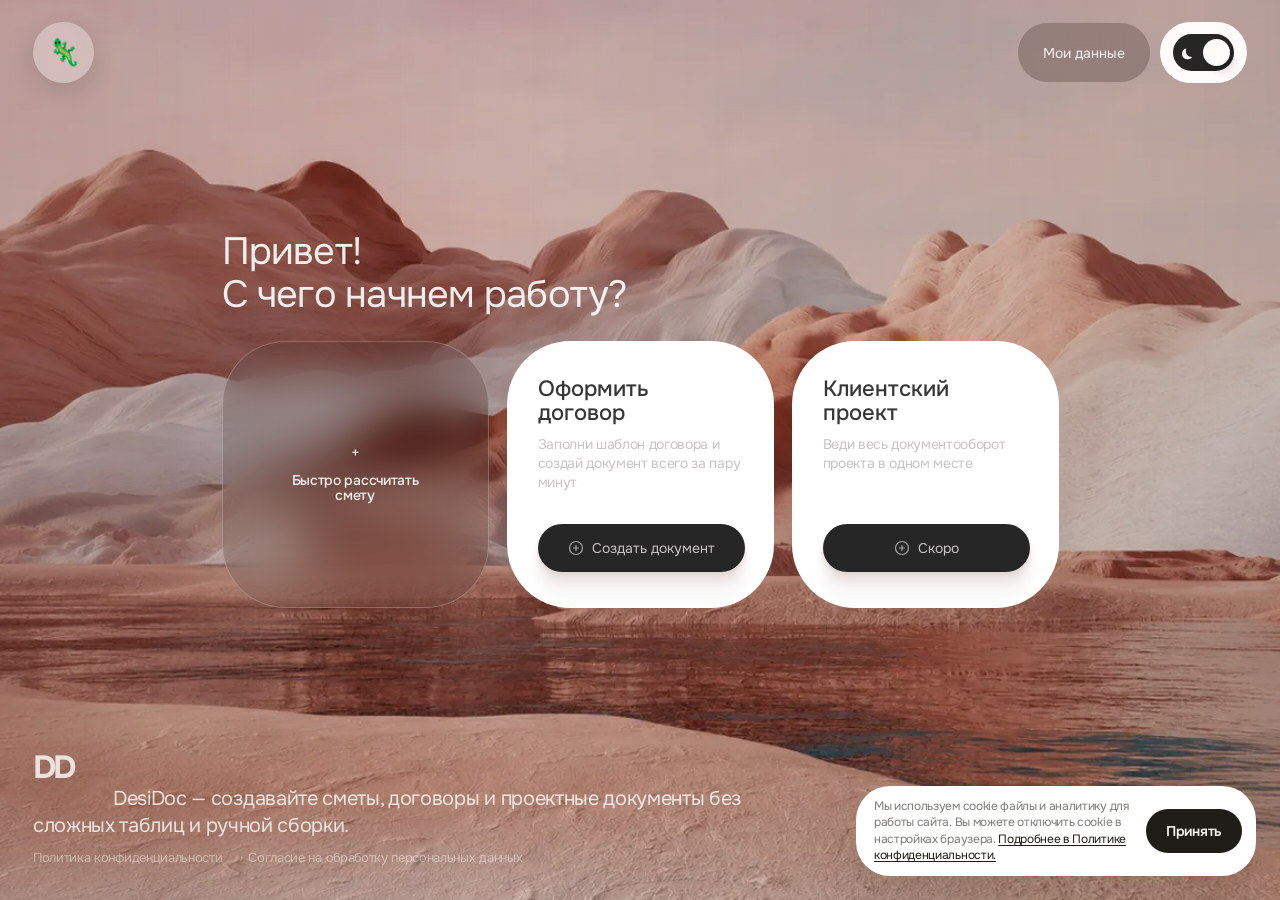
==== experiments/design-refresh/index.html @ ab75803c "Add design-refresh experiment Copy of the site with design consistency fixes to compare against prod" ====
<!doctype html>
<html lang="ru">
<head>
  <meta charset="utf-8">
  <meta name="viewport" content="width=device-width, initial-scale=1, viewport-fit=cover">
  <title>DesiDoc — сервис для подготовки проектных документов</title>
  <meta name="description" content="Создавайте сметы, договоры и проектные документы без лишней рутины.">
  <link rel="icon" href="/favicon.ico" sizes="48x48">
  <link rel="icon" href="../../assets/favicon-32.png" type="image/png" sizes="32x32">
  <link rel="icon" href="../../assets/favicon-192.png" type="image/png" sizes="192x192">
  <link rel="apple-touch-icon" href="../../assets/apple-touch-icon.png">
  <link rel="preload" href="../../assets/deedoc-landscape.webp" as="image" type="image/webp" fetchpriority="high">
  <meta property="og:type" content="website">
  <meta property="og:url" content="https://desidoc.ru/">
  <meta property="og:site_name" content="DesiDoc">
  <meta property="og:title" content="DesiDoc — сервис для подготовки проектных документов">
  <meta property="og:description" content="Создавайте сметы, договоры и проектные документы без лишней рутины.">
  <meta property="og:locale" content="ru_RU">
  <meta name="twitter:card" content="summary">
  <meta name="twitter:title" content="DesiDoc — сервис для подготовки проектных документов">
  <meta name="twitter:description" content="Создавайте сметы, договоры и проектные документы без лишней рутины.">
  <link rel="stylesheet" href="css/designkit.css?v=design-1">
</head>
<body data-view="home">
  <div class="app" data-view="home">
    <aside class="rail" aria-label="Основная навигация">
      <a class="brand" href="#home" data-route="home" aria-label="DesiDoc home">DD</a>
      <nav class="rail__nav">
        <a href="#home" data-route="home" class="rail__link is-active">Главная</a>
        <a href="#calculator" data-route="calculator" class="rail__link">Смета</a>
        <a href="#contract" data-route="contract" class="rail__link is-muted">Документы</a>
      </nav>
      <button class="theme-toggle" type="button" data-action="toggle-theme" aria-label="Переключить тему">
        <span class="theme-toggle__dot"></span>
      </button>
    </aside>

    <main class="workspace">
      <header class="topbar">
        <a class="mobile-brand" href="#home" data-route="home">DesiDoc</a>
        <nav class="topbar__nav" aria-label="Навигация">
          <a href="#home" data-route="home" class="topbar__link is-active">Главная</a>
          <a href="#calculator" data-route="calculator" class="topbar__link">Смета</a>
          <a href="#contract" data-route="contract" class="topbar__link">Документы</a>
        </nav>
        <button class="topbar__theme" type="button" data-action="toggle-theme">Тема</button>
      </header>

      <!-- Global nav header — visible on all screens -->
      <header class="deedoc-home__top deedoc-home__top--global">
        <div class="deedoc-user">
          <button class="deedoc-user__avatar" type="button" data-route="home" aria-label="На главную" title="На главную">🐱</button>
          <nav class="deedoc-section-nav" aria-label="Разделы" hidden>
            <button class="deedoc-section-tab" type="button" data-route="calculator" aria-label="Смета">
              <svg class="tab-icon" width="16" height="16" viewBox="0 0 16 16" fill="none" aria-hidden="true">
                <rect x="2" y="2" width="5" height="4" rx="1" stroke="currentColor" stroke-width="1.3"/>
                <rect x="9" y="2" width="5" height="4" rx="1" stroke="currentColor" stroke-width="1.3"/>
                <rect x="2" y="10" width="5" height="4" rx="1" stroke="currentColor" stroke-width="1.3"/>
                <path d="M9 12h6M12 9v6" stroke="currentColor" stroke-width="1.3" stroke-linecap="round"/>
              </svg>
              <span class="tab-label">Смета</span>
            </button>
            <button class="deedoc-section-tab" type="button" data-route="contract" aria-label="Документы">
              <svg class="tab-icon" width="16" height="16" viewBox="0 0 16 16" fill="none" aria-hidden="true">
                <path d="M3 2.5A1.5 1.5 0 014.5 1h5L13 4.5V13a1.5 1.5 0 01-1.5 1.5h-7A1.5 1.5 0 013 13V2.5z" stroke="currentColor" stroke-width="1.3"/>
                <path d="M9 1v3.5H13" stroke="currentColor" stroke-width="1.3" stroke-linecap="round" stroke-linejoin="round"/>
                <path d="M5.5 8h5M5.5 10.5h3" stroke="currentColor" stroke-width="1.3" stroke-linecap="round"/>
              </svg>
              <span class="tab-label">Документы</span>
            </button>
          </nav>
        </div>
        <div class="deedoc-home__tools">
          <button class="deedoc-pill" type="button" data-action="open-profile"><span class="pill-clip"><span class="pill-reel" data-text="Мои данные">Мои данные</span></span></button>
          <button class="deedoc-toggle" type="button" data-action="toggle-theme" aria-label="Переключить тему">
            <svg class="deedoc-toggle__moon" aria-hidden="true" xmlns="http://www.w3.org/2000/svg" width="12" height="13" viewBox="44 44 12 13" fill="none">
              <path d="M47.6269 46.0322C48.0415 45.8719 48.379 46.3405 48.2231 46.7572C47.9912 47.3765 47.8644 48.0472 47.8644 48.7476C47.8644 51.881 50.4019 54.4211 53.5321 54.4211C53.8965 54.4211 54.1461 54.8226 53.9039 55.0952C52.8659 56.2637 51.3528 57 49.6678 57C46.5375 57 44 54.4599 44 51.3265C44 48.9133 45.5051 46.8523 47.6269 46.0322Z" fill="#F8F4F3"/>
            </svg>
            <span class="deedoc-toggle__knob"></span>
            <svg class="deedoc-toggle__sun" aria-hidden="true" xmlns="http://www.w3.org/2000/svg" width="17" height="17" viewBox="70.5 123 17 17" fill="none">
              <path d="M86.9963 130.681V130.678C86.9775 130.539 86.8853 130.423 86.7572 130.372C85.1307 129.716 84.6054 128.555 85.1777 126.884C85.2229 126.753 85.1947 126.607 85.1043 126.5L85.1024 126.496C85.0121 126.392 84.8728 126.342 84.7372 126.369C83.0184 126.705 81.9529 126.015 81.5406 124.297C81.5236 124.229 81.4916 124.168 81.4445 124.121C81.3994 124.071 81.341 124.035 81.2732 124.016C81.1415 123.976 80.9984 124.012 80.8986 124.109C79.6316 125.329 78.3665 125.329 77.1014 124.109C77.0016 124.012 76.8585 123.978 76.7268 124.016L76.7211 124.018C76.5893 124.058 76.4877 124.164 76.4557 124.301C76.0453 126.019 74.9797 126.711 73.2609 126.375C73.1253 126.348 72.986 126.396 72.8957 126.502L72.8938 126.506C72.8034 126.61 72.7752 126.757 72.8204 126.89C73.3946 128.558 72.8693 129.722 71.2428 130.377C71.1147 130.429 71.0225 130.546 71.0037 130.683V130.687C70.9848 130.826 71.0394 130.963 71.1486 131.048C72.5267 132.139 72.7055 133.405 71.6889 134.844C71.608 134.958 71.5948 135.106 71.6513 135.231L71.6532 135.235C71.7096 135.363 71.8301 135.448 71.9676 135.461C73.7108 135.627 74.5392 136.594 74.4545 138.358C74.4469 138.497 74.5147 138.63 74.6314 138.706L74.6352 138.708C74.7519 138.784 74.8988 138.789 75.0211 138.725C76.5762 137.913 77.7904 138.272 78.6658 139.804C78.7355 139.926 78.8616 140 79.0009 140H79.0047C79.1421 140 79.2701 139.926 79.3398 139.804C80.2133 138.272 81.4276 137.913 82.9845 138.723C83.1069 138.787 83.2537 138.78 83.3704 138.704L83.3742 138.702C83.4909 138.626 83.5568 138.495 83.5512 138.354C83.4665 136.588 84.2948 135.623 86.0381 135.456C86.1755 135.442 86.296 135.357 86.3525 135.23L86.3544 135.226C86.4108 135.098 86.3977 134.95 86.3167 134.838C85.3001 133.399 85.479 132.135 86.8551 131.042C86.9606 130.957 87.0152 130.82 86.9963 130.681ZM78.9991 136.839C76.2655 136.839 74.0516 134.602 74.0516 131.845C74.0516 129.085 76.2674 126.85 78.9991 126.85C81.7307 126.85 83.9465 129.087 83.9465 131.845C83.9484 134.602 81.7326 136.839 78.9991 136.839Z" fill="#FFFBFA"/>
            </svg>
          </button>
        </div>
      </header>

      <section class="view view--home" data-screen="home" aria-labelledby="home-title">
        <div class="deedoc-home">
          <div class="deedoc-home__bg" aria-hidden="true">
            <div class="deedoc-home__bg-layer" data-layer="sky"></div>
            <div class="deedoc-home__bg-layer" data-layer="mountains"></div>
            <div class="deedoc-home__bg-layer" data-layer="water"></div>
          </div>
          <!-- Spacer keeps grid-template-rows: auto 1fr auto intact after header moved globally -->
          <div class="deedoc-home__nav-spacer" aria-hidden="true"></div>
          <section class="deedoc-hero" aria-labelledby="home-title">
            <div class="deedoc-hero__inner">
            <h1 id="home-title" data-home-greeting>Привет!<br>С чего начнем работу?</h1>
            <div class="deedoc-actions" aria-label="Рабочие сценарии">
              <article class="deedoc-card deedoc-card--quick" data-route="calculator" tabindex="0" role="button" aria-label="Быстро рассчитать смету">
                <div class="deedoc-card__plus">+</div>
                <p>Быстро рассчитать<br>смету</p>
              </article>

              <article class="deedoc-card deedoc-card--paper" data-route="contract" tabindex="0" role="button" aria-label="Оформить договор">
                <div>
                  <h2>Оформить<br>договор</h2>
                  <p>Заполни шаблон договора и создай документ всего за пару минут</p>
                </div>
                <button class="deedoc-card__button" type="button" data-route="contract" data-icon="document">Создать документ</button>
              </article>

              <article class="deedoc-card deedoc-card--paper" data-action="show-soon" data-label="Клиентский проект" tabindex="0" role="button" aria-label="Добавить клиентский проект">
                <div>
                  <h2>Клиентский<br>проект</h2>
                  <p>Веди весь документооборот проекта в одном месте</p>
                </div>
                <button class="deedoc-card__button" type="button" data-action="show-soon" data-label="Клиентский проект" data-icon="project">Скоро</button>
              </article>
            </div>
            </div>
          </section>

          <footer class="deedoc-home__footer">
            <strong>DD</strong>
            <p>DesiDoc — создавайте сметы, договоры и проектные документы без сложных таблиц и ручной сборки.</p>
            <p class="deedoc-home__footer-legal">
              <a class="link-btn" href="policy.html">Политика конфиденциальности</a>
              <span>·</span>
              <a class="link-btn" href="personal-data-consent.html">Согласие на обработку персональных данных</a>
            </p>
          </footer>
        </div>
      </section>

      <section class="view view--calculator" data-screen="calculator" aria-labelledby="calculator-title">
        <div class="calculator-shell">
          <h1 class="visually-hidden" id="calculator-title">Смета</h1>
          <section class="mobile-calc-controls" aria-label="Параметры сметы">
            <div class="mobile-calc-controls__rail">
              <button class="mobile-calc-chip" type="button" data-action="open-mobile-calc-sheet" data-mobile-sheet="project">
                <div class="mobile-calc-chip__text">
                  <span>Проект</span>
                  <strong data-mobile-chip-value="project">Дизайн сайта</strong>
                </div>
                <svg class="mobile-calc-chip__chevron" width="10" height="6" viewBox="0 0 10 6" fill="none" aria-hidden="true"><path d="M1 1l4 4 4-4" stroke="currentColor" stroke-width="1.5" stroke-linecap="round" stroke-linejoin="round"/></svg>
              </button>
              <button class="mobile-calc-chip" type="button" data-action="open-mobile-calc-sheet" data-mobile-sheet="rate">
                <div class="mobile-calc-chip__text">
                  <span>Ставка</span>
                  <strong data-mobile-chip-value="rate">1 500 ₽/ч</strong>
                </div>
                <svg class="mobile-calc-chip__chevron" width="10" height="6" viewBox="0 0 10 6" fill="none" aria-hidden="true"><path d="M1 1l4 4 4-4" stroke="currentColor" stroke-width="1.5" stroke-linecap="round" stroke-linejoin="round"/></svg>
              </button>
              <button class="mobile-calc-chip" type="button" data-action="open-mobile-calc-sheet" data-mobile-sheet="tax">
                <div class="mobile-calc-chip__text">
                  <span>Налог</span>
                  <strong data-mobile-chip-value="tax">СЗ · 4%</strong>
                </div>
                <svg class="mobile-calc-chip__chevron" width="10" height="6" viewBox="0 0 10 6" fill="none" aria-hidden="true"><path d="M1 1l4 4 4-4" stroke="currentColor" stroke-width="1.5" stroke-linecap="round" stroke-linejoin="round"/></svg>
              </button>
            </div>
            <button class="mobile-calc-controls__cta" type="button" data-action="generate-estimate">Рассчитать стоимость</button>
          </section>

          <section class="mobile-calc-sheet" data-mobile-calc-sheet hidden aria-hidden="true">
            <button class="mobile-calc-sheet__backdrop" type="button" data-action="close-mobile-calc-sheet" aria-label="Закрыть"></button>
            <div class="mobile-calc-sheet__panel" role="dialog" aria-modal="true" aria-labelledby="mobile-calc-sheet-title">
              <button class="mobile-calc-sheet__handle" type="button" data-action="toggle-mobile-calc-sheet" data-mobile-sheet="project" aria-label="Свернуть панель параметров"></button>
              <div class="mobile-calc-sheet__header">
                <div>
                  <p class="mobile-calc-sheet__eyebrow">Параметр сметы</p>
                  <h2 class="mobile-calc-sheet__title" id="mobile-calc-sheet-title" data-mobile-sheet-title>Тип проекта</h2>
                </div>
                <button class="mobile-calc-sheet__close" type="button" data-action="close-mobile-calc-sheet" aria-label="Закрыть">×</button>
              </div>

              <div class="mobile-calc-sheet__body">
	                <section class="mobile-calc-sheet__section" data-mobile-sheet-panel="project">
	                  <div class="project-options mobile-calc-sheet__project-grid" role="radiogroup" aria-label="Тип проекта" data-project-options></div>
	                  <div class="brief-ai-card brief-ai-card--mobile" data-brief-ai-entry hidden>
	                    <button class="brief-ai-button" type="button" data-action="open-brief-ai">
	                      <span aria-hidden="true">✨</span>
	                      Собрать из брифа
	                    </button>
	                    <p>AI соберёт черновик сметы по брифу. Проверьте часы, стоимость и допрасходы перед отправкой клиенту!</p>
	                  </div>
	                </section>

                <section class="mobile-calc-sheet__section" data-mobile-sheet-panel="rate" hidden>
                  <div class="segmented" role="tablist" aria-label="Режим ставки">
                    <button class="segmented__item is-active" type="button" data-rate-mode="custom">Моя ставка</button>
                    <button class="segmented__item" type="button" data-rate-mode="income">От дохода</button>
                    <button class="segmented__item" type="button" data-rate-mode="market">По рынку</button>
                  </div>

                  <div class="rate-panel rate-panel--market is-hidden" data-rate-panel="market">
                    <div class="market-grade-grid" aria-label="Рыночная ставка">
	                      <button class="market-grade is-active" type="button" data-market-grade="junior">
	                        <span>Джун</span>
	                        <strong data-market-rate-label="junior">600 ₽</strong>
	                      </button>
	                      <button class="market-grade" type="button" data-market-grade="middle">
	                        <span>Мидл</span>
	                        <strong data-market-rate-label="middle">1 800 ₽</strong>
	                      </button>
	                      <button class="market-grade" type="button" data-market-grade="senior">
	                        <span>Синьор</span>
	                        <strong data-market-rate-label="senior">3 000 ₽</strong>
	                      </button>
                    </div>
                    <p class="market-rate-note">Ориентир по опросу <a href="https://t.me/creative_bones" target="_blank" rel="noopener noreferrer">@creative_bones</a> и открытым данным рынка. Это примерная ставка, а не официальный тариф: считайте с учётом опыта, проекта, клиента и финансовых целей.</p>
                  </div>

	                  <div class="rate-panel rate-panel--custom" data-rate-panel="custom">
	                    <div class="rate-control-row">
	                      <div class="rate-summary">
	                        <input class="rate-input" type="number" min="0" step="100" data-input="designerRate" value="1500" aria-label="Ставка дизайнера">
	                        <span data-currency-rate-label>₽/час</span>
	                      </div>
	                      <div class="currency-picker" data-currency-picker aria-label="Валюта сметы">
	                        <div class="currency-picker__chips">
	                          <button class="currency-chip is-active" type="button" data-currency="RUB" aria-pressed="true" aria-label="Рубли">₽</button>
	                          <button class="currency-chip" type="button" data-currency="USD" aria-pressed="false" aria-label="Доллары">$</button>
	                          <button class="currency-chip" type="button" data-currency="EUR" aria-pressed="false" aria-label="Евро">€</button>
	                          <button class="currency-chip" type="button" data-currency="KZT" aria-pressed="false" aria-label="Тенге">₸</button>
	                        </div>
	                      </div>
	                    </div>
	                  </div>

                  <div class="rate-panel rate-panel--income is-hidden" data-rate-panel="income" hidden>
                    <label class="field">
                      <span>Желаемый доход в месяц</span>
                      <input type="number" min="0" step="1000" data-input="monthlyIncome" value="240000">
                    </label>
                    <div class="field-row">
                      <label class="field">
                        <span>Рабочих дней в неделю</span>
                        <input type="number" min="1" max="7" data-input="workDays" value="5">
                      </label>
                      <label class="field">
                        <span>Часов в день</span>
                        <input type="number" min="1" max="12" data-input="billableHours" value="6">
                      </label>
                    </div>
	                    <div class="rate-control-row">
	                      <div class="rate-summary">
	                        <strong data-income-rate>0 ₽/час</strong>
	                      </div>
	                      <div class="currency-picker" data-currency-picker aria-label="Валюта сметы">
	                        <div class="currency-picker__chips">
	                          <button class="currency-chip is-active" type="button" data-currency="RUB" aria-pressed="true" aria-label="Рубли">₽</button>
	                          <button class="currency-chip" type="button" data-currency="USD" aria-pressed="false" aria-label="Доллары">$</button>
	                          <button class="currency-chip" type="button" data-currency="EUR" aria-pressed="false" aria-label="Евро">€</button>
	                          <button class="currency-chip" type="button" data-currency="KZT" aria-pressed="false" aria-label="Тенге">₸</button>
	                        </div>
	                      </div>
	                    </div>
	                  </div>
	                </section>

                <section class="mobile-calc-sheet__section" data-mobile-sheet-panel="tax" hidden>
                  <div class="tax-settings">
                    <div class="segmented segmented--tax" role="tablist" aria-label="Налоговый режим">
                      <button class="segmented__item is-active" type="button" data-tax-mode="selfEmployed">Самозанятый</button>
                      <button class="segmented__item" type="button" data-tax-mode="ipUsn">ИП 6%</button>
                      <button class="segmented__item" type="button" data-tax-mode="custom">Свой %</button>
                    </div>

                    <div class="segmented segmented--client" role="tablist" aria-label="Тип клиента">
                      <button class="segmented__item is-active" type="button" data-client-type="individual">Физлицо</button>
                      <button class="segmented__item" type="button" data-client-type="business">Юрлицо / ИП</button>
                    </div>

                    <div class="rate-summary tax-custom is-hidden" data-tax-custom>
                      <input class="rate-input" type="number" min="0" max="100" step="0.5" data-input="customTaxRate" value="6" aria-label="Свой процент налога">
                      <span>%</span>
                    </div>

                    <div class="tax-rate-line">Налог: <strong data-tax-rate-label>4%</strong></div>
                  </div>
                </section>
              </div>

              <button class="mobile-calc-sheet__apply" type="button" data-action="apply-mobile-calc-sheet">Применить</button>
            </div>
          </section>

          <!-- Hero -->


          <!-- Two-column builder -->
          <div class="builder-grid">

            <!-- LEFT: Setup card with CTA pinned to its bottom -->
            <section class="setup-card" aria-labelledby="setup-title">

              <!-- Step 01 -->
              <div class="cv-step-block">
                <div class="cv-step-label">
                  <span class="cv-step-num">1</span>
                  <span class="cv-step-title">Тип проекта</span>
	                </div>
	                <div class="project-options" role="radiogroup" aria-label="Тип проекта" data-project-options></div>
	                <div class="brief-ai-card" data-brief-ai-entry hidden>
	                  <button class="brief-ai-button" type="button" data-action="open-brief-ai">
	                    <span aria-hidden="true">✨</span>
	                    Собрать из брифа
	                  </button>
	                  <p>AI соберёт черновик сметы по брифу. Проверьте часы, стоимость и допрасходы перед отправкой клиенту!</p>
	                </div>
	              </div>

              <div class="cv-divider" aria-hidden="true"></div>

              <!-- Step 02 -->
              <div class="cv-step-block cv-step-block--rate">
                <div class="cv-step-label">
                  <span class="cv-step-num">2</span>
                  <span class="cv-step-title">Ставка</span>
                </div>

                <div class="segmented" role="tablist" aria-label="Режим ставки">
                  <button class="segmented__item is-active" type="button" data-rate-mode="custom">Моя ставка</button>
                  <button class="segmented__item" type="button" data-rate-mode="income">От дохода</button>
                  <button class="segmented__item" type="button" data-rate-mode="market">По рынку</button>
                </div>

                <div class="rate-panel rate-panel--market is-hidden" data-rate-panel="market">
                  <div class="market-grade-grid" aria-label="Рыночная ставка">
	                    <button class="market-grade is-active" type="button" data-market-grade="junior">
	                      <span>Джун</span>
	                      <strong data-market-rate-label="junior">600 ₽</strong>
	                    </button>
	                    <button class="market-grade" type="button" data-market-grade="middle">
	                      <span>Мидл</span>
	                      <strong data-market-rate-label="middle">1 800 ₽</strong>
	                    </button>
	                    <button class="market-grade" type="button" data-market-grade="senior">
	                      <span>Синьор</span>
	                      <strong data-market-rate-label="senior">3 000 ₽</strong>
	                    </button>
                  </div>
                  <p class="market-rate-note">Ориентир по опросу <a href="https://t.me/creative_bones" target="_blank" rel="noopener noreferrer">@creative_bones</a> и открытым данным рынка. Это примерная ставка, а не официальный тариф: считайте с учётом опыта, проекта, клиента и финансовых целей.</p>
                </div>

	                <div class="rate-panel rate-panel--custom" data-rate-panel="custom">
	                  <div class="rate-control-row">
	                    <div class="rate-summary">
	                      <input class="rate-input" type="number" min="0" step="100" data-input="designerRate" value="1500" aria-label="Ставка дизайнера">
	                      <span data-currency-rate-label>₽/час</span>
	                    </div>
	                    <div class="currency-picker" data-currency-picker aria-label="Валюта сметы">
	                      <div class="currency-picker__chips">
	                        <button class="currency-chip is-active" type="button" data-currency="RUB" aria-pressed="true" aria-label="Рубли">₽</button>
	                        <button class="currency-chip" type="button" data-currency="USD" aria-pressed="false" aria-label="Доллары">$</button>
	                        <button class="currency-chip" type="button" data-currency="EUR" aria-pressed="false" aria-label="Евро">€</button>
	                        <button class="currency-chip" type="button" data-currency="KZT" aria-pressed="false" aria-label="Тенге">₸</button>
	                      </div>
	                    </div>
	                  </div>
	                </div>

                <div class="rate-panel rate-panel--income is-hidden" data-rate-panel="income" hidden>
                  <label class="field">
                    <span>Желаемый доход в месяц</span>
                    <input type="number" min="0" step="1000" data-input="monthlyIncome" value="240000">
                  </label>
                  <div class="field-row">
                    <label class="field">
                      <span>Рабочих дней в неделю</span>
                      <input type="number" min="1" max="7" data-input="workDays" value="5">
                    </label>
                    <label class="field">
                      <span>Часов в день</span>
                      <input type="number" min="1" max="12" data-input="billableHours" value="6">
                    </label>
                  </div>
	                  <div class="rate-control-row">
	                    <div class="rate-summary">
	                      <strong data-income-rate>0 ₽/час</strong>
	                    </div>
	                    <div class="currency-picker" data-currency-picker aria-label="Валюта сметы">
	                      <div class="currency-picker__chips">
	                        <button class="currency-chip is-active" type="button" data-currency="RUB" aria-pressed="true" aria-label="Рубли">₽</button>
	                        <button class="currency-chip" type="button" data-currency="USD" aria-pressed="false" aria-label="Доллары">$</button>
	                        <button class="currency-chip" type="button" data-currency="EUR" aria-pressed="false" aria-label="Евро">€</button>
	                        <button class="currency-chip" type="button" data-currency="KZT" aria-pressed="false" aria-label="Тенге">₸</button>
	                      </div>
	                    </div>
	                  </div>
	                </div>
              </div>

              <div class="cv-divider" aria-hidden="true"></div>

              <!-- Step 03 -->
              <div class="cv-step-block cv-step-block--tax">
                <div class="cv-step-label">
                  <span class="cv-step-num">3</span>
                  <span class="cv-step-title">Налог</span>
                </div>

                <div class="tax-settings">
                  <div class="segmented segmented--tax" role="tablist" aria-label="Налоговый режим">
                    <button class="segmented__item is-active" type="button" data-tax-mode="selfEmployed">Самозанятый</button>
                    <button class="segmented__item" type="button" data-tax-mode="ipUsn">ИП 6%</button>
                    <button class="segmented__item" type="button" data-tax-mode="custom">Свой %</button>
                  </div>

                  <div class="segmented segmented--client" role="tablist" aria-label="Тип клиента">
                    <button class="segmented__item is-active" type="button" data-client-type="individual">Физлицо</button>
                    <button class="segmented__item" type="button" data-client-type="business">Юрлицо / ИП</button>
                  </div>

                  <div class="rate-summary tax-custom is-hidden" data-tax-custom>
                    <input class="rate-input" type="number" min="0" max="100" step="0.5" data-input="customTaxRate" value="6" aria-label="Свой процент налога">
                    <span>%</span>
                  </div>

                  <div class="tax-rate-line">Налог: <strong data-tax-rate-label>4%</strong></div>
                </div>
              </div>

              <!-- Primary CTA inside the card, pinned to the bottom -->
              <button class="cv-cta-btn" type="button" data-action="generate-estimate">Рассчитать стоимость</button>

            </section>

            <!-- RIGHT: Estimate card -->
            <section class="estimate-card" aria-live="polite">

              <!-- Empty state -->
              <div class="estimate-empty cv-estimate-empty" data-estimate-empty>
                <div class="cv-empty-icon" aria-hidden="true">₽</div>
                <div class="cv-empty-text">
                  <h2 id="setup-title">Стоимость появится здесь.</h2>
                  <p data-empty-hint>Выбери проект, ставку и налог</p>
                </div>
              </div>

              <!-- Result state -->
              <div class="estimate-result is-hidden" data-estimate-result>

                <!-- Summary header -->
                <div class="cv-result-header">
                  <div class="cv-result-meta">
                    <label class="estimate-inline-field" aria-label="Название сметы">
                      <span class="estimate-inline-caption">Введите название сметы</span>
                      <textarea class="estimate-inline-input estimate-inline-input--title" data-estimate-meta="estimateName" rows="1" placeholder="Название сметы" aria-label="Название сметы"></textarea>
                    </label>
                  </div>
                  <div class="cv-total-block">
                    <span class="cv-total-label">Итого · <span data-estimate-tax-label>налог 4%</span></span>
                    <strong class="cv-total-amount" data-estimate-total>0 ₽</strong>
                  </div>
                </div>

                <!-- Stage list -->
                <div class="stage-list" data-stage-list></div>

                <!-- AI disclaimer — под этапами, только для AI-смет -->
                <p class="ai-stages-note" data-ai-stages-note hidden>Оценка примерная — измените часы под свою скорость работы, сложность проекта и договорённости с клиентом.</p>
                <p class="ai-stages-note" data-custom-stages-note hidden>Это стандартная заготовка. Отредактируйте этапы и часы под свой проект, лишнее можно удалить.</p>

                <!-- Add stage -->
                <button class="button button--ghost button--wide cv-add-stage-btn" type="button" data-action="add-stage">+ Добавить этап</button>

                <!-- Expenses -->
                <details class="expense-box" data-expense-box>
                  <summary>
                    <span class="expense-box__title" data-expense-box-title>+ Добавить дополнительные расходы</span>
                    <span class="expense-box__hint">Добавьте стоимость токенов нейросетей, если используете AI-инструменты в работе, лицензий на шрифты, фотостоков или печати.</span>
                  </summary>
                  <div class="expense-form">
                    <label class="field">
                      <span>Название расхода</span>
                      <input type="text" data-input="expenseTitle" placeholder="Например, шрифт или иллюстрация">
                    </label>
                    <label class="field">
                      <span>Сумма</span>
                      <input type="number" min="0" step="500" data-input="expenseAmount" placeholder="0">
                    </label>
                    <button class="button button--ghost" type="button" data-action="add-expense">Добавить</button>
                  </div>
                  <div class="expense-list" data-expense-list></div>
                </details>

	                <!-- Breakdown -->
	                <div class="estimate-breakdown" data-estimate-breakdown></div>
	                <div class="ai-estimate-insights" data-ai-estimate-insights hidden></div>

                <!-- Actions row — bottom -->
                <div class="estimate-actions cv-result-actions">
                  <button class="button button--soft" type="button" data-action="reset-estimate">Сбросить</button>
                  <button class="button button--ghost" type="button" data-action="open-export-settings">Параметры PDF</button>
                  <button class="button button--dark" type="button" data-action="open-export">
                    <svg width="14" height="14" viewBox="0 0 14 14" fill="none" aria-hidden="true"><path d="M7 1v8M4 6l3 3 3-3M2 10v1a1 1 0 001 1h8a1 1 0 001-1v-1" stroke="currentColor" stroke-width="1.4" stroke-linecap="round" stroke-linejoin="round"/></svg>
                    Скачать PDF
                  </button>
                </div>

              </div>
            </section>

          </div>
        </div>
      </section>

      <section class="view view--contract" data-screen="contract" aria-labelledby="contract-title">
        <div class="contract-workspace">
          <h1 class="visually-hidden" id="contract-title">Документы</h1>
          <header class="contract-header contract-hero"></header>

          <section class="mobile-contract-flow" data-mobile-contract-flow hidden>
            <div class="mobile-contract-card">
              <div class="mobile-contract-template-strip" data-contract-template-strip aria-label="Тип документа"></div>

              <div class="mobile-contract-card__head">
                <h2 class="mobile-contract-card__title" data-mobile-contract-title>Рамочный договор</h2>
                <div class="mobile-contract-progressline">
                  <div class="mobile-contract-progressline__track">
                    <span class="mobile-contract-progressline__fill" data-mobile-contract-progress-fill></span>
                  </div>
                  <strong class="mobile-contract-progressline__value" data-mobile-contract-progress-label>0 из 4</strong>
                </div>
              </div>

              <div class="mobile-contract-steps" data-mobile-contract-steps></div>

              <button class="mobile-contract-cta" type="button" data-action="show-mobile-contract-doc">Показать договор</button>
            </div>
          </section>

          <section class="mobile-contract-sheet" data-mobile-contract-sheet hidden aria-hidden="true">
            <button class="mobile-contract-sheet__backdrop" type="button" data-action="close-mobile-contract-sheet" aria-label="Закрыть"></button>
            <div class="mobile-contract-sheet__panel" role="dialog" aria-modal="true" aria-labelledby="mobile-contract-sheet-title">
              <button class="mobile-contract-sheet__handle" type="button" data-action="toggle-mobile-contract-sheet" aria-label="Свернуть панель параметров"></button>
              <div class="mobile-contract-sheet__header">
                <div>
                  <p class="mobile-contract-sheet__eyebrow">Шаг договора</p>
                  <h2 class="mobile-contract-sheet__title" id="mobile-contract-sheet-title" data-mobile-contract-sheet-title>Исполнитель</h2>
                </div>
                <button class="mobile-contract-sheet__close" type="button" data-action="close-mobile-contract-sheet" aria-label="Закрыть">×</button>
              </div>

              <div class="mobile-contract-sheet__body" data-mobile-contract-sheet-body></div>

              <button class="mobile-contract-sheet__apply" type="button" data-action="apply-mobile-contract-sheet">Применить</button>
            </div>
          </section>

          <div class="contract-layout">
            <aside class="contract-outline" aria-label="Структура договора">
              <div data-addendum-sidebar></div>

              <!-- Шаг 1: Запрос данных у клиента -->
              <details class="outline-group contract-helper-panel outline-group--collapsible" data-step="1">
                <summary class="outline-title outline-title--toggle"><span class="step-badge">1</span>Запроси данные у клиента</summary>
                <div class="outline-group-body">
                  <p class="contract-data-hint">Скопируйте и отправьте клиенту — он ответит одним сообщением, вы вставите ниже.</p>
                  <pre class="client-request-preview" data-client-request-text>Привет! Для подготовки договора пришлите, пожалуйста, одним сообщением:

ФИО / название компании:
ИНН:
Ответственное лицо:
Телефон / Telegram:
Юридический или почтовый адрес:

Для выставления счёта также нужны:
Расчётный счёт:
БИК банка:
Название банка:

Если вы самозанятый или физлицо — реквизиты счёта всё равно нужны для оплаты.</pre>
                  <button class="button button--ghost button--wide" type="button" data-action="copy-client-request">Скопировать запрос</button>
                  <textarea class="client-reply-textarea" data-client-reply-input rows="4" placeholder="Вставьте ответ клиента — разложу данные по полям автоматически."></textarea>
                  <label class="contract-control contract-control--checkbox client-reply-consent">
                    <input type="checkbox" data-client-pd-ack>
                    <span>Подтверждаю, что вправе использовать и вносить данные клиента в документ.</span>
                  </label>
                  <button class="button button--primary button--wide" type="button" data-action="parse-client-reply">Заполнить из ответа</button>
                  <p class="client-reply-status" data-client-reply-status>Принимаю свободный текст: ФИО, ИНН, телефон, email, Telegram, адрес.</p>
                </div>
              </details>

              <!-- Шаг 2: Данные -->
              <details class="outline-group contract-data-panel outline-group--collapsible" data-step="2" data-contract-fields-panel>
                <summary class="outline-title outline-title--toggle"><span class="step-badge">2</span>Заполни данные</summary>
                <div class="outline-group-body">
                  <p class="contract-data-hint">Ваши данные загружены из профиля. Проверьте и дополните данные клиента.</p>
                  <div class="contract-progress" data-contract-progress></div>
                  <div class="contract-required-summary" data-contract-required-summary></div>
                  <div class="contract-form" data-contract-fields></div>
                </div>
              </details>

              <!-- Шаг 3: Подпись -->
              <details class="outline-group contract-signature-panel outline-group--collapsible" data-step="3" data-signature-panel>
                <summary class="outline-title outline-title--toggle"><span class="step-badge">3</span>Добавь подпись</summary>
                <div class="outline-group-body">
                  <p class="contract-data-hint">Сфотографируйте подпись на белом листе — уберём фон и сделаем синей автоматически.</p>
                  <div class="signature-preview" data-signature-preview></div>
                  <input class="visually-hidden" type="file" accept="image/*" data-signature-file>
                  <div class="signature-actions">
                    <button class="button button--ghost button--wide" type="button" data-action="upload-signature">Загрузить подпись</button>
                    <button class="button button--ghost button--wide" type="button" data-action="delete-signature">Удалить</button>
                  </div>
                  <label class="contract-control contract-control--checkbox" style="margin-top:10px">
                    <input type="checkbox" data-signature-pdf-toggle>
                    <span>Включить подпись в PDF</span>
                  </label>
                  <p class="signature-legal-note">Подпись используется только как изображение в документах и не является электронной подписью.</p>
                </div>
              </details>

              <!-- Шаг 4: Плановый перерыв -->
              <details class="outline-group outline-group--utility outline-group--collapsible" data-step="4">
                <summary class="outline-title outline-title--toggle"><span class="step-badge">4</span>Запланируй отпуск</summary>
                <div class="outline-group-body">
                  <div class="optional-list" data-contract-options></div>
                </div>
              </details>

            </aside>

            <div class="contract-canvas-area">
              <button class="mobile-contract-back" type="button" data-action="hide-mobile-contract-doc" hidden>← Изменить данные</button>
              <!-- Doc type toggle — aligned to canvas left edge -->
              <div class="contract-top-bar">
                <div class="contract-template-strip" data-contract-template-strip aria-label="Тип договора"></div>
              </div>
              <article class="document-canvas" data-contract-canvas aria-label="Договор"></article>
              <div class="mobile-contract-actions" hidden>
                <nav class="document-section-nav document-section-nav--mobile-actions" data-contract-outline aria-label="Навигация по разделам договора"></nav>
                <button class="button button--dark" type="button" data-action="print-contract">Скачать PDF</button>
                <div class="mobile-contract-actions__secondary">
                  <button class="button button--ghost" type="button" data-action="hide-mobile-contract-doc">← Изменить данные</button>
                  <button class="button button--ghost" type="button" data-action="reset-contract-data">Сбросить</button>
                </div>
              </div>
            </div>
            <aside class="contract-side-rail" aria-label="Быстрая навигация по договору">
              <nav class="document-section-nav document-section-nav--floating" data-contract-outline aria-label="Навигация по разделам договора"></nav>
            </aside>
          </div>

          <footer class="document-toolbar">
            <span class="autosave-status" data-autosave-status>Сохранено</span>
            <div class="document-toolbar__actions">
              <label class="expl-toggle">
                <input type="checkbox" data-contract-explanation-toggle>
                <span class="expl-toggle__track"><span class="expl-toggle__thumb"></span></span>
                <span class="expl-toggle__label">Пояснения</span>
              </label>
              <button class="button button--ghost" type="button" data-action="create-addendum">Допсоглашение</button>
              <button class="button button--dark" type="button" data-action="print-contract">Скачать PDF</button>
            </div>
          </footer>
        </div>
      </section>
    </main>

    <aside class="sticky-summary is-hidden" data-sticky-summary aria-label="Итог сметы">
      <div class="sticky-summary__main">
        <div class="sticky-summary__total">
          <span>Итого по смете</span>
          <strong data-sticky-total>0 ₽</strong>
        </div>
        <label class="expl-toggle sticky-summary__toggle">
          <input type="checkbox" data-export-hours-toggle aria-label="Скрыть часы от клиента">
          <span class="expl-toggle__track"><span class="expl-toggle__thumb"></span></span>
          <span class="expl-toggle__label">Скрыть часы</span>
        </label>
      </div>
      <div class="sticky-summary__actions">
        <button class="button button--soft" type="button" data-action="open-export-settings">Параметры PDF</button>
        <button class="button button--dark" type="button" data-action="open-export">Скачать PDF</button>
      </div>
    </aside>

  </div>

  <dialog class="modal" data-export-modal>
    <form method="dialog" class="modal__panel">
      <button class="modal__close" value="cancel" aria-label="Закрыть">×</button>
      <p class="eyebrow">Экспорт</p>
      <h2>Данные для PDF</h2>
      <p class="modal__lead">Финальная сумма сметы. Смета актуальна 14 дней.</p>
      <p class="modal__hint">Данные для сметы сохраняются только в вашем браузере и не отправляются на сервер DesiDoc.</p>

      <label class="field">
        <span>Имя дизайнера</span>
        <input type="text" data-input="designerName" placeholder="Например, Анна Иванова">
      </label>
      <label class="field">
        <span>Название сметы</span>
        <input type="text" data-input="estimateName" placeholder="Быстрая смета на дизайн">
      </label>

      <div class="export-options">
        <p class="export-options__title">Опции документа</p>
        <button class="export-toggle" type="button" data-action="toggle-export-urgent" aria-pressed="false">
          <span>Срочность</span>
          <strong>+30%</strong>
        </button>
        <label class="export-toggle expl-toggle">
          <span>Убрать логотип DesiDoc</span>
          <input type="checkbox" data-export-branding-toggle>
          <span class="expl-toggle__track"><span class="expl-toggle__thumb"></span></span>
        </label>
      </div>

      <div class="legal-note">
        <strong>Рекомендация:</strong> покажите документы и условия своему юристу. Ответственность за использование сметы и приложенных условий остается на пользователе.
      </div>

      <div class="modal__actions">
        <button class="button button--ghost" value="cancel">Отмена</button>
        <button class="button button--dark" type="button" data-action="print-estimate">Скачать PDF</button>
      </div>
    </form>
  </dialog>

  <dialog class="modal" data-addendum-brief-modal>
    <form method="dialog" class="modal__panel modal__panel--small">
      <button class="modal__close" value="cancel" aria-label="Закрыть">×</button>
      <p class="eyebrow">Техническое задание</p>
      <h2>Собрать из брифа</h2>
      <p class="modal__lead">Вставьте бриф, сообщение клиента или заметки после созвона. DesiDoc заполнит предмет задания и требования к результату.</p>
      <label class="field brief-ai-field">
        <span>Бриф проекта</span>
        <textarea data-addendum-brief-input rows="8" placeholder="Например: нужно сделать логотип, палитру, шрифты и 5 носителей за 3 недели."></textarea>
      </label>
      <p class="client-reply-status" data-addendum-brief-status>Текст можно будет отредактировать вручную в ТЗ.</p>
      <div class="modal__actions">
        <button class="button button--ghost" value="cancel">Отмена</button>
        <button class="brief-ai-button" type="button" data-action="analyze-addendum-brief">✨ Собрать ТЗ</button>
      </div>
    </form>
  </dialog>

  <dialog class="modal" data-profile-modal>
    <form method="dialog" class="modal__panel">
      <button class="modal__close" value="cancel" aria-label="Закрыть">×</button>
      <h2>Мои данные</h2>
      <p class="modal__lead">Заполните один раз — данные автоматически подставятся в сметы и договоры.</p>

      <p class="modal__section-label">Для смет</p>
      <label class="field">
        <span>Имя дизайнера</span>
        <input type="text" data-profile="designerName" placeholder="Например, Наташа Иванова">
      </label>

      <p class="modal__section-label">Для договоров — исполнитель</p>
      <label class="field">
        <span>ФИО или название компании</span>
        <input type="text" data-profile="contractorName" placeholder="ИП Иванова Наталья Сергеевна">
      </label>
      <label class="field">
        <span>ИНН</span>
        <input type="text" data-profile="contractorInn" placeholder="771234567890">
      </label>
      <label class="field">
        <span>Реквизиты оплаты</span>
        <input type="text" data-profile="bank" placeholder="Тинькофф, карта 1234 или р/счёт">
      </label>
      <div class="field-row">
        <label class="field">
          <span>Город (для договора)</span>
          <input type="text" data-profile="city" placeholder="Москва">
        </label>
        <label class="field">
          <span>Доп. работа, ₽/час</span>
          <input type="number" data-profile="hourly" placeholder="2500" min="0" step="100">
        </label>
      </div>
      <label class="field">
        <span>Почтовый адрес <span class="field-optional">необязательно</span></span>
        <input type="text" data-profile="contractorAddress" placeholder="г. Москва, ул. Большая, д. 1, кв. 1">
      </label>
      <label class="field">
        <span>Контакты <span class="field-optional">необязательно</span></span>
        <input type="text" data-profile="contractorContact" placeholder="телефон, email, telegram">
      </label>

      <label class="modal__consent">
        <input type="checkbox" data-profile-consent>
        <span>Я принимаю <a class="link-btn" href="personal-data-consent.html">Согласие на обработку персональных данных</a></span>
      </label>

      <div class="modal__actions">
        <button class="button button--ghost" value="cancel">Отмена</button>
        <button class="button button--dark" type="button" data-action="save-profile">Сохранить</button>
      </div>
    </form>
  </dialog>

  <dialog class="modal" data-privacy-modal>
    <form method="dialog" class="modal__panel modal__panel--privacy">
      <button class="modal__close" value="cancel" aria-label="Закрыть">×</button>
      <h2>Политика конфиденциальности</h2>
      <div class="modal__privacy-body">
        <p><strong>Последнее обновление:</strong> июнь 2026 г.</p>

        <h3>1. Какие данные мы используем</h3>
        <p>В разделе «Мои данные» приложение сохраняет сведения, которые вы вводите самостоятельно: имя, ИНН, реквизиты, адрес, контактные данные и подпись. Эти сведения нужны для автозаполнения смет, договоров и дополнительных соглашений.</p>

        <h3>2. Где хранятся данные</h3>
        <p>Данные документов сохраняются <strong>в localStorage вашего браузера</strong> — на вашем устройстве. DesiDoc не получает содержимое смет, договоров и реквизитов, пока вы сами не отправите данные через внешнюю форму обратной связи.</p>

        <h3>3. Cookie, аналитика и опрос</h3>
        <p>После принятия cookie сайт подключает Яндекс Метрику для обезличенной аналитики работы интерфейса. После первого скачивания PDF DesiDoc может предложить пройти опрос в Яндекс Форме — переход и заполнение формы добровольные.</p>

        <h3>4. Удаление данных</h3>
        <p>Вы можете удалить локально сохранённые данные, очистив localStorage и cookie в настройках браузера. Cookie также можно отключить в настройках браузера.</p>

        <h3>5. Применимое законодательство</h3>
        <p>Сервис разработан с учётом требований Федерального закона № 152-ФЗ «О персональных данных». Подробная редакция доступна в <a href="policy.html">Политике конфиденциальности</a> и <a href="personal-data-consent.html">Согласии на обработку персональных данных</a>.</p>

        <h3>6. Контакты</h3>
        <p>По вопросам конфиденциальности: <a href="mailto:minina.nataliya@inbox.ru">minina.nataliya@inbox.ru</a></p>
      </div>
      <div class="modal__actions">
        <button class="button button--dark button--wide" value="cancel">Понятно</button>
      </div>
    </form>
  </dialog>

  <dialog class="modal" data-soon-modal>
    <form method="dialog" class="modal__panel modal__panel--small">
      <button class="modal__close" value="cancel" aria-label="Закрыть">×</button>
      <p class="eyebrow">Скоро появится</p>
      <h2 data-soon-title>Сценарий</h2>
      <p class="modal__lead" data-soon-description>Раздел находится в очереди MVP. Сейчас можно работать со сметой и договором.</p>
      <button class="button button--dark button--wide" value="cancel">Понятно</button>
    </form>
  </dialog>

  <dialog class="modal" data-brief-ai-modal>
    <form method="dialog" class="modal__panel">
      <button class="modal__close" value="cancel" aria-label="Закрыть">×</button>
      <p class="eyebrow">AI-смета</p>
      <h2>Собрать из брифа</h2>

      <label class="field brief-ai-field">
        <textarea data-brief-ai-input rows="8" placeholder="Вставьте сюда сообщение клиента, бриф, переписку или заметки после созвона."></textarea>
      </label>

      <p class="client-reply-status" data-brief-ai-status>Текст обработает AI для предварительной оценки. Не вводите персональные данные третьих лиц. Часы и стоимость проверьте под свою скорость и договорённости с клиентом.</p>

      <div class="modal__actions">
        <button class="button button--ghost" type="button" data-action="reset-brief-ai">Сбросить</button>
        <button class="button button--ghost" value="cancel">Отмена</button>
        <button class="brief-ai-button" type="button" data-action="analyze-brief">✨ Рассчитать</button>
      </div>
    </form>
  </dialog>

  <dialog class="modal" data-feedback-modal>
    <form method="dialog" class="modal__panel modal__panel--small">
      <button class="modal__close" value="cancel" aria-label="Закрыть">×</button>
      <h2>Спасибо, что попробовали DesiDoc 💛</h2>
      <p class="modal__lead">Буду очень благодарна за честный отзыв.</p>
      <p class="modal__lead">Это поможет решить, какие функции делать следующими.</p>
      <div class="modal__actions">
        <button class="button button--ghost" type="button" data-action="snooze-feedback-survey">Не сейчас</button>
        <button class="button button--dark" type="button" data-action="start-feedback-survey">Пройти опрос</button>
      </div>
    </form>
  </dialog>

  <section class="print-sheet" data-print-sheet aria-hidden="true"></section>

  <div class="cookie-banner" data-cookie-banner hidden role="region" aria-label="Уведомление о cookies">
    <p>Мы используем cookie файлы и аналитику для работы сайта. Вы можете отключить cookie в настройках браузера. <a href="policy.html">Подробнее в Политике конфиденциальности.</a></p>
    <button class="button button--dark cookie-banner__button" type="button" data-action="accept-cookies">Принять</button>
  </div>

  <script src="../../assets/vendor/html2canvas.min.js"></script>
  <script src="../../assets/vendor/jspdf.umd.min.js"></script>
  <script src="../../assets/vendor/html-to-image.js"></script>
  <script src="js/ai-config.js?v=1"></script>
  <script src="js/designkit.js?v=design-1"></script>
</body>
</html>
---- experiments/design-refresh/css/designkit.css ----
@import url("https://fonts.googleapis.com/css2?family=Onest:wght@100..900&display=swap");

@font-face {
  font-family: "Suisse Intl";
  src: url("../../../assets/fonts/suisse-intl/SuisseIntl-Thin.otf") format("opentype");
  font-weight: 100;
  font-style: normal;
  font-display: swap;
}

@font-face {
  font-family: "Suisse Intl";
  src: url("../../../assets/fonts/suisse-intl/SuisseIntl-Ultralight.otf") format("opentype");
  font-weight: 200;
  font-style: normal;
  font-display: swap;
}

@font-face {
  font-family: "Suisse Intl";
  src: url("../../../assets/fonts/suisse-intl/SuisseIntl-Light.otf") format("opentype");
  font-weight: 300;
  font-style: normal;
  font-display: swap;
}

@font-face {
  font-family: "Suisse Intl";
  src: url("../../../assets/fonts/suisse-intl/SuisseIntl-Regular.otf") format("opentype");
  font-weight: 400;
  font-style: normal;
  font-display: swap;
}

@font-face {
  font-family: "Suisse Intl";
  src: url("../../../assets/fonts/suisse-intl/SuisseIntl-Book.otf") format("opentype");
  font-weight: 450;
  font-style: normal;
  font-display: swap;
}

@font-face {
  font-family: "Suisse Intl";
  src: url("../../../assets/fonts/suisse-intl/SuisseIntl-Medium.otf") format("opentype");
  font-weight: 500;
  font-style: normal;
  font-display: swap;
}

@font-face {
  font-family: "Suisse Intl";
  src: url("../../../assets/fonts/suisse-intl/SuisseIntl-SemiBold.otf") format("opentype");
  font-weight: 600;
  font-style: normal;
  font-display: swap;
}

@font-face {
  font-family: "Suisse Intl";
  src: url("../../../assets/fonts/suisse-intl/SuisseIntl-Bold.otf") format("opentype");
  font-weight: 700;
  font-style: normal;
  font-display: swap;
}

@font-face {
  font-family: "Suisse Intl";
  src: url("../../../assets/fonts/suisse-intl/SuisseIntl-Black.otf") format("opentype");
  font-weight: 900;
  font-style: normal;
  font-display: swap;
}

@font-face {
  font-family: "Suisse Intl";
  src: url("../../../assets/fonts/suisse-intl/SuisseIntl-ThinItalic.otf") format("opentype");
  font-weight: 100;
  font-style: italic;
  font-display: swap;
}

@font-face {
  font-family: "Suisse Intl";
  src: url("../../../assets/fonts/suisse-intl/SuisseIntl-UltralightItalic.otf") format("opentype");
  font-weight: 200;
  font-style: italic;
  font-display: swap;
}

@font-face {
  font-family: "Suisse Intl";
  src: url("../../../assets/fonts/suisse-intl/SuisseIntl-LightItalic.otf") format("opentype");
  font-weight: 300;
  font-style: italic;
  font-display: swap;
}

@font-face {
  font-family: "Suisse Intl";
  src: url("../../../assets/fonts/suisse-intl/SuisseIntl-RegularItalic.otf") format("opentype");
  font-weight: 400;
  font-style: italic;
  font-display: swap;
}

@font-face {
  font-family: "Suisse Intl";
  src: url("../../../assets/fonts/suisse-intl/SuisseIntl-BookItalic.otf") format("opentype");
  font-weight: 450;
  font-style: italic;
  font-display: swap;
}

@font-face {
  font-family: "Suisse Intl";
  src: url("../../../assets/fonts/suisse-intl/SuisseIntl-MediumItalic.otf") format("opentype");
  font-weight: 500;
  font-style: italic;
  font-display: swap;
}

@font-face {
  font-family: "Suisse Intl";
  src: url("../../../assets/fonts/suisse-intl/SuisseIntl-SemiBoldItalic.otf") format("opentype");
  font-weight: 600;
  font-style: italic;
  font-display: swap;
}

@font-face {
  font-family: "Suisse Intl";
  src: url("../../../assets/fonts/suisse-intl/SuisseIntl-BoldItalic.otf") format("opentype");
  font-weight: 700;
  font-style: italic;
  font-display: swap;
}

@font-face {
  font-family: "Suisse Intl";
  src: url("../../../assets/fonts/suisse-intl/SuisseIntl-BlackItalic.otf") format("opentype");
  font-weight: 900;
  font-style: italic;
  font-display: swap;
}

:root {
  color-scheme: light;
  --ddoc-bg-day: url("../../../assets/deedoc-landscape.webp");
  --ddoc-bg-night: url("../../../assets/backgrounds/deedoc-landscape-night.webp");
  --bg: #f7f4ef;
  --surface: rgba(255, 255, 255, 0.76);
  --surface-strong: #ffffff;
  --surface-muted: rgba(255, 255, 255, 0.48);
  --line: rgba(31, 29, 24, 0.12);
  --line-strong: rgba(31, 29, 24, 0.2);
  --text: #1f1d18;
  --muted: rgba(31, 29, 24, 0.58);
  --soft: rgba(31, 29, 24, 0.06);
  --soft-strong: rgba(31, 29, 24, 0.1);
  --accent: #c76d4d;
  --accent-soft: rgba(199, 109, 77, 0.13);
  --positive: #476b5c;
  --shadow: 0 24px 70px rgba(42, 35, 25, 0.1);
  --radius-lg: 34px;
  --radius-md: 24px;
  --radius-sm: 16px;
  --font: "Onest", "Helvetica Neue", Arial, sans-serif;
  --mono: var(--font);

  /* ── Typography scale ──────────────────────────────────────
     display  — hero / landing only
     h1       — page title
     h2       — section heading
     body     — default text
     small    — labels, captions, metadata
  ─────────────────────────────────────────────────────────── */
  --type-display: clamp(34px, 4.2vw, 56px);
  --type-h1:      clamp(28px, 3.2vw, 40px);
  --type-h2:      clamp(20px, 1.8vw, 26px);
  --type-body:    15px;
  --type-small:   12px;
  --type-caption: 11px;

  /* ── Button heights ────────────────────────────────────────
     btn-lg  — primary CTA
     btn-md  — default (most buttons)
     btn-sm  — compact / inline actions
  ─────────────────────────────────────────────────────────── */
  --btn-height-lg: 52px;
  --btn-height-md: 44px;
  --btn-height-sm: 32px;
  --btn-radius:    999px;

  /* ── Input / form ──────────────────────────────────────────
     unified across all views
  ─────────────────────────────────────────────────────────── */
  --input-height:  42px;
  --input-radius:  14px;
  --input-padding: 0 13px;
  --input-fs:      14px;
  --label-fs:      var(--type-caption);
  --field-gap:     7px;

  /* Figma design tokens — DesiDoc Home (node 49:328) */
  --ddoc-color-bg-base: #020201;
  --ddoc-color-title: #373737;
  --ddoc-color-body-muted: #c8c4c4;
  --ddoc-color-button-bg: #262626;
  --ddoc-color-button-label: #c8c4c4;
  --ddoc-color-card-solid: #ffffff;
  --ddoc-color-glass-card: rgba(0, 0, 0, 0.10);
  --ddoc-color-card-border: rgba(255, 255, 255, 0.50);
  --ddoc-color-glass-pill: rgba(70, 52, 44, 0.3);
  --ddoc-color-text-on-glass: rgba(255, 255, 255, 0.92);
  --ddoc-color-brand-line: rgba(255, 255, 255, 0.8);
  --ddoc-blur-glass: 22.75px;
  --ddoc-radius-card: 63.394px;
  --ddoc-radius-pill: 30.5px;
  --ddoc-radius-button-desktop: 24px;
  --ddoc-radius-button-mobile: 21px;
  --ddoc-shadow-button: 0px 59px 16px 0px rgba(127, 67, 52, 0), 0px 38px 15px 0px rgba(127, 67, 52, 0.01), 0px 21px 13px 0px rgba(127, 67, 52, 0.05), 0px 9px 9px 0px rgba(127, 67, 52, 0.09), 0px 2px 5px 0px rgba(127, 67, 52, 0.1);
}

:root[data-theme="dark"] {
  color-scheme: dark;
  --bg: #171612;
  --surface: rgba(38, 36, 30, 0.76);
  --surface-strong: #23211c;
  --surface-muted: rgba(255, 255, 255, 0.07);
  --line: rgba(255, 247, 232, 0.12);
  --line-strong: rgba(255, 247, 232, 0.22);
  --text: #f6efe2;
  --muted: rgba(246, 239, 226, 0.62);
  --soft: rgba(255, 255, 255, 0.07);
  --soft-strong: rgba(255, 255, 255, 0.12);
  --accent: #e19a76;
  --accent-soft: rgba(225, 154, 118, 0.16);
  --positive: #a6c3b2;
  --shadow: 0 28px 80px rgba(0, 0, 0, 0.28);
  /* Floating controls (header chips, calc chips/CTA) sit over the dark starry
     sky, where the 0.09 panel tint is too faint to read as glass. Lift them so
     they look as matte as the home cards (which sit over the lighter landscape). */
  --ddoc-glass-float: rgba(255, 255, 255, 0.26);
}

html[data-theme="dark"]:has(body[data-view="home"]) {
  background:
    linear-gradient(180deg, rgba(2, 2, 1, 0.14), rgba(2, 2, 1, 0.24)),
    var(--ddoc-bg-night) center / cover no-repeat,
    #08070f;
}

[data-theme="dark"] body[data-view="home"] {
  background:
    linear-gradient(180deg, rgba(2, 2, 1, 0.14), rgba(2, 2, 1, 0.24)),
    var(--ddoc-bg-night) center / cover no-repeat,
    #08070f;
}

* {
  box-sizing: border-box;
}

html {
  min-height: 100%;
  min-height: 100dvh;
  scroll-behavior: smooth;
}

html:has(body[data-view="home"]) {
  background:
    linear-gradient(180deg, rgba(34, 28, 25, 0.08), rgba(34, 28, 25, 0.12)),
    var(--ddoc-bg-day) center / cover no-repeat,
    #d8b1a3;
}

/* ── Mobile tap highlight — убираем синюю вспышку на iOS/Android ── */
a, button, [role="button"], .deedoc-card, .project-option, .outline-link, .optional-toggle {
  -webkit-tap-highlight-color: transparent;
}

body {
  min-width: 320px;
  min-height: 100%;
  min-height: 100dvh;
  margin: 0;
  background:
    radial-gradient(circle at 8% 6%, rgba(199, 109, 77, 0.16), transparent 30vw),
    radial-gradient(circle at 88% 12%, rgba(80, 111, 99, 0.13), transparent 28vw),
    var(--bg);
  color: var(--text);
  font-family: var(--font);
  letter-spacing: -0.02em;
}

body[data-view="home"] {
  background:
    linear-gradient(180deg, rgba(34, 28, 25, 0.08), rgba(34, 28, 25, 0.12)),
    var(--ddoc-bg-day) center / cover no-repeat,
    #d8b1a3;
}

button,
input,
textarea {
  font: inherit;
}

input[type="checkbox"],
input[type="date"],
input[type="time"],
input[type="range"] {
  accent-color: var(--accent);
  cursor: pointer;
}

button {
  color: inherit;
}

.deedoc-pill:focus-visible,
.deedoc-toggle:focus-visible,
.deedoc-user__avatar:focus-visible {
  outline: none;
}

button:focus-visible,
a:focus-visible,
input:focus-visible,
summary:focus-visible,
[role="button"]:focus-visible {
  outline: 2px solid var(--accent);
  outline-offset: 3px;
}

textarea:focus,
textarea:focus-visible {
  outline: none;
  border-color: var(--accent);
}
.deedoc-card:focus-visible,
.modal__close:focus-visible,
.chooser-close:focus-visible,
[data-action="close-modal"]:focus-visible {
  outline: none;
}

.app {
  min-height: 100vh;
  padding-left: 88px;
}

.rail {
  position: fixed;
  inset: 20px auto 20px 20px;
  z-index: 20;
  width: 68px;
  display: flex;
  flex-direction: column;
  align-items: center;
  gap: 28px;
  padding: 12px 8px;
  border: 1px solid var(--line);
  border-radius: 999px;
  background: var(--surface);
  box-shadow: var(--shadow);
  backdrop-filter: blur(24px);
}

.brand,
.mobile-brand {
  color: var(--text);
  text-decoration: none;
  font-weight: 700;
}

.brand {
  width: 44px;
  height: 44px;
  display: grid;
  place-items: center;
  border-radius: 50%;
  background: var(--text);
  color: var(--bg);
  font-size: 14px;
  letter-spacing: -0.05em;
}

.rail__nav {
  display: flex;
  flex: 1;
  flex-direction: column;
  align-items: center;
  gap: 10px;
}

.rail__link {
  width: 48px;
  min-height: 48px;
  display: grid;
  place-items: center;
  border-radius: 50%;
  color: transparent;
  text-decoration: none;
  position: relative;
}

.rail__link::before {
  content: "";
  width: 8px;
  height: 8px;
  border-radius: 50%;
  background: var(--muted);
}

.rail__link.is-active {
  background: var(--soft);
}

.rail__link.is-active::before {
  width: 18px;
  height: 18px;
  background: var(--accent);
}

.rail__link.is-muted::before {
  opacity: 0.35;
}

.theme-toggle,
.topbar__theme {
  border: 1px solid var(--line);
  background: var(--surface-strong);
  cursor: pointer;
}

.theme-toggle {
  width: 44px;
  height: 44px;
  display: grid;
  place-items: center;
  border-radius: 50%;
}

.theme-toggle__dot {
  width: 18px;
  height: 18px;
  border-radius: 50%;
  background: linear-gradient(135deg, var(--accent), var(--text));
}

.workspace {
  min-height: 100vh;
  padding: 34px clamp(22px, 4vw, 68px) 140px;
}

.topbar {
  display: none;
}

.view {
  display: none;
}

.app[data-view="home"] .view--home,
.app[data-view="calculator"] .view--calculator,
.app[data-view="contract"] .view--contract {
  display: block;
}

.app[data-view="home"] {
  padding-left: 0;
  overflow: hidden;
  background:
    linear-gradient(180deg, rgba(34, 28, 25, 0.08), rgba(34, 28, 25, 0.12)),
    var(--ddoc-bg-day) center / cover no-repeat,
    #d8b1a3;
}

.app[data-view="home"] .rail,
.app[data-view="home"] .topbar {
  display: none;
}

.app[data-view="home"] .workspace {
  padding: 0;
}

.app[data-view="home"],
.app[data-view="home"] .workspace,
.app[data-view="home"] .view--home {
  min-height: 100vh;
}

.deedoc-home {
  --home-margin: 33px;
  --home-gutter: 18px;
  --home-scrim: #d8b1a3;
  position: relative;
  min-height: 100vh;
  min-height: 100svh;
  height: 100vh;
  height: 100svh;
  overflow: hidden;
  display: grid;
  grid-template-rows: auto 1fr auto;
  padding: var(--home-margin);
  isolation: isolate;
  background: #d8b1a3;
}

/* Parallax background wrapper — oversized so layers never reveal edges */
.deedoc-home__bg {
  position: absolute;
  inset: -8%;
  z-index: -2;
  pointer-events: none;
}

/* Base layer rules — each layer is full-size within the wrapper */
.deedoc-home__bg-layer {
  position: absolute;
  inset: 0;
  background-size: cover;
  background-position: center;
  background-repeat: no-repeat;
  will-change: transform;
}

/* Sky — slowest (furthest). Fallback: full landscape until sky.png is ready */
.deedoc-home__bg-layer[data-layer="sky"] {
  background-image:
    linear-gradient(180deg, rgba(34, 28, 25, 0.08), rgba(34, 28, 25, 0.12)),
    var(--ddoc-bg-day);
  background-color: #d8b1a3;
  z-index: 1;
  /* swap to layer file once ready: url("../../../assets/backgrounds/deedoc-bg-sky.png") */
}

/* Mountains — medium speed. Hidden until file is provided */
.deedoc-home__bg-layer[data-layer="mountains"] {
  z-index: 2;
  /* uncomment when ready: */
  /* background-image: url("../../../assets/backgrounds/deedoc-bg-mountains.png"); */
}

/* Water / foreground — fastest (closest). Hidden until file is provided */
.deedoc-home__bg-layer[data-layer="water"] {
  z-index: 3;
  /* uncomment when ready: */
  /* background-image: url("../../../assets/backgrounds/deedoc-bg-water.png"); */
}

/* Night variants — crossfade on each layer */
.deedoc-home__bg-layer::after {
  content: "";
  position: absolute;
  inset: 0;
  opacity: 0;
  transition: opacity 1.4s cubic-bezier(0.4, 0, 0.2, 1);
}

.deedoc-home__bg-layer[data-layer="sky"]::after {
  background:
    linear-gradient(180deg, rgba(2, 2, 1, 0.18), rgba(2, 2, 1, 0.32)),
    var(--ddoc-bg-night) center / cover no-repeat,
    #08070f;
  /* swap to: url("../../../assets/backgrounds/deedoc-bg-night-sky.png") */
}

[data-theme="dark"] .deedoc-home__bg-layer::after {
  opacity: 1;
}

.deedoc-home::before {
  content: "";
  position: absolute;
  inset: 0;
  z-index: -1;
  pointer-events: none;
  background:
    radial-gradient(circle at 48% 56%, rgba(255, 255, 255, 0.04), transparent 28%),
    linear-gradient(90deg, rgba(50, 34, 29, 0.08), transparent 38%, rgba(34, 25, 22, 0.1));
}

/* Dark theme */
[data-theme="dark"] .deedoc-home {
  --home-scrim: #171612;
  --ddoc-color-card-solid: rgba(255, 255, 255, 0.09);
  --ddoc-color-glass-card: rgba(255, 255, 255, 0.09);
  --ddoc-color-card-border: rgba(255, 255, 255, 0.12);
  --ddoc-color-title: rgba(255, 255, 255, 0.92);
  --ddoc-color-body-muted: rgba(255, 255, 255, 0.48);
  --ddoc-color-button-bg: rgba(255, 255, 255, 0.13);
  --ddoc-color-button-label: rgba(255, 255, 255, 0.80);
}

.deedoc-home__top {
  display: flex;
  align-items: center;
  justify-content: space-between;
  gap: 16px;
}

.deedoc-home__nav-spacer {
  height: 61px; /* matches original header row height (toggle = 61px) */
}

.deedoc-home__top--global {
  position: fixed;
  top: 0;
  left: 0;
  right: 0;
  z-index: 200;
  padding: 22px 33px;
  pointer-events: none;
  transition: top 0.34s cubic-bezier(0.22, 1, 0.36, 1);
}

/* Hide the top nav (Смета / Мои данные) when scrolling down.
   Uses `top` (not transform/opacity) because the header keeps an
   entrance animation (ddoc-fade-down, fill: both) that would otherwise
   override transform/opacity. */
.deedoc-home__top--global.is-nav-hidden {
  top: -140px;
  pointer-events: none;
}

/* На мобильных шапка всегда остаётся прозрачной: фон есть только у самих
   стеклянных контролов, без общей плашки во всю ширину. */
@media (max-width: 760px) {
  :root {
    --ddoc-mobile-card-radius: 30px;
    --ddoc-mobile-inner-radius: 26px;
    --ddoc-mobile-sheet-radius: 28px;
    --ddoc-mobile-glass: rgba(255, 255, 255, 0.96);
    --ddoc-mobile-chip: rgba(255, 255, 255, 0.9);
    --ddoc-mobile-border: transparent;
    --ddoc-mobile-shadow: 0 14px 36px rgba(87, 52, 36, 0.12);
  }

  :root[data-theme="dark"] {
    --ddoc-mobile-glass: rgba(255, 255, 255, 0.09);
    --ddoc-mobile-chip: rgba(255, 255, 255, 0.09);
    --ddoc-mobile-border: rgba(255, 255, 255, 0.12);
    --ddoc-mobile-shadow: 0 4px 40px rgba(0, 0, 0, 0.30), 0 1px 4px rgba(0, 0, 0, 0.20);
  }

  body:not([data-view="home"]) .deedoc-home__top--global.is-scrolled {
    border-bottom: 0;
    background: transparent;
    box-shadow: none;
    backdrop-filter: none;
    -webkit-backdrop-filter: none;
  }
}

@media (prefers-reduced-motion: reduce) {
  .deedoc-home__top--global {
    transition: none;
  }
}

.deedoc-home__top--global > * {
  pointer-events: auto;
}

.deedoc-home__top--global .deedoc-user,
.deedoc-home__top--global .deedoc-home__tools {
  gap: 10px;
}


/* "Главная" visible only on non-home screens */
/* back-pill убран — вместо него аватар как home-кнопка */

.deedoc-user,
.deedoc-home__tools {
  display: inline-flex;
  align-items: center;
  gap: var(--home-gutter);
}

/* Pill «Мои данные» — right of avatar */

.deedoc-user__avatar {
  width: 61px;
  height: 61px;
  flex: 0 0 auto;
  border-radius: 50%;
  background: rgba(255,255,255,0.32);
  backdrop-filter: blur(var(--ddoc-blur-glass)) saturate(1.2);
  -webkit-backdrop-filter: blur(var(--ddoc-blur-glass)) saturate(1.2);
  box-shadow: 0 8px 24px rgba(32, 20, 16, 0.14);
  display: grid;
  place-items: center;
  font-size: 26px;
  line-height: 1;
  text-align: center;
  user-select: none;
  border: none;
  padding: 0;
  cursor: pointer;
  transition: transform 0.18s ease, box-shadow 0.18s ease;
  -webkit-tap-highlight-color: transparent;
}

.deedoc-user__avatar:hover {
  transform: scale(1.08);
  box-shadow: 0 10px 28px rgba(32, 20, 16, 0.22);
}

.deedoc-user__avatar:active {
  transform: scale(0.95);
}

.deedoc-section-nav {
  display: inline-flex;
  align-items: center;
  gap: 4px;
  padding: 5px;
  height: 61px;
  box-sizing: border-box;
  border-radius: 999px;
  background: rgba(255,255,255,0.28);
  backdrop-filter: blur(var(--ddoc-blur-glass)) saturate(1.2);
  -webkit-backdrop-filter: blur(var(--ddoc-blur-glass)) saturate(1.2);
}

.deedoc-section-nav[hidden] { display: none; }

.deedoc-section-tab {
  display: inline-flex;
  align-items: center;
  gap: 0;
  padding: 0 12px;
  height: 51px;
  box-sizing: border-box;
  border-radius: 999px;
  border: none;
  background: transparent;
  color: rgba(255,255,255,0.65);
  font: inherit;
  font-size: 13px;
  font-weight: 400;
  cursor: pointer;
  transition: background 0.2s, color 0.2s;
  -webkit-tap-highlight-color: transparent;
  white-space: nowrap;
}

.tab-icon {
  flex-shrink: 0;
  display: block;
}

.tab-label {
  display: block;
  overflow: hidden;
  max-width: 0;
  opacity: 0;
  margin-left: 0;
  transition: max-width 0.25s cubic-bezier(0.4,0,0.2,1),
              opacity 0.2s ease,
              margin-left 0.25s cubic-bezier(0.4,0,0.2,1);
}

.deedoc-section-tab:hover {
  background: rgba(255,255,255,0.12);
  color: rgba(255,255,255,0.9);
}

.deedoc-section-tab:hover .tab-label,
.deedoc-section-tab.is-current .tab-label {
  max-width: 90px;
  opacity: 1;
  margin-left: 6px;
}

.deedoc-section-tab.is-current {
  background: rgba(255,255,255,0.28);
  color: rgba(255,255,255,1);
  font-weight: 500;
  pointer-events: none;
}

[data-theme="dark"] .deedoc-section-nav {
  background: rgba(255,255,255,0.09);
  border: 1px solid rgba(255,255,255,0.12);
}

[data-theme="dark"] .deedoc-user__avatar,
[data-theme="dark"] .deedoc-pill {
  background: rgba(255,255,255,0.09);
  border: 1px solid rgba(255,255,255,0.12);
}

[data-theme="dark"] .deedoc-section-tab.is-current {
  background: rgba(255,255,255,0.18);
}

/* Inner-screen header chips — 15% black base (light theme only; home untouched) */
[data-theme="light"] body:not([data-view="home"]) .deedoc-section-nav,
[data-theme="light"] body:not([data-view="home"]) .deedoc-user__avatar {
  background: rgba(0, 0, 0, 0.15);
}

[data-theme="light"] body:not([data-view="home"]) .deedoc-pill {
  background: rgba(0, 0, 0, 0.15);
  color: rgba(0, 0, 0, 0.55);
}

[data-theme="light"] body:not([data-view="home"]) .deedoc-section-tab {
  color: rgba(0, 0, 0, 0.45);
}

[data-theme="light"] body:not([data-view="home"]) .deedoc-section-tab:hover {
  background: rgba(0, 0, 0, 0.06);
  color: rgba(0, 0, 0, 0.7);
}

/* Active "Смета" pill — white with black icon + label */
[data-theme="light"] body:not([data-view="home"]) .deedoc-section-tab.is-current {
  background: #ffffff;
  color: #000000;
}

.deedoc-pill,
.deedoc-toggle,
.deedoc-card__button {
  border: 0;
  cursor: pointer;
  font: inherit;
  padding: 0;
}

.deedoc-pill {
  min-height: unset;
  display: inline-flex;
  align-items: center;
  border-radius: var(--ddoc-radius-pill);
  background: var(--ddoc-color-glass-pill);
  color: var(--ddoc-color-text-on-glass);
  padding: 23px 25px 22px;
  font-size: 14px;
  font-weight: 400;
  line-height: 1;
  backdrop-filter: blur(var(--ddoc-blur-glass));
  -webkit-backdrop-filter: blur(var(--ddoc-blur-glass));
}

/* Slot-machine эффект на пилюлях */
.pill-clip {
  display: block;
  overflow: hidden;
  line-height: 1.1;
}

.pill-reel {
  display: block;
  position: relative;
  line-height: 1;
  transition: transform 0.7s cubic-bezier(0.16, 1, 0.3, 1);
}

.pill-reel::after {
  content: attr(data-text);
  position: absolute;
  top: 100%;
  left: 50%;
  transform: translateX(-50%);
  white-space: nowrap;
  padding-top: 0.2em;
}

.deedoc-pill:hover .pill-reel {
  transform: translateY(-120%);
}

.deedoc-toggle {
  position: relative;
  width: 87px;
  height: 61px;
  border-radius: 34px;
  background: #FFFBFA;
  flex-shrink: 0;
  overflow: hidden;
}

/* dark inner track */
.deedoc-toggle::before {
  content: '';
  position: absolute;
  left: 13px;
  top: 12px;
  width: 61px;
  height: 37px;
  border-radius: 24px;
  background: #262626;
  z-index: 0;
}

/* moon icon — left of track, visible in light mode */
.deedoc-toggle__moon {
  position: absolute;
  left: 22px;
  top: 50%;
  transform: translateY(-50%);
  z-index: 1;
  pointer-events: none;
  display: block;
  opacity: 1;
  transition: opacity 0.2s ease;
}

/* sun icon — right of track, visible in dark mode */
.deedoc-toggle__sun {
  position: absolute;
  right: 20px;
  top: 50%;
  transform: translateY(-50%);
  z-index: 1;
  pointer-events: none;
  display: block;
  opacity: 0;
  transition: opacity 0.2s ease;
}

[data-theme="dark"] .deedoc-toggle__moon {
  opacity: 0;
}

[data-theme="dark"] .deedoc-toggle__sun {
  opacity: 1;
}

/* sliding knob — covers the inactive icon */
.deedoc-toggle__knob {
  position: absolute;
  z-index: 2;
  display: block;
  width: 27px;
  height: 27px;
  border-radius: 50%;
  background: #FFFBFA;
  box-shadow:
    1px 1px 2px rgba(0, 0, 0, 0.10),
    3px 4px 4px rgba(0, 0, 0, 0.09),
    6px 8px 6px rgba(0, 0, 0, 0.05),
    11px 15px 7px rgba(0, 0, 0, 0.01);
  top: 17px;
  left: 43px; /* light mode default: knob on right */
  transition: left 0.28s cubic-bezier(0.34, 1.56, 0.64, 1);
}

/* dark mode: knob slides to left, exposing the sun */
[data-theme="dark"] .deedoc-toggle__knob {
  left: 17px;
}

.deedoc-hero {
  align-self: center;
  width: 100%;
  margin: 0;
  padding: 0;
  display: flex;
  justify-content: center;
}

.deedoc-hero__inner {
  display: flex;
  flex-direction: column;
  align-items: flex-start;
  gap: 24px;
}

.deedoc-hero h1 {
  margin: 0;
  color: rgba(255, 255, 255, 0.90);
  font-size: 38px;
  font-weight: 400;
  line-height: 1.15;
  letter-spacing: -0.02em;
  text-align: left;
}

.deedoc-hero h1 em {
  font-style: normal;
  font-weight: 500;
}

.deedoc-hero__sub {
  max-width: 560px;
  margin: -6px 0 0;
  color: rgba(255, 255, 255, 0.76);
  font-size: 15px;
  line-height: 1.45;
}

.deedoc-actions {
  display: flex;
  align-items: stretch;
  gap: var(--home-gutter);
}

.deedoc-card {
  width: 267px;
  height: 267px;
  flex: 0 0 267px;
  display: flex;
  flex-direction: column;
  justify-content: space-between;
  border: 1px solid transparent;
  border-radius: var(--ddoc-radius-card);
  transition: background 0.9s ease, background-color 0.9s ease, border-color 0.9s ease, backdrop-filter 0.9s ease;
}

[data-theme="dark"] .deedoc-card {
  border: 1px solid var(--ddoc-color-card-border);
}

.deedoc-card--quick {
  align-items: center;
  justify-content: center;
  gap: 12px;
  text-align: center;
  cursor: pointer;
  background: var(--ddoc-color-glass-card);
  backdrop-filter: blur(var(--ddoc-blur-glass));
  -webkit-backdrop-filter: blur(var(--ddoc-blur-glass));
  color: var(--ddoc-color-text-on-glass);
  border: 1px solid rgba(255, 255, 255, 0.22);
}

/* Proximity + hover: transform handled by JS, CSS handles shadow/color */
.deedoc-card {
  transition: background 0.9s ease, background-color 0.9s ease,
              border-color 0.9s ease, backdrop-filter 0.9s ease,
              box-shadow 0.3s ease;
}

.deedoc-card--quick:hover {
  background: rgba(255, 255, 255, 0.14);
  border-color: rgba(255, 255, 255, 0.44);
  box-shadow: 0 0 0 1px rgba(255,255,255,0.14), 0 28px 60px rgba(0,0,0,0.22);
}

.deedoc-card--paper:hover {
  box-shadow: 0 28px 70px rgba(32, 20, 16, 0.22), 0 8px 20px rgba(0,0,0,0.08);
}

[data-theme="dark"] .deedoc-card--paper:hover {
  border-color: rgba(255, 255, 255, 0.22);
  box-shadow: 0 24px 64px rgba(0,0,0,0.50), 0 4px 16px rgba(0,0,0,0.30);
}

.deedoc-card__plus {
  width: 16px;
  height: 16px;
  font-size: 16px;
  font-weight: 400;
  line-height: 1;
  color: var(--ddoc-color-text-on-glass);
}

.deedoc-card.deedoc-card--quick p {
  margin: 0;
  color: var(--ddoc-color-text-on-glass);
  font-size: 14px;
  font-weight: 500;
  line-height: 1.1;
}

.deedoc-card--paper {
  padding: 35px 30px;
  background-color: var(--ddoc-color-card-solid);
  color: var(--ddoc-color-title);
}

[data-theme="dark"] .deedoc-card--paper {
  backdrop-filter: blur(var(--ddoc-blur-glass));
  -webkit-backdrop-filter: blur(var(--ddoc-blur-glass));
}

.deedoc-card h2 {
  margin: 0 0 10px;
  font-size: 22px;
  line-height: 1.1;
  letter-spacing: 0;
  font-weight: 500;
  color: var(--ddoc-color-title);
  transition: color 0.9s ease;
}

.deedoc-card p {
  margin: 0;
  color: var(--ddoc-color-body-muted);
  font-size: 14px;
  font-weight: 400;
  line-height: 1.35;
  transition: color 0.9s ease;
}

.deedoc-card__badge {
  display: inline-flex;
  align-items: center;
  align-self: flex-start;
  margin-bottom: 12px;
  padding: 5px 10px;
  border-radius: 999px;
  background: rgba(0, 0, 0, 0.08);
  color: rgba(0, 0, 0, 0.5);
  font-size: 10px;
  font-weight: 700;
  letter-spacing: 0.08em;
  text-transform: uppercase;
}

.deedoc-card__button {
  min-height: 48px;
  height: 48px;
  width: 207px;
  display: inline-flex;
  align-items: center;
  justify-content: center;
  gap: 8px;
  border-radius: var(--ddoc-radius-button-desktop);
  background: var(--ddoc-color-button-bg);
  color: var(--ddoc-color-button-label);
  font-size: 14px;
  font-weight: 400;
  line-height: 1;
  box-shadow: var(--ddoc-shadow-button);
  transition: opacity 180ms ease, transform 180ms ease;
}

.deedoc-card__button:hover {
  opacity: 0.88;
}

.deedoc-card__button::before {
  content: "";
  width: 16px;
  height: 16px;
  display: inline-grid;
  place-items: center;
  flex: 0 0 auto;
  background-position: center;
  background-repeat: no-repeat;
  background-size: 16px 16px;
  background-image: url("data:image/svg+xml,%3Csvg%20width%3D%2216%22%20height%3D%2216%22%20viewBox%3D%220%200%2016%2016%22%20fill%3D%22none%22%20xmlns%3D%22http%3A//www.w3.org/2000/svg%22%3E%3Ccircle%20cx%3D%228%22%20cy%3D%228%22%20r%3D%226.5%22%20stroke%3D%22rgba(200%2C196%2C196%2C0.8)%22%20stroke-width%3D%221.2%22/%3E%3Cpath%20d%3D%22M8%205.5V10.5M5.5%208H10.5%22%20stroke%3D%22rgba(200%2C196%2C196%2C0.8)%22%20stroke-width%3D%221.2%22%20stroke-linecap%3D%22round%22/%3E%3C/svg%3E");
}

.deedoc-card__button::after {
  display: none;
}

.deedoc-home__footer {
  align-self: end;
  display: flex;
  flex-direction: column;
  gap: 2px;
  color: var(--ddoc-color-brand-line);
}

.deedoc-home__footer strong {
  display: block;
  width: 61px;
  height: 40px;
  line-height: 40px;
  color: var(--ddoc-color-brand-line);
  flex: 0 0 auto;
  font-size: 32px;
  font-weight: 700;
  letter-spacing: -0.1em;
}

@media (min-width: 761px) {
  .deedoc-home__footer strong {
    transform: translateY(5px);
  }
}

.deedoc-home__footer p {
  max-width: 778px;
  margin: 0;
  text-indent: 80px;
  color: var(--ddoc-color-brand-line);
  font-size: 20px;
  font-weight: 400;
  line-height: 1.35;
}

.deedoc-home__footer-legal {
  display: flex;
  flex-wrap: wrap;
  gap: 6px;
  text-indent: 0 !important;
  font-size: 13px !important;
  opacity: 0.55;
  margin-top: 8px !important;
}

.link-btn {
  position: relative;
  display: inline-flex;
  align-items: center;
  gap: 0.28em;
  background: none;
  border: none;
  padding: 0;
  font: inherit;
  color: inherit;
  cursor: pointer;
  text-decoration: none;
  transition: color 180ms ease, opacity 180ms ease, transform 180ms ease;
}

.link-btn::before {
  content: "";
  position: absolute;
  left: 0;
  right: 0;
  bottom: -0.16em;
  height: 1px;
  background: currentColor;
  transform: scaleX(0);
  transform-origin: right;
  opacity: 0.85;
  transition: transform 260ms cubic-bezier(0.22, 1, 0.36, 1);
}

.link-btn::after {
  content: "↗";
  display: inline-block;
  font-size: 0.86em;
  line-height: 1;
  transform: translate(-0.18em, 0.12em);
  opacity: 0;
  transition: opacity 220ms ease, transform 260ms cubic-bezier(0.22, 1, 0.36, 1);
}

.link-btn:hover,
.link-btn:focus-visible {
  opacity: 1;
  transform: translateY(-1px);
}

.link-btn:hover::before,
.link-btn:focus-visible::before {
  transform: scaleX(1);
  transform-origin: left;
}

.link-btn:hover::after,
.link-btn:focus-visible::after {
  opacity: 1;
  transform: translate(0, 0);
}

.modal__privacy-note {
  font-size: 12px;
  color: var(--muted);
  margin: 0;
  line-height: 1.5;
}

.modal__privacy-note .link-btn,
.modal__consent .link-btn {
  color: var(--accent);
  opacity: 1;
}

.modal__consent {
  display: flex;
  align-items: flex-start;
  gap: 10px;
  font-size: 13px;
  color: var(--muted);
  cursor: pointer;
}

.modal__consent input[type="checkbox"] {
  flex-shrink: 0;
  margin-top: 2px;
  width: 16px;
  height: 16px;
}

.modal__panel--privacy {
  max-height: 80vh;
  overflow-y: auto;
}

.modal__privacy-body h3 {
  font-size: 14px;
  font-weight: 600;
  letter-spacing: -0.02em;
  margin: 16px 0 4px;
}

.modal__privacy-body p {
  font-size: 13px;
  color: var(--muted);
  line-height: 1.6;
  margin: 0 0 8px;
}

.modal__privacy-body a {
  color: var(--accent);
}

.cookie-banner {
  position: fixed;
  right: 24px;
  bottom: 24px;
  z-index: 3000;
  display: flex;
  align-items: center;
  gap: 12px;
  width: min(400px, calc(100vw - 32px));
  padding: 12px 14px 12px 18px;
  border-radius: 34px;
  background: var(--surface-strong);
  box-shadow: 0 24px 70px rgba(42, 35, 25, 0.18);
  opacity: 0;
  transform: translateY(12px);
  pointer-events: none;
  transition: opacity 0.22s ease, transform 0.22s ease;
}

.cookie-banner[hidden] {
  display: none;
}

.cookie-banner.is-visible {
  opacity: 1;
  transform: translateY(0);
  pointer-events: auto;
}

.cookie-banner p {
  margin: 0;
  color: var(--muted);
  font-size: 12px;
  line-height: 1.38;
}

.cookie-banner a {
  color: var(--text);
  text-decoration: underline;
  text-underline-offset: 2px;
}

.cookie-banner__button {
  flex: 0 0 auto;
  min-width: 96px;
  height: 36px;
  border-radius: 999px;
}

.calculator-shell {
  width: min(1180px, 100%);
  margin: 0 auto;
}

.eyebrow {
  margin: 0 0 16px;
  color: var(--accent);
  font-family: var(--mono);
  font-size: 11px;
  font-weight: 700;
  letter-spacing: 0.11em;
  text-transform: uppercase;
}

h1,
h2,
p {
  margin-top: 0;
}

h1 {
  margin-bottom: 18px;
  font-size: var(--type-display);
  line-height: 1;
  letter-spacing: -0.065em;
  font-weight: 700;
}

h2 {
  margin-bottom: 14px;
  font-size: var(--type-h2);
  line-height: 1.08;
  letter-spacing: -0.048em;
  font-weight: 700;
}

.lead {
  max-width: 560px;
  margin-bottom: 0;
  color: var(--muted);
  font-size: var(--type-body);
  line-height: 1.5;
}

.project-option,
.rate-summary,
.stage-stat,
.expense-chip {
  border: 1px solid var(--line);
  background: var(--surface-muted);
}

.button {
  border: 0;
  cursor: pointer;
}

.button {
  min-height: var(--btn-height-md);
  display: inline-flex;
  align-items: center;
  justify-content: center;
  gap: 10px;
  padding: 0 20px;
  border-radius: var(--btn-radius);
  font-size: 14px;
  font-weight: 600;
  letter-spacing: -0.02em;
  text-decoration: none;
  transition: transform 180ms ease, background 180ms ease, border-color 180ms ease;
}

.button:hover {
  transform: translateY(-1px);
}

.button--dark {
  background: var(--text);
  color: var(--bg);
}

.button--primary {
  background: var(--text);
  color: var(--bg);
}

.button--ghost,
.button--soft {
  border: 1px solid transparent;
  background: color-mix(in srgb, var(--text) 9%, transparent);
  color: var(--text);
}

.button--wide {
  width: 100%;
}

/* Danger variant */
.button--danger {
  background: rgba(200, 77, 77, 0.12);
  border: 1px solid rgba(200, 77, 77, 0.22);
  color: #c84d4d;
}

.button--danger:hover {
  background: rgba(200, 77, 77, 0.18);
  border-color: rgba(200, 77, 77, 0.38);
}

/* Small modifier */
.button--sm {
  min-height: var(--btn-height-sm);
  padding: 0 14px;
  font-size: 12px;
}

.calculator-shell {
  padding-top: 12px;
}

.builder-grid {
  display: grid;
  grid-template-columns: minmax(320px, 420px) minmax(0, 1fr);
  gap: 20px;
  align-items: start;
}

.app[data-view="calculator"][data-estimate="empty"] .builder-grid {
  align-items: stretch;
}

.setup-card,
.estimate-card {
  border: 1px solid var(--line);
  border-radius: var(--radius-lg);
  background: var(--surface);
  background-clip: padding-box;
  box-shadow: var(--shadow);
  backdrop-filter: blur(24px);
  overflow: hidden;
  isolation: isolate;
}

.setup-card {
  position: sticky;
  top: 34px;
  display: flex;
  flex-direction: column;
  gap: 20px;
  padding: clamp(22px, 3vw, 32px);
}

.estimate-card {
  min-height: 600px;
  padding: clamp(22px, 3vw, 34px);
}

.app[data-view="calculator"][data-estimate="empty"] .setup-card {
  position: static;
  height: 100%;
}

.app[data-view="calculator"][data-estimate="empty"] .estimate-card {
  min-height: unset;
  display: flex;
}

.section-heading h2 {
  margin-bottom: 0;
  font-size: var(--type-h2);
}

.section-heading .eyebrow {
  margin-bottom: 9px;
}

.section-heading--spaced {
  margin-top: 8px;
}

.project-options {
  display: grid;
  grid-template-columns: repeat(2, minmax(0, 1fr));
  gap: 10px;
}

.project-option {
  min-height: 58px;
  display: flex;
  flex-direction: column;
  justify-content: center;
  gap: 0;
  padding: 14px;
  border-radius: var(--radius-sm);
  cursor: pointer;
  text-align: left;
  transition: border-color 180ms ease, background 180ms ease, transform 180ms ease;
}

.project-option:hover,
.project-option.is-selected {
  transform: translateY(-1px);
  border-color: var(--line-strong);
  background: var(--surface-strong);
}

.project-option.is-selected {
  box-shadow: inset 0 0 0 1px var(--text);
}

.project-option strong {
  font-size: 14px;
  line-height: 1.15;
}

.segmented {
  display: grid;
  grid-template-columns: repeat(3, minmax(0, 1fr));
  gap: 4px;
  padding: 4px;
  border: 1px solid var(--line);
  border-radius: 999px;
  background: var(--soft);
}

.segmented__item {
  min-height: 42px;
  border: 0;
  border-radius: 999px;
  background: transparent;
  color: var(--muted);
  cursor: pointer;
  font-size: 14px;
  font-weight: 600;
}

.segmented__item.is-active {
  background: var(--surface-strong);
  color: var(--text);
  box-shadow: 0 10px 28px rgba(0, 0, 0, 0.05);
}

.market-grade-grid {
  display: grid;
  grid-template-columns: repeat(3, minmax(0, 1fr));
  gap: 8px;
}

.market-grade {
  min-height: 62px;
  display: grid;
  gap: 4px;
  align-content: center;
  border: 1px solid var(--line);
  border-radius: 16px;
  background: var(--surface-muted);
  color: var(--text);
  cursor: pointer;
  text-align: center;
}

.market-grade span {
  color: var(--muted);
  font-size: 12px;
}

.market-grade strong {
  font-size: 15px;
  letter-spacing: -0.04em;
}

.market-grade.is-active {
  border-color: var(--line-strong);
  background: var(--surface-strong);
  box-shadow: inset 0 0 0 1px var(--text);
}

.tax-settings {
  display: grid;
  gap: 10px;
}

.segmented--tax {
  grid-template-columns: repeat(3, minmax(0, 1fr));
}

.segmented--client {
  grid-template-columns: repeat(2, minmax(0, 1fr));
}

.tax-rate-line {
  display: flex;
  align-items: center;
  justify-content: space-between;
  padding: 12px 14px;
  border: 1px solid var(--line);
  border-radius: 16px;
  background: var(--surface-muted);
  color: var(--muted);
  font-size: 13px;
}

.tax-rate-line strong {
  color: var(--text);
}

.rate-panel {
  display: grid;
  gap: 14px;
}

.rate-panel p {
  margin-bottom: 0;
  color: var(--muted);
  font-size: 14px;
  line-height: 1.5;
}

.rate-summary {
  display: flex;
  align-items: center;
  justify-content: space-between;
  gap: 10px;
  padding: 10px 12px;
  border-radius: 16px;
}

.sticky-summary span {
  color: var(--muted);
  font-size: 12px;
}

.rate-summary span {
  color: var(--muted);
  font-size: 14px;
  white-space: nowrap;
}

.rate-summary strong {
  font-size: 18px;
  letter-spacing: -0.05em;
  white-space: nowrap;
}

.rate-input {
  width: 100%;
  min-height: 42px;
  border: 0;
  background: transparent;
  color: var(--text);
  font-size: 24px;
  font-weight: 700;
  letter-spacing: -0.055em;
}

.field,
.field-row {
  display: grid;
  gap: var(--field-gap);
}

.field-row {
  grid-template-columns: repeat(2, minmax(0, 1fr));
}

.field span {
  color: var(--muted);
  font-size: var(--label-fs);
}

.field input,
.field textarea,
.field select {
  width: 100%;
  min-height: var(--input-height);
  border: 1px solid var(--line);
  border-radius: var(--input-radius);
  background: var(--surface-strong);
  color: var(--text);
  padding: var(--input-padding);
  font-size: var(--input-fs);
}

.field textarea {
  min-height: 120px;
  padding: 11px 13px;
  line-height: 1.5;
  resize: vertical;
}

.field input:focus,
.field textarea:focus,
.field select:focus {
  outline: none;
  border-color: var(--accent);
}

.estimate-empty {
  min-height: 520px;
  display: flex;
  flex-direction: column;
  justify-content: flex-end;
  padding: clamp(18px, 3vw, 34px);
  border-radius: 24px;
  background:
    linear-gradient(135deg, var(--soft), transparent),
    var(--surface-muted);
}

.app[data-view="calculator"][data-estimate="empty"] .estimate-empty {
  min-height: unset;
  flex: 1;
}

.estimate-empty h2 {
  max-width: 520px;
}

.estimate-empty p:not(.eyebrow) {
  max-width: 520px;
  color: var(--muted);
  line-height: 1.55;
}

.estimate-result {
  display: grid;
  gap: 20px;
}

.estimate-actions {
  display: flex;
  flex-wrap: wrap;
  gap: 10px;
}

.stage-list {
  display: grid;
  gap: 12px;
}

.stage-card {
  display: grid;
  grid-template-columns: 52px minmax(0, 1fr) 120px;
  gap: 10px;
  padding: 10px 12px;
  border: 1px solid var(--line);
  border-radius: 16px;
  background: var(--surface-strong);
  align-items: start;
  transition: opacity 160ms ease, border-color 160ms ease, transform 160ms ease;
}

.stage-card.is-dragging {
  opacity: 0.44;
}

.stage-card.is-drop-target {
  border-color: var(--accent);
  transform: translateY(-1px);
}

.stage-order {
  display: grid;
  gap: 10px;
  justify-items: start;
}

.stage-order > span {
  color: var(--muted);
  font-family: var(--mono);
  font-size: 11px;
  letter-spacing: 0.08em;
}

.drag-handle {
  width: 30px;
  height: 30px;
  display: grid;
  place-items: center;
  border: 1px solid var(--line);
  border-radius: 50%;
  background: transparent;
  color: var(--muted);
  cursor: grab;
  user-select: none;
}

.drag-handle:active {
  cursor: grabbing;
}

.stage-card__body {
  display: grid;
  gap: 6px;
}

.stage-card__side {
  display: grid;
  justify-items: end;
  gap: 9px;
}

.stage-stat {
  min-width: 124px;
  display: grid;
  gap: 4px;
  padding: 10px 12px;
  border-radius: 16px;
  text-align: right;
}

.stage-stat span {
  color: var(--muted);
  font-size: 12px;
}

.stage-stat strong {
  font-size: 15px;
}

.stage-tools {
  width: 192px;
  display: flex;
  flex-wrap: wrap;
  align-items: center;
  justify-content: flex-end;
  gap: 5px;
}

.icon-button {
  width: 30px;
  height: 30px;
  display: grid;
  place-items: center;
  border: 1px solid var(--line);
  border-radius: 50%;
  background: transparent;
  color: var(--muted);
  cursor: pointer;
}

.icon-button--remove {
  color: color-mix(in srgb, var(--accent) 70%, var(--muted));
}

.icon-button--move {
  font-size: 11px;
  opacity: 0.45;
  transition: opacity 0.15s;
}
.icon-button--move:hover:not(:disabled) { opacity: 1; }
.icon-button--move:disabled { opacity: 0.18; cursor: default; }

.stage-title-input,
.stage-description-input {
  width: 100%;
  border: 0;
  background: transparent;
  color: var(--text);
  padding: 0;
  outline: none;
}

.stage-title-input {
  font-size: 15px;
  font-weight: 700;
  letter-spacing: -0.045em;
}

.stage-note {
  margin: 4px 0 0;
  font-size: 12px;
  color: var(--accent);
}

.field-optional {
  font-size: 11px;
  font-weight: 400;
  color: var(--muted);
  opacity: 0.7;
  margin-left: 4px;
}

.stage-description-input {
  min-height: 44px;
  resize: none;
  field-sizing: content;
  color: var(--muted);
  font-size: 13px;
  line-height: 1.4;
}

.hours-field {
  width: 124px;
  min-height: 42px;
  display: grid;
  grid-template-columns: minmax(0, 1fr) auto;
  align-items: center;
  gap: 8px;
  border: 1px solid var(--line);
  border-radius: 16px;
  background: var(--surface-muted);
  padding: 0 11px;
}

.hours-stepper {
  display: inline-grid;
  grid-template-columns: auto minmax(0, auto) auto;
  align-items: center;
  gap: 6px;
}

.hours-stepper__btn {
  width: 30px;
  height: 30px;
  display: none;
  place-items: center;
  border: 1px solid var(--line);
  border-radius: 50%;
  background: var(--surface-strong);
  color: var(--text);
  cursor: pointer;
  font: inherit;
  font-size: 17px;
  font-weight: 650;
  line-height: 1;
}

.hours-field input {
  min-width: 0;
  border: 0;
  background: transparent;
  color: var(--text);
  text-align: right;
  font-weight: 700;
}

.hours-field span {
  color: var(--muted);
  font-size: 12px;
}

.view--calculator .stage-card .hours-field--quantity {
  width: fit-content;
  justify-self: center;
  display: inline-flex;
  align-items: center;
  justify-content: center;
  gap: 5px;
  border: 0;
  border-radius: 0;
  background: transparent;
  padding: 0;
}

.view--calculator .stage-card .hours-field--quantity input {
  width: 24px;
  font-family: var(--font);
  font-size: 13px;
  font-weight: 600;
}

.unit-picker {
  position: relative;
  display: inline-flex;
  align-items: center;
  justify-content: center;
  gap: 2px;
  height: 28px;
  padding: 0;
  border: 0;
  border-radius: 0;
  background: transparent;
  color: var(--cv-text, var(--text));
  line-height: 1;
  cursor: pointer;
}

.unit-picker:hover {
  background: transparent;
}

.unit-picker__label {
  font-family: var(--font);
  font-size: 12px;
  font-weight: 600;
  letter-spacing: -0.01em;
  white-space: nowrap;
}

.unit-picker__caret {
  flex: none;
  width: 7px;
  height: 4px;
  color: var(--cv-text, var(--text));
}

.stage-unit-select {
  position: absolute;
  inset: 0;
  width: 100%;
  height: 100%;
  margin: 0;
  padding: 0;
  border: 0;
  outline: 0;
  opacity: 0;
  appearance: none;
  -webkit-appearance: none;
  background: transparent;
  font-family: var(--font);
  font-size: 13px;
  cursor: pointer;
}

.stage-unit-select option {
  font-family: var(--font);
  font-size: 13px;
  color: #1a1a1a;
  background: #ffffff;
}

.unit-picker:focus-within {
  outline: none;
}

.expense-box {
  border: 1px dashed color-mix(in srgb, var(--accent) 45%, transparent);
  border-radius: 24px;
  background: var(--accent-soft);
}

.expense-box summary {
  cursor: pointer;
  padding: 18px;
  color: var(--text);
  font-weight: 600;
  list-style: none;
}

.expense-box summary::-webkit-details-marker {
  display: none;
}

.expense-box__title {
  display: block;
}

.expense-box__hint {
  display: block;
  margin-top: 6px;
  color: var(--muted);
  font-size: 12.5px;
  font-weight: 400;
  line-height: 1.45;
}

.expense-form {
  display: grid;
  grid-template-columns: minmax(0, 1fr) 160px auto;
  gap: 10px;
  padding: 0 18px 18px;
  align-items: end;
}

.expense-list {
  display: flex;
  flex-wrap: wrap;
  gap: 8px;
  padding: 0 18px 18px;
}

.expense-chip {
  display: inline-flex;
  align-items: center;
  gap: 8px;
  padding: 9px 12px;
  border-radius: 999px;
  color: var(--muted);
  font-size: 13px;
}

.expense-chip button {
  border: 0;
  background: transparent;
  color: var(--muted);
  cursor: pointer;
}

.visually-hidden {
  position: absolute !important;
  width: 1px;
  height: 1px;
  overflow: hidden;
  clip: rect(0 0 0 0);
  white-space: nowrap;
}

.contract-workspace {
  width: min(1260px, 100%);
  margin: 0 auto;
  padding: 8px 0 120px;
}

.contract-layout {
  display: grid;
  grid-template-columns: 274px minmax(0, 1fr);
  gap: 24px;
  align-items: start;
}

.contract-outline {
  position: sticky;
  top: 28px;
  max-height: calc(100vh - 56px);
  overflow-y: auto;
  display: grid;
  gap: 14px;
  padding: 14px;
  border: 1px solid var(--line);
  border-radius: 34px;
  background: color-mix(in srgb, var(--surface) 92%, transparent);
  box-shadow: 0 18px 52px rgba(42, 35, 25, 0.08);
  backdrop-filter: blur(18px);
}

.contract-outline::-webkit-scrollbar {
  width: 4px;
}

.contract-outline::-webkit-scrollbar-thumb {
  border-radius: 999px;
  background: var(--soft-strong);
}

.outline-group {
  display: grid;
  gap: 9px;
  padding: 12px;
  border: 1px solid var(--line);
  border-radius: 24px;
  background: var(--surface-muted);
}

.outline-title {
  margin: 0;
  color: var(--muted);
  font-size: 11px;
  font-weight: 700;
  letter-spacing: 0.02em;
  text-transform: uppercase;
}

.contract-data-panel,
.contract-signature-panel {
  padding-bottom: 12px;
}

.contract-data-hint {
  margin: -2px 0 0;
  color: var(--muted);
  font-size: 11px;
  line-height: 1.42;
}

.contract-progress {
  width: fit-content;
  min-height: 24px;
  display: inline-flex;
  align-items: center;
  border: 1px solid var(--line);
  border-radius: 999px;
  background: var(--surface-strong);
  color: var(--muted);
  padding: 0 9px;
  font-size: 11px;
}

.contract-progress.is-complete {
  border-color: color-mix(in srgb, var(--positive) 42%, var(--line));
  color: var(--positive);
}

.contract-form,
.contract-form__group {
  display: grid;
  gap: var(--field-gap);
}

.contract-form__group {
  padding: 8px 0 0;
  border-top: 1px solid var(--line);
}

.contract-form__group:first-child {
  border-top: 0;
}

.contract-form__group summary {
  list-style: none;
  color: var(--text);
  cursor: pointer;
  font-size: 12px;
  font-weight: 700;
}

.contract-form__group summary::-webkit-details-marker {
  display: none;
}

.contract-control {
  display: grid;
  gap: 4px;
}
.contract-control--checkbox {
  display: flex;
  flex-direction: row;
  align-items: center;
  gap: 8px;
  cursor: pointer;
}
.contract-control--checkbox input[type="checkbox"] {
  width: 16px;
  min-height: unset;
  height: 16px;
  flex-shrink: 0;
  padding: 0;
}
.contract-control--checkbox span {
  font-size: 13px;
  color: var(--text);
  font-weight: 500;
}

.contract-control span {
  color: var(--muted);
  font-size: var(--label-fs);
}

.contract-control input {
  width: 100%;
  min-height: var(--input-height);
  border: 1px solid var(--line);
  border-radius: var(--input-radius);
  background: var(--surface-strong);
  color: var(--text);
  padding: var(--input-padding);
  font-size: var(--input-fs);
}

.contract-control input:focus {
  outline: none;
  border-color: var(--accent);
}

.contract-control input.is-invalid {
  border-color: #c84d4d;
  background: rgba(200, 77, 77, 0.1);
}

.signature-preview {
  min-height: 54px;
  display: grid;
  place-items: center;
  border: 1px dashed var(--line-strong);
  border-radius: 16px;
  background: var(--surface-strong);
  color: var(--muted);
  padding: 8px;
  font-size: 11px;
}

.signature-preview img {
  max-width: 148px;
  max-height: 42px;
  object-fit: contain;
  mix-blend-mode: normal;
}

.signature-preview span:not(.signature-empty) {
  margin-top: 4px;
}

.signature-actions {
  display: grid;
  grid-template-columns: 1fr 0.62fr;
  gap: 7px;
}

.signature-actions .button {
  min-height: var(--btn-height-sm);
  border-radius: 999px;
  font-size: 11px;
}

.signature-legal-note {
  margin: 0;
  padding: 10px 12px;
  border: 1px solid color-mix(in srgb, var(--line) 78%, transparent);
  border-radius: 16px;
  background: color-mix(in srgb, var(--surface-strong) 88%, var(--accent) 12%);
  color: var(--muted);
  font-size: 11px;
  line-height: 1.42;
}

.signature-legal-note strong {
  color: var(--text);
  font-weight: 650;
}

.optional-list {
  display: grid;
  gap: 5px;
}

.outline-link,
.optional-toggle {
  width: 100%;
  border: 1px solid transparent;
  border-radius: 16px;
  background: transparent;
  color: var(--muted);
  cursor: pointer;
  text-align: left;
  padding: 0 10px;
  font-size: 12px;
}

.outline-link {
  min-height: 34px;
}

.optional-toggle {
  display: grid;
  gap: 3px;
  padding: 9px 10px;
}

.optional-toggle span {
  color: inherit;
  font-size: 12px;
  line-height: 1.24;
}

.optional-toggle small {
  color: var(--muted);
  font-size: 11px;
  line-height: 1.32;
}

.outline-link.is-active,
.outline-link:hover,
.optional-toggle:hover {
  border-color: var(--line);
  background: var(--surface-strong);
  color: var(--text);
}

.optional-toggle.is-off {
  border-color: color-mix(in srgb, var(--accent) 24%, var(--line));
  color: var(--text);
  opacity: 0.76;
}

.outline-nav-grid {
  display: grid;
  grid-template-columns: 1fr 1fr;
  gap: 2px 4px;
  margin-top: 4px;
}

.vacation-dates {
  display: grid;
  grid-template-columns: 1fr 1fr;
  gap: 6px;
  margin-top: 4px;
}

.vacation-date-field {
  display: flex;
  flex-direction: column;
  gap: 3px;
  cursor: pointer;
}

.vacation-date-field span {
  font-size: 10px;
  font-weight: 600;
  text-transform: uppercase;
  letter-spacing: 0.06em;
  color: var(--cv-muted);
  flex-shrink: 0;
}

.vacation-date-input {
  border: 1px solid var(--cv-line, var(--line));
  background: var(--cv-surface, var(--surface));
  border-radius: 8px;
  font-size: 13px;
  font-weight: 500;
  font-family: inherit;
  color: var(--cv-text, var(--text));
  padding: 5px 8px;
  outline: none;
  cursor: pointer;
  min-width: 0;
  width: 100%;
  box-sizing: border-box;
}

.vacation-date-input:focus {
  border-color: var(--accent);
}

.vacation-date-input::-webkit-calendar-picker-indicator {
  opacity: 0.4;
  cursor: pointer;
  width: 12px;
  height: 12px;
}

[data-theme="dark"] .vacation-date-input::-webkit-calendar-picker-indicator {
  filter: invert(1);
}

.optional-switch {
  display: flex;
  align-items: center;
  gap: 8px;
  padding: 6px 2px;
  cursor: pointer;
  font-size: 13px;
  color: var(--text);
  user-select: none;
}

.optional-switch input[type="checkbox"] {
  width: 15px;
  height: 15px;
  flex-shrink: 0;
}

.document-canvas {
  width: min(860px, 100%);
  min-height: 980px;
  margin: 0 auto 94px;
  padding: clamp(38px, 5vw, 68px);
  border: 1px solid var(--line);
  border-radius: 34px;
  background: var(--surface-strong);
  background-clip: padding-box;
  box-shadow: var(--shadow);
  isolation: isolate;
}

.document-coverline {
  display: flex;
  justify-content: space-between;
  gap: 18px;
  margin-bottom: 18px;
  color: var(--muted);
  font-size: 11px;
  text-transform: uppercase;
  letter-spacing: 0.04em;
}

.document-title {
  max-width: 660px;
  margin: 0 auto 18px;
  font-size: clamp(27px, 3vw, 39px);
  line-height: 1.08;
  letter-spacing: -0.055em;
  text-align: center;
}

.document-title__kind,
.document-title__rest,
.document-title__date {
  display: block;
}

.document-title__kind,
.document-title__date {
  white-space: nowrap;
}

.document-meta {
  display: grid;
  grid-template-columns: minmax(0, 1fr) minmax(0, 1fr);
  gap: 20px;
  margin-bottom: 30px;
  color: var(--muted);
  font-size: 13px;
}

.document-meta__city {
  text-align: left;
}

.document-meta__date {
  text-align: right;
}

.document-note {
  display: grid;
  grid-template-columns: 86px minmax(0, 1fr);
  gap: 12px;
  margin: 14px 0;
  padding: 12px 14px;
  border: 1px solid color-mix(in srgb, var(--accent) 22%, var(--line));
  border-radius: 16px;
  background: color-mix(in srgb, var(--accent-soft) 64%, var(--surface-strong));
  color: var(--muted);
  font-size: 12px;
  line-height: 1.48;
}

.document-note strong {
  color: var(--accent);
  font-size: 11px;
  text-transform: uppercase;
  letter-spacing: 0.04em;
}

.document-section {
  scroll-margin-top: 40px;
  padding: 28px 0;
  border-top: 1px solid var(--line);
}

.document-section:first-of-type {
  border-top: 0;
}

.document-section h2 {
  display: flex;
  gap: 12px;
  align-items: baseline;
  margin: 0 0 18px;
  font-size: 22px;
  line-height: 1.1;
  letter-spacing: -0.04em;
}

.section-num {
  color: var(--accent);
  font-size: 12px;
  letter-spacing: 0;
}

.contract-clause {
  position: relative;
  padding: 0 42px 18px 0;
}

.contract-clause-delete {
  position: absolute;
  top: 0;
  right: 0;
  width: 30px;
  height: 30px;
  display: inline-flex;
  align-items: center;
  justify-content: center;
  padding: 0;
  border: 1px solid var(--line);
  border-radius: 50%;
  background: rgba(255, 255, 255, 0.52);
  color: var(--muted);
  box-shadow: 0 4px 16px rgba(31, 29, 24, 0.10);
  backdrop-filter: blur(var(--ddoc-blur-glass)) saturate(1.2);
  -webkit-backdrop-filter: blur(var(--ddoc-blur-glass)) saturate(1.2);
  cursor: pointer;
  font-size: 0;
  opacity: 0;
  transition: opacity 160ms ease, color 160ms ease, border-color 160ms ease, background 160ms ease;
}

.contract-clause-delete::before {
  content: "";
  width: 11px;
  height: 11px;
  background:
    linear-gradient(currentColor, currentColor) center / 11px 1.5px no-repeat,
    linear-gradient(currentColor, currentColor) center / 1.5px 11px no-repeat;
  transform: rotate(45deg);
}

[data-theme="dark"] .view--contract .contract-clause-delete {
  border-color: var(--cv-line);
  background: rgba(255, 255, 255, 0.09);
  box-shadow: 0 4px 16px rgba(0, 0, 0, 0.22);
}

.contract-clause:hover .contract-clause-delete,
.contract-clause:focus-within .contract-clause-delete {
  opacity: 0.74;
}

.contract-clause + .contract-clause .contract-clause-delete {
  top: 18px;
}

.contract-clause-delete:hover,
.contract-clause-delete:focus-visible {
  border-color: color-mix(in srgb, var(--accent) 42%, var(--line));
  background: color-mix(in srgb, var(--accent) 16%, rgba(255, 255, 255, 0.52));
  color: var(--accent);
  opacity: 1;
}

[data-theme="dark"] .view--contract .contract-clause-delete:hover,
[data-theme="dark"] .view--contract .contract-clause-delete:focus-visible {
  border-color: color-mix(in srgb, var(--accent) 42%, var(--cv-line));
  background: color-mix(in srgb, var(--accent) 18%, rgba(255, 255, 255, 0.09));
}

.contract-clause + .contract-clause {
  padding-top: 18px;
  border-top: 1px solid var(--line);
}

.clause-title {
  display: flex;
  gap: 10px;
  align-items: baseline;
  margin: 0 0 10px;
  color: var(--text);
  font-size: 14px;
  font-weight: 700;
  line-height: 1.35;
}

.clause-title span {
  min-width: 28px;
  color: var(--muted);
  font-size: 12px;
  font-weight: 600;
}

.document-section p,
.document-section li {
  color: var(--text);
  font-size: 15px;
  line-height: 1.72;
}

.document-section p {
  margin: 0 0 12px;
}

.document-section ol {
  display: grid;
  gap: 6px;
  margin: 10px 0 0;
  padding-left: 22px;
}

.inline-field {
  display: inline;
  min-width: 44px;
  border-bottom: 1px dashed color-mix(in srgb, var(--accent) 45%, var(--line));
  border-radius: 4px;
  padding: 0 3px;
  background: color-mix(in srgb, var(--accent-soft) 42%, transparent);
  cursor: text;
}

.inline-field:empty::before {
  content: attr(data-placeholder);
  color: var(--muted);
  opacity: 0.7;
}

.inline-field--nowrap {
  white-space: nowrap;
}

.inline-field:focus {
  outline: none;
  background: var(--accent-soft);
  border-bottom-color: var(--accent);
}

.inline-field.is-invalid {
  border-bottom-color: #c84d4d;
  background: rgba(200, 77, 77, 0.12);
}

.optional-section__actions {
  position: absolute;
  top: 14px;
  right: 38px;
  display: flex;
  gap: 6px;
  opacity: 0;
  transition: opacity 160ms ease;
}

.contract-clause:hover .optional-section__actions,
.contract-clause:focus-within .optional-section__actions {
  opacity: 1;
}

.optional-section__actions button {
  min-height: 28px;
  border: 1px solid var(--line);
  border-radius: 999px;
  background: var(--surface-strong);
  color: var(--muted);
  cursor: pointer;
  padding: 0 9px;
  font-size: 11px;
}

.requisites-grid {
  display: grid;
  grid-template-columns: repeat(2, minmax(0, 1fr));
  gap: 16px;
  margin-top: 18px;
}

.requisite-card {
  min-height: 178px;
  padding: 18px;
  border: 1px solid var(--line);
  border-radius: 24px;
  background: var(--surface-muted);
  display: flex;
  flex-direction: column;
}

.sign-line {
  display: block;
  margin-top: 30px;
  padding-top: 12px;
  border-top: 1px solid var(--line-strong);
  color: var(--muted);
  font-size: 12px;
}

.signature-slot {
  min-height: 86px;
  margin-top: auto;
  display: flex;
  flex-direction: column;
  justify-content: flex-end;
}

.signature-slot .sign-line {
  margin-top: 0;
}

.signature-slot--empty {
  min-height: 92px;
}

.contract-clause__body {
  border-radius: 16px;
  outline: 0;
}

.contract-clause__body:focus {
  box-shadow: 0 0 0 2px color-mix(in srgb, var(--accent) 28%, transparent);
  background: color-mix(in srgb, var(--surface-warm) 54%, transparent);
}

.signature-image {
  display: block;
  max-width: 168px;
  max-height: 64px;
  object-fit: contain;
  margin-bottom: -8px;
  mix-blend-mode: normal;
}

.document-toolbar {
  position: sticky;
  bottom: 18px;
  z-index: 18;
  width: min(860px, 100%);
  margin: -66px 0 0 auto;
  display: flex;
  flex-wrap: wrap;
  align-items: center;
  justify-content: space-between;
  gap: 18px;
  padding: 12px 12px 12px 20px;
  border: 1px solid var(--line);
  border-radius: 24px;
  background: color-mix(in srgb, var(--surface) 92%, transparent);
  background-clip: padding-box;
  box-shadow: 0 18px 52px rgba(42, 35, 25, 0.08);
  backdrop-filter: blur(18px);
  overflow: hidden;
  isolation: isolate;
}

.document-toolbar > span {
  color: var(--muted);
  font-size: 12px;
}

.autosave-status {
  display: inline-flex;
  align-items: center;
  min-height: 34px;
  border: 1px solid var(--line);
  border-radius: 999px;
  background: var(--surface);
  color: var(--muted);
  padding: 0 12px;
  font-size: 12px;
}

.document-toolbar__actions {
  display: flex;
  align-items: center;
  gap: 8px;
}

.document-toolbar__legal {
  margin: 0;
  flex: 1 1 240px;
  color: var(--muted);
  font-size: 12px;
  line-height: 1.4;
}

.modal__hint {
  margin: -6px 0 4px;
  color: var(--muted);
  font-size: 13px;
  line-height: 1.45;
}

.client-reply-consent {
  margin: 8px 0 10px;
}

.client-reply-consent span {
  line-height: 1.4;
}

.addendum-payment-chips {
  display: flex;
  flex-wrap: wrap;
  gap: 8px 6px;
  margin-top: 4px;
}

.addendum-payment-chip {
  min-height: 30px;
  border: 1px solid var(--line);
  border-radius: 999px;
  background: var(--surface-strong);
  color: var(--muted);
  cursor: pointer;
  padding: 0 10px;
  font: inherit;
  font-size: 11px;
  font-weight: 650;
}

.addendum-payment-chip.is-active {
  border-color: color-mix(in srgb, var(--accent) 34%, var(--line));
  background: var(--accent-soft);
  color: var(--accent);
}

.estimate-breakdown {
  display: grid;
  gap: 8px;
  padding: 16px;
  border: 1px solid var(--line);
  border-radius: 24px;
  background: var(--surface-muted);
}

.breakdown-row {
  display: flex;
  align-items: center;
  justify-content: space-between;
  gap: 16px;
  color: var(--muted);
  font-size: 14px;
}

.breakdown-row strong {
  color: var(--text);
}

.breakdown-row--total {
  margin-top: 4px;
  padding-top: 12px;
  border-top: 1px solid var(--line);
  color: var(--text);
  font-weight: 700;
}

.sticky-summary {
  position: fixed;
  right: clamp(18px, 4vw, 48px);
  bottom: 22px;
  z-index: 18;
  width: min(680px, calc(100vw - 120px));
  display: flex;
  align-items: center;
  justify-content: space-between;
  gap: 18px;
  padding: 12px 12px 12px 20px;
  border: 1px solid var(--line);
  border-radius: 999px;
  clip-path: inset(0 round 999px);
  background: var(--surface);
  background-clip: padding-box;
  box-shadow: var(--shadow);
  backdrop-filter: blur(24px);
  overflow: hidden;
  isolation: isolate;
}

.sticky-summary strong {
  display: block;
  font-size: 24px;
  letter-spacing: -0.055em;
}

.sticky-summary__main {
  min-width: 0;
  display: flex;
  align-items: center;
  gap: 14px;
}

.sticky-summary__total {
  min-width: 0;
}

.sticky-summary__actions {
  display: flex;
  align-items: center;
  gap: 8px;
}

.sticky-summary__toggle {
  white-space: nowrap;
}

.modal {
  width: min(560px, calc(100vw - 32px));
  /* На мобильных контент модалки бывает выше экрана — ограничиваем и скроллим панель.
     dvh учитывает панель браузера в мобильном Safari, vh — фолбэк. */
  max-height: calc(100vh - 32px);
  max-height: calc(100dvh - 32px);
  border: 0;
  padding: 0;
  background: transparent;
  color: var(--text);
  overflow: visible;
}

.modal::backdrop {
  background: rgba(18, 17, 14, 0.4);
  backdrop-filter: blur(10px);
  -webkit-backdrop-filter: blur(10px);
}

.modal__panel {
  position: relative;
  display: grid;
  gap: 16px;
  padding: 30px;
  border: 1px solid var(--line);
  border-radius: var(--radius-lg);
  background: var(--surface-strong);
  max-height: calc(100vh - 32px);
  max-height: calc(100dvh - 32px);
  overflow-y: auto;
  scrollbar-width: none;
  -ms-overflow-style: none;
  box-shadow: 0 24px 64px rgba(31, 22, 16, 0.16), 0 2px 8px rgba(31, 22, 16, 0.06);
}

.modal__panel::-webkit-scrollbar {
  display: none;
  width: 0;
  height: 0;
}

[data-theme="dark"] .modal__panel {
  border-color: color-mix(in srgb, var(--line) 70%, transparent);
  background: color-mix(in srgb, var(--surface-strong) 86%, transparent);
  backdrop-filter: blur(28px) saturate(1.35);
  -webkit-backdrop-filter: blur(28px) saturate(1.35);
}

.modal[open] .modal__panel {
  animation: ddoc-modal-in 0.34s cubic-bezier(0.22, 1, 0.36, 1) both;
}

.modal[open]::backdrop {
  animation: ddoc-fade-in 0.28s ease both;
}

@keyframes ddoc-modal-in {
  from {
    opacity: 0;
    transform: translateY(14px) scale(0.97);
  }
  to {
    opacity: 1;
    transform: translateY(0) scale(1);
  }
}

@media (prefers-reduced-motion: reduce) {
  .modal[open] .modal__panel,
  .modal[open]::backdrop {
    animation: none;
  }
}

.modal__panel--small {
  max-width: 440px;
}

.modal__panel h2 {
  margin-bottom: 4px;
  font-size: 28px;
  font-weight: 700;
  letter-spacing: -0.04em;
}

.modal__close {
  position: absolute;
  top: 12px;
  right: 12px;
  z-index: 2;
  display: grid;
  place-items: center;
  width: 32px;
  height: 32px;
  padding: 0;
  border: none;
  border-radius: 50%;
  background: var(--soft);
  color: var(--muted);
  cursor: pointer;
  font-size: 18px;
  font-family: inherit;
  line-height: 1;
  transition: background 160ms ease, color 160ms ease;
}

.modal__close:hover {
  background: var(--soft-strong);
  color: var(--text);
}

.modal__lead {
  margin-bottom: 4px;
  color: var(--muted);
  font-size: 14px;
  line-height: 1.5;
}

.modal__section-label {
  margin: 20px 0 4px;
  font-size: 11px;
  font-weight: 700;
  letter-spacing: 0.11em;
  text-transform: uppercase;
  color: var(--accent);
  font-family: var(--mono);
}

[data-theme="dark"] [data-profile-modal]::backdrop {
  background: rgba(4, 4, 4, 0.54);
  backdrop-filter: blur(18px) saturate(1.15);
  -webkit-backdrop-filter: blur(18px) saturate(1.15);
}

[data-theme="dark"] [data-profile-modal] .modal__panel {
  overflow: hidden;
  border-color: rgba(255, 255, 255, 0.18);
  background:
    linear-gradient(145deg, rgba(255, 255, 255, 0.17), rgba(255, 255, 255, 0.06)),
    rgba(18, 17, 14, 0.62);
  box-shadow:
    0 30px 90px rgba(0, 0, 0, 0.46),
    inset 0 1px 0 rgba(255, 255, 255, 0.22);
  backdrop-filter: blur(36px) saturate(1.35);
  -webkit-backdrop-filter: blur(36px) saturate(1.35);
}

[data-theme="dark"] [data-profile-modal] .modal__panel::before {
  content: "";
  position: absolute;
  inset: 1px;
  z-index: -1;
  border-radius: inherit;
  background:
    radial-gradient(circle at 24% 0%, rgba(255, 255, 255, 0.16), transparent 34%),
    radial-gradient(circle at 92% 12%, rgba(255, 255, 255, 0.08), transparent 32%);
  pointer-events: none;
}

[data-theme="dark"] [data-profile-modal] .modal__panel h2 {
  color: rgba(246, 239, 226, 0.96);
}

[data-theme="dark"] [data-profile-modal] .modal__lead,
[data-theme="dark"] [data-profile-modal] .field span,
[data-theme="dark"] [data-profile-modal] .modal__consent {
  color: rgba(246, 239, 226, 0.58);
}

[data-theme="dark"] [data-profile-modal] .modal__section-label {
  color: rgba(246, 239, 226, 0.46);
}

[data-theme="dark"] [data-profile-modal] .field input {
  border-color: rgba(255, 255, 255, 0.1);
  background: rgba(255, 255, 255, 0.08);
  color: rgba(246, 239, 226, 0.94);
  box-shadow: inset 0 1px 0 rgba(255, 255, 255, 0.08);
}

[data-theme="dark"] [data-profile-modal] .field input::placeholder {
  color: rgba(246, 239, 226, 0.28);
}

[data-theme="dark"] [data-profile-modal] .field input:focus {
  border-color: rgba(255, 255, 255, 0.32);
  background: rgba(255, 255, 255, 0.12);
}

[data-theme="dark"] [data-profile-modal] .modal__consent {
  padding: 12px 14px;
  border: 1px solid rgba(255, 255, 255, 0.1);
  border-radius: 24px;
  background: rgba(255, 255, 255, 0.07);
}

[data-theme="dark"] [data-profile-modal] .modal__consent .link-btn {
  color: rgba(246, 239, 226, 0.9);
}

[data-theme="dark"] [data-profile-modal] .modal__close {
  background: rgba(255, 255, 255, 0.09);
  color: rgba(246, 239, 226, 0.62);
}

[data-theme="dark"] [data-profile-modal] .button--ghost {
  background: rgba(255, 255, 255, 0.08);
  color: rgba(246, 239, 226, 0.82);
}

[data-theme="dark"] [data-profile-modal] .button--dark {
  background: rgba(246, 239, 226, 0.94);
  color: #171612;
}

/* Brief AI modal typography */
[data-brief-ai-modal] .modal__lead {
  font-size: 12.5px;
  line-height: 1.5;
}

[data-brief-ai-modal] .field textarea {
  font-size: 14px;
  line-height: 1.5;
  background: rgba(31, 29, 24, 0.05);
  border: 1px solid rgba(31, 29, 24, 0.14);
  border-radius: 16px;
  resize: none;
}

[data-brief-ai-modal] .field textarea:focus {
  border-color: var(--accent);
}

/* Neutral (not orange) eyebrow in the brief modal */
[data-brief-ai-modal] .eyebrow {
  color: var(--muted);
}

[data-brief-ai-modal] .client-reply-status {
  color: var(--accent);
  font-size: 12px;
  font-weight: 600;
}

.export-options {
  display: grid;
  gap: 9px;
  padding: 14px;
  border: 1px solid var(--line);
  border-radius: 16px;
  background: var(--surface-muted);
}

.export-options__title {
  color: var(--muted);
  font-size: 12px;
}

.export-toggle {
  min-height: 46px;
  display: flex;
  align-items: center;
  justify-content: space-between;
  gap: 12px;
  border: 1px solid var(--line);
  border-radius: 16px;
  background: var(--surface-strong);
  color: var(--text);
  cursor: pointer;
  padding: 0 14px;
  text-align: left;
}

.export-toggle strong {
  color: var(--accent);
  font-size: 12px;
}

.export-toggle.is-active {
  border-color: var(--accent);
  background: var(--accent-soft);
}

.legal-note {
  padding: 15px;
  border: 1px solid color-mix(in srgb, var(--accent) 35%, transparent);
  border-radius: 16px;
  background: var(--accent-soft);
  color: var(--text);
  font-size: 13px;
  line-height: 1.48;
}

.modal__actions {
  display: flex;
  flex-wrap: wrap;
  justify-content: flex-end;
  gap: 10px;
  margin-top: 6px;
}

.print-sheet {
  display: none;
}

.print-sheet .pdf-page {
  width: 794px;
  min-height: 1123px;
  padding: 68px 74px;
  background: #fff;
  color: #111;
  font-family: var(--font);
  letter-spacing: -0.01em;
}

.print-sheet .pdf-header {
  display: flex;
  justify-content: space-between;
  align-items: flex-end;
  margin-bottom: 32px;
  padding-bottom: 14px;
  border-bottom: 2px solid #111;
}

.print-sheet .pdf-logo {
  color: #111;
  font-size: 15px;
  font-weight: 500;
  letter-spacing: 0.2em;
  text-transform: uppercase;
}

.print-sheet .pdf-date {
  color: #888;
  font-size: 11px;
  line-height: 1.2;
}

.print-sheet .pdf-title {
  margin-bottom: 28px;
}

.print-sheet .pdf-doc-label,
.print-sheet .pdf-meta-label {
  color: #aaa;
  font-size: 9px;
  font-weight: 500;
  letter-spacing: 0.14em;
  line-height: 1.3;
  text-transform: uppercase;
}

.print-sheet .pdf-doc-label {
  margin-bottom: 7px;
}

.print-sheet .pdf-proj-name {
  max-width: 620px;
  color: #111;
  font-size: 34px;
  font-weight: 400;
  line-height: 1.12;
  letter-spacing: -0.045em;
}

.print-sheet .pdf-page--contract .pdf-proj-name {
  font-size: 26px;
}

.print-sheet .pdf-meta {
  display: flex;
  gap: 0;
  margin-bottom: 26px;
  border: 1px solid #e2e2e2;
  border-radius: 5px;
  overflow: hidden;
}

.print-sheet .pdf-meta-item {
  flex: 1;
  min-width: 0;
  padding: 12px 14px;
  border-right: 1px solid #e2e2e2;
}

.print-sheet .pdf-meta-item:last-child {
  border-right: 0;
}

.print-sheet .pdf-meta-value {
  margin-top: 5px;
  color: #111;
  font-size: 13px;
  font-weight: 400;
  line-height: 1.25;
}

.print-sheet .pdf-mods {
  display: flex;
  flex-wrap: wrap;
  gap: 8px;
  margin: -8px 0 22px;
}

.print-sheet .pdf-mod-tag {
  border: 1px solid #ddd;
  border-radius: 999px;
  padding: 5px 11px;
  color: #666;
  font-size: 10px;
  letter-spacing: 0.04em;
}

.print-sheet .pdf-table {
  width: 100%;
  margin-bottom: 20px;
  border-collapse: collapse;
}

.print-sheet .pdf-table thead tr {
  background: #111;
}

.print-sheet .pdf-table th {
  padding: 10px 12px;
  color: #fff;
  font-size: 10px;
  font-weight: 400;
  letter-spacing: 0.08em;
  line-height: 1.2;
  text-align: left;
  text-transform: uppercase;
}

.print-sheet .pdf-table th:last-child,
.print-sheet .pdf-table th.pdf-th-hours {
  text-align: right;
}

.print-sheet .pdf-table td {
  padding: 11px 12px;
  border-bottom: 1px solid #eee;
  vertical-align: top;
}

.print-sheet .pdf-stage-name {
  margin-bottom: 3px;
  color: #111;
  font-size: 13px;
  font-weight: 400;
  line-height: 1.28;
}

.print-sheet .pdf-stage-desc {
  max-width: 410px;
  color: #888;
  font-size: 10.5px;
  line-height: 1.42;
}

.print-sheet .pdf-hours,
.print-sheet .pdf-cost {
  color: #111;
  font-size: 13px;
  line-height: 1.25;
  text-align: right;
  white-space: nowrap;
}

.print-sheet .pdf-cost {
  font-weight: 400;
}

.print-sheet .pdf-summary-row td {
  background: #fafafa;
}

.print-sheet .pdf-total-row td {
  padding: 14px 12px;
  border-top: 2px solid #111;
  border-bottom: 0;
  background: #f5f5f5;
}

.print-sheet .pdf-total-label {
  color: #777;
  font-size: 10px;
  font-weight: 500;
  letter-spacing: 0.08em;
  line-height: 1.2;
  text-transform: uppercase;
}

.print-sheet .pdf-total-hours {
  color: #111;
  font-size: 12px;
  font-weight: 500;
  line-height: 1.2;
  text-align: right;
}

.print-sheet .pdf-total-cost {
  color: #111;
  font-size: 24px;
  font-weight: 400;
  line-height: 1;
  letter-spacing: -0.04em;
  text-align: right;
  white-space: nowrap;
}

.print-sheet .pdf-footer {
  display: block;
  margin-top: 28px;
  padding-top: 14px;
  border-top: 1px solid #eee;
  color: #999;
  font-size: 10px;
  line-height: 1.45;
}

/* Swiss-style estimate PDF */
.print-sheet .pdf-page--swiss {
  position: relative;
  min-height: 1123px;
  padding: 28px 32px 72px;
  background: #fff;
  color: #050505;
  font-family: var(--font);
  letter-spacing: -0.035em;
  box-sizing: border-box;
  overflow-wrap: anywhere;
  text-rendering: geometricPrecision;
}

.print-sheet .pdf-page--swiss::before {
  content: "";
  position: absolute;
  inset: 28px 32px auto;
  height: 2px;
  background: #050505;
}

.print-sheet .pdf-swiss-hero {
  display: grid;
  grid-template-columns: minmax(0, 1fr) auto;
  align-items: start;
  gap: 32px;
  padding-top: 22px;
  margin-bottom: 30px;
}

.print-sheet .pdf-swiss-kicker {
  margin-bottom: 4px;
  color: #050505;
  font-size: 10px;
  font-weight: 500;
  letter-spacing: 0.08em;
  line-height: 1;
  text-transform: uppercase;
}

.print-sheet .pdf-page--swiss h1 {
  margin: 0;
  color: #050505;
  font-size: 100px;
  font-weight: 400;
  line-height: 0.86;
  letter-spacing: -0.105em;
  text-transform: uppercase;
}

.print-sheet .pdf-swiss-number {
  color: #050505;
  font-size: 22px;
  font-weight: 500;
  line-height: 1;
  letter-spacing: -0.04em;
}

.print-sheet .pdf-swiss-intro {
  display: grid;
  grid-template-columns: minmax(0, 1fr) 210px;
  align-items: end;
  gap: 32px;
  margin-bottom: 24px;
  padding-bottom: 18px;
  border-bottom: 1.5px solid #050505;
}

.print-sheet .pdf-page--swiss .pdf-doc-label,
.print-sheet .pdf-page--swiss .pdf-meta-label,
.print-sheet .pdf-section-title {
  color: #050505;
  font-size: 10px;
  font-weight: 500;
  letter-spacing: 0.08em;
  line-height: 1.05;
  text-transform: uppercase;
}

.print-sheet .pdf-page--swiss .pdf-doc-label {
  margin-bottom: 9px;
}

.print-sheet .pdf-page--swiss .pdf-proj-name {
  max-width: 460px;
  color: #050505;
  font-size: 30px;
  font-weight: 500;
  line-height: 0.98;
  letter-spacing: -0.065em;
  hyphens: auto;
  overflow-wrap: anywhere;
}

.print-sheet .pdf-swiss-total-card {
  text-align: right;
}

.print-sheet .pdf-swiss-total-card span {
  display: block;
  margin-bottom: 8px;
  color: #8d8d8d;
  font-size: 10px;
  font-weight: 500;
  letter-spacing: 0.08em;
  line-height: 1;
  text-transform: uppercase;
}

.print-sheet .pdf-swiss-total-card strong {
  display: block;
  color: #050505;
  font-size: 30px;
  font-weight: 500;
  line-height: 0.95;
  letter-spacing: -0.075em;
  white-space: nowrap;
}

.print-sheet .pdf-page--swiss .pdf-meta {
  display: grid;
  grid-template-columns: 1.45fr 1fr 1fr;
  gap: 0;
  margin-bottom: 28px;
  border: 0;
  border-radius: 0;
  overflow: visible;
}

.print-sheet .pdf-page--swiss .pdf-meta-item {
  min-width: 0;
  padding: 0 18px 16px 0;
  border-right: 0;
}

.print-sheet .pdf-page--swiss .pdf-meta-value {
  margin-top: 9px;
  color: #050505;
  font-size: 14px;
  font-weight: 500;
  line-height: 1.05;
  hyphens: auto;
  overflow-wrap: anywhere;
}

.print-sheet .pdf-meta-note {
  margin-top: 5px;
  color: #8b8b8b;
  font-size: 10px;
  font-weight: 400;
  line-height: 1.2;
  letter-spacing: -0.015em;
}

.print-sheet .pdf-meta-note + .pdf-meta-note {
  margin-top: 3px;
}

.print-sheet .pdf-page--swiss .pdf-th-hours,
.print-sheet .pdf-page--swiss .pdf-hours {
  text-align: left;
}

.print-sheet .pdf-page--swiss .pdf-table {
  width: 100%;
  margin: 0 0 28px;
  border-collapse: collapse;
  border-top: 1.5px solid #050505;
  table-layout: fixed;
}

.print-sheet .pdf-page--swiss .pdf-table thead tr {
  background: transparent;
}

.print-sheet .pdf-page--swiss .pdf-table th {
  padding: 9px 0 8px;
  border-bottom: 1.5px solid #050505;
  color: #050505;
  font-size: 10px;
  font-weight: 500;
  letter-spacing: 0.08em;
  line-height: 1.05;
  text-align: left;
  text-transform: uppercase;
}

.print-sheet .pdf-page--swiss .pdf-table th:last-child,
.print-sheet .pdf-page--swiss .pdf-table th.pdf-th-hours {
  text-align: right;
}

.print-sheet .pdf-page--swiss .pdf-table td {
  padding: 9px 0 10px;
  border-bottom: 1px solid #050505;
  vertical-align: top;
}

.print-sheet .pdf-index {
  color: #050505;
  font-size: 11px;
  font-weight: 500;
  line-height: 1.1;
}

.print-sheet .pdf-page--swiss .pdf-stage-name {
  margin-bottom: 4px;
  color: #050505;
  font-size: 14px;
  font-weight: 500;
  line-height: 1.05;
  letter-spacing: -0.045em;
  hyphens: auto;
  overflow-wrap: anywhere;
}

.print-sheet .pdf-page--swiss .pdf-stage-desc {
  max-width: 380px;
  color: #8b8b8b;
  font-size: 10.5px;
  font-weight: 400;
  line-height: 1.28;
  letter-spacing: -0.015em;
  hyphens: auto;
  overflow-wrap: anywhere;
}

.print-sheet .pdf-page--swiss .pdf-hours,
.print-sheet .pdf-page--swiss .pdf-cost {
  color: #050505;
  font-size: 14px;
  font-weight: 500;
  line-height: 1.05;
  text-align: right;
  white-space: nowrap;
}

.print-sheet .pdf-swiss-bottom {
  display: flex;
  justify-content: flex-end;
  margin-top: 46px;
  align-items: start;
}

.print-sheet .pdf-summary {
  width: 282px;
  border-top: 1.5px solid #050505;
}

.print-sheet .pdf-summary div {
  display: grid;
  grid-template-columns: minmax(0, 1fr) auto;
  gap: 18px;
  padding: 8px 0;
  border-bottom: 1px solid #050505;
}

.print-sheet .pdf-summary span,
.print-sheet .pdf-summary strong {
  color: #050505;
  font-size: 12px;
  font-weight: 500;
  line-height: 1;
  letter-spacing: -0.025em;
}

.print-sheet .pdf-summary strong {
  text-align: right;
  white-space: nowrap;
}

.print-sheet .pdf-summary .pdf-summary-total {
  padding-top: 13px;
  border-bottom-width: 1.5px;
}

.print-sheet .pdf-summary .pdf-summary-total span {
  font-size: 13px;
  letter-spacing: 0.06em;
  text-transform: uppercase;
}

.print-sheet .pdf-summary .pdf-summary-total strong {
  font-size: 24px;
  letter-spacing: -0.065em;
}

.print-sheet .pdf-page--swiss .pdf-footer {
  display: grid;
  grid-template-columns: minmax(0, 1fr) auto;
  gap: 20px;
  margin-top: 48px;
  padding-top: 12px;
  border-top: 1.5px solid #050505;
  color: #8b8b8b;
  font-size: 10px;
  font-weight: 400;
  line-height: 1.3;
  letter-spacing: -0.01em;
}

.print-sheet .pdf-note-chip {
  display: inline-flex;
  align-items: center;
  min-height: 22px;
  padding: 0 9px;
  border: 1px solid #050505;
  border-radius: 999px;
  color: #050505;
  font-size: 9px;
  font-weight: 500;
  letter-spacing: 0.06em;
  text-transform: uppercase;
  white-space: nowrap;
}

.is-hidden {
  display: none !important;
}

@media (max-width: 1080px) {
  .builder-grid,
  .contract-layout {
    grid-template-columns: 1fr;
  }

  .setup-card {
    position: static;
  }

  .contract-outline {
    position: static;
  }

  .optional-list {
    grid-template-columns: repeat(3, minmax(0, 1fr));
  }

  .document-toolbar {
    margin-top: -72px;
  }

  .deedoc-home {
    min-height: 100svh;
    height: 100svh;
  }
}

@media (max-width: 760px) {
  .app {
    padding-left: 0;
  }

  .rail {
    display: none;
  }

  .workspace {
    padding: 16px 14px 134px;
  }

  .topbar {
    position: sticky;
    top: 10px;
    z-index: 19;
    display: flex;
    align-items: center;
    justify-content: space-between;
    gap: 12px;
    margin-bottom: 28px;
    padding: 8px 8px 8px 16px;
    border: 1px solid var(--line);
    border-radius: 999px;
    background: var(--surface);
    box-shadow: var(--shadow);
    backdrop-filter: blur(24px);
  }

  .topbar__nav {
    display: flex;
    gap: 4px;
  }

  .topbar__link,
  .topbar__theme {
    min-height: 36px;
    display: inline-flex;
    align-items: center;
    padding: 0 12px;
    border-radius: 999px;
    color: var(--muted);
    text-decoration: none;
    font-size: 13px;
  }

  .topbar__link.is-active {
    background: var(--soft);
    color: var(--text);
  }

  .topbar__theme {
    background: var(--surface-strong);
  }

  h1 {
    font-size: clamp(32px, 11vw, 48px);
  }

  .project-options,
  .field-row,
  .expense-form {
    grid-template-columns: 1fr;
  }

  .stage-card {
    grid-template-columns: 1fr;
  }

  .stage-card__side {
    align-items: stretch;
    justify-items: stretch;
  }

  .stage-stat {
    width: 100%;
    text-align: left;
  }

  .hours-field {
    width: 100%;
  }

  .sticky-summary {
    right: 14px;
    bottom: 14px;
    width: calc(100vw - 28px);
    border-radius: 24px;
    align-items: stretch;
    flex-direction: column;
  }

  .sticky-summary__actions {
    display: grid;
    grid-template-columns: 1fr 1fr;
  }

  .modal__panel {
    padding: 24px;
  }

  .contract-outline {
    padding: 12px;
    border-radius: 24px;
    max-height: none;
  }

  .optional-list {
    grid-template-columns: 1fr 1fr;
  }

  .outline-link,
  .optional-toggle {
    min-height: 34px;
    font-size: 12px;
  }

  .document-canvas {
    min-height: auto;
    margin-bottom: 26px;
    padding: 24px 18px;
    border-radius: 24px;
  }

  .document-title {
    font-size: 30px;
  }

  .document-meta,
  .requisites-grid {
    grid-template-columns: 1fr;
  }

  .document-meta {
    display: grid;
  }

  .document-section h2 {
    font-size: 20px;
  }

  .document-section p,
  .document-section li {
    font-size: 14px;
  }

  .document-toolbar {
    position: static;
    width: 100%;
    margin: 0;
    align-items: stretch;
    flex-direction: column;
  }

  .document-toolbar__actions {
    display: grid;
    grid-template-columns: 1fr;
  }

  /* Mobile home — Figma iPhone 16/17 Pro Max layout */
  .deedoc-home {
    min-height: 100dvh;
    height: auto;
    grid-template-rows: auto 1fr auto;
    padding:
      calc(33px + env(safe-area-inset-top))
      calc(24px + env(safe-area-inset-right))
      calc(33px + env(safe-area-inset-bottom))
      calc(24px + env(safe-area-inset-left));
  }

  /* Фокус фоновой картинки задаём на реальном слое с изображением,
     иначе на узком портрете виден только размытый центр («обрезано») */
  .deedoc-home__bg-layer[data-layer="sky"] {
    background-position: 50% 32%;
  }

  /* Градиентная «шторка»: низ фото плавно уходит в тон страницы,
     карточки лежат на цвете, а не на обрезанном фото */
  .deedoc-home::after {
    content: "";
    position: absolute;
    left: 0;
    right: 0;
    bottom: 0;
    height: 58%;
    z-index: -1;
    pointer-events: none;
    background: linear-gradient(
      180deg,
      transparent 0%,
      color-mix(in srgb, var(--home-scrim) 55%, transparent) 48%,
      var(--home-scrim) 100%
    );
  }

  /* ── Header compact on mobile ─────────────── */
  .deedoc-home__top--global {
    padding-left: calc(16px + env(safe-area-inset-left));
    padding-right: calc(16px + env(safe-area-inset-right));
    padding-top: calc(14px + env(safe-area-inset-top));
    padding-bottom: 14px;
  }

  .deedoc-home__top--global .deedoc-user,
  .deedoc-home__top--global .deedoc-home__tools {
    gap: 8px;
  }

  .tab-label {
    display: none;
  }

  .deedoc-pill {
    height: 44px;
    padding: 0 14px;
    font-size: 12px;
    display: inline-flex;
    align-items: center;
  }

  .deedoc-user__avatar {
    width: 44px;
    height: 44px;
    font-size: 20px;
  }

  .deedoc-section-nav {
    height: 44px;
    padding: 3px;
  }

  .deedoc-section-tab {
    height: 38px;
    padding: 0 11px;
  }

  .deedoc-home__tools {
    gap: 8px;
  }

  .deedoc-toggle {
    width: 68px;
    height: 44px;
    border-radius: 24px;
  }

  .deedoc-toggle::before {
    left: 10px;
    top: 9px;
    width: 48px;
    height: 26px;
    border-radius: 16px;
  }

  .deedoc-toggle__knob {
    width: 20px;
    height: 20px;
    top: 12px;
    left: 35px; /* light: track right 58 - knob 20 - gap 3 = 35 */
  }

  [data-theme="dark"] .deedoc-toggle__knob {
    left: 13px; /* dark: track left 10 + gap 3 = 13 */
  }

  .deedoc-toggle__moon {
    left: 15px;
  }

  .deedoc-toggle__sun {
    right: 14px;
  }

  .deedoc-hero {
    align-self: center;
    width: 100%;
    padding: 0;
    display: flex;
    flex-direction: column;
    align-items: center;
    gap: 20px;
  }

  .deedoc-hero__inner {
    width: 100%;
  }

  .deedoc-hero h1 {
    font-size: 30px;
    padding: 0 11px;
    width: 100%;
    box-sizing: border-box;
  }

  /* Mobile card layout: СМЕТА сверху во всю ширину, две карточки рядом снизу */
  .deedoc-actions {
    display: grid;
    grid-template-columns: repeat(2, 1fr);
    gap: 14px;
    margin: 0;
  }

  .deedoc-card {
    width: auto;
    height: auto;
    min-height: 0;
    max-width: none;
    flex: unset;
    border-radius: 34px;
  }

  /* СМЕТА card — во всю ширину сверху */
  .deedoc-card--quick {
    grid-column: 1 / -1;
    width: 100%;
    min-height: 190px;
    border-radius: 34px;
  }

  /* Плюсик над текстом карточки сметы */
  .deedoc-card__plus {
    display: block;
    width: auto;
    height: auto;
    font-size: 26px;
    font-weight: 300;
    line-height: 1;
  }

  /* Текст карточки смет */
  .deedoc-card.deedoc-card--quick p {
    font-size: 13px;
    font-weight: 500;
    line-height: 1.25;
  }

  /* Узкие карточки «Договор / Проект» — компактнее, чтобы всё влезало */
  .deedoc-card--paper {
    min-height: 0;
    padding: 18px 16px;
    border-radius: 34px;
  }

  .deedoc-card__button {
    width: 100%;
    min-height: 40px;
    height: 40px;
    gap: 6px;
    border-radius: 999px;
    font-size: 11px;
    font-weight: 500;
    letter-spacing: -0.01em;
  }

  .deedoc-card__button::before {
    width: 14px;
    height: 14px;
    background-size: 14px 14px;
  }

  .deedoc-card h2 {
    font-size: 16px;
    margin-bottom: 6px;
    line-height: 1.1;
  }

  .deedoc-card p {
    font-size: 11.5px;
    line-height: 1.32;
    margin-bottom: 12px;
  }

  .deedoc-home__footer {
    gap: 2px;
    padding: 0 11px;
  }

  .deedoc-home__footer strong {
    font-size: 26px;
    height: 34px;
    line-height: 34px;
  }

  .deedoc-home__footer > p:not(.deedoc-home__footer-legal) {
    font-size: 16px;
    padding-left: 60px;
    white-space: normal;
    max-width: calc(100vw - 42px);
  }

  /* ── iOS auto-zoom fix: все инпуты ≥ 16px на мобиле ────────── */
  --input-fs: 16px;

  .field input,
  .field textarea,
  .field select,
  [data-brief-ai-modal] .field textarea,
  .contract-control input,
  .contract-control textarea,
  .stage-title-input,
  .stage-description-input,
  .client-reply-textarea {
    font-size: 16px;
  }

  /* ── Touch targets: минимум 44px (Apple HIG) ────────────────── */
  .modal__close {
    width: 44px;
    height: 44px;
    top: 6px;
    right: 6px;
  }

  .drag-handle,
  .icon-button {
    width: 44px;
    height: 44px;
  }

  .outline-link,
  .optional-toggle {
    min-height: 44px;
  }

  .topbar__link,
  .topbar__theme {
    min-height: 44px;
  }

  /* ── document-toolbar: тумблер сверху, кнопки во всю ширину ── */
  .document-toolbar__actions {
    grid-template-columns: 1fr;
    gap: 10px;
  }

  .document-toolbar__actions .expl-toggle {
    justify-content: flex-start;
    min-height: 44px;
  }

  .document-toolbar__actions .button {
    width: 100%;
    min-height: 50px;
    border-radius: 999px;
    justify-content: center;
    font-size: 15px;
  }

  /* ── sticky-summary: отступ для home indicator iPhone X+ ────── */
  .sticky-summary {
    bottom: calc(14px + env(safe-area-inset-bottom));
    padding-bottom: env(safe-area-inset-bottom);
  }

}

@media print {
  @page {
    size: A4;
    margin: 18mm 20mm;
  }

  body {
    background: #fff;
    color: #171612;
  }

  .app,
  .modal {
    display: none !important;
  }

  .print-sheet {
    display: block;
    width: 100%;
    padding: 0;
    color: #171612;
    font-family: "Onest", Arial, sans-serif;
  }

  .pdf-page {
    width: 100%;
    min-height: auto;
    padding: 0;
  }

  .pdf-header {
    display: flex;
    justify-content: space-between;
    align-items: flex-end;
    margin-bottom: 24pt;
    padding-bottom: 10pt;
    border-bottom: 1.5pt solid #111;
  }

  .pdf-logo {
    font-size: 11pt;
    font-weight: 700;
    letter-spacing: 0.18em;
    text-transform: uppercase;
    color: #111;
  }

  .pdf-date {
    color: #888;
    font-size: 8pt;
  }

  .pdf-title {
    margin-bottom: 20pt;
  }

  .pdf-doc-label,
  .pdf-meta-label {
    color: #aaa;
    font-size: 7pt;
    letter-spacing: 0.14em;
    text-transform: uppercase;
  }

  .pdf-doc-label {
    margin-bottom: 4pt;
  }

  .pdf-proj-name {
    color: #111;
    font-size: 22pt;
    font-weight: 400;
    line-height: 1.16;
  }

  .pdf-page--contract .pdf-proj-name {
    font-size: 18pt;
  }

  .pdf-meta {
    display: flex;
    margin-bottom: 20pt;
    border: 1pt solid #e8e8e8;
    border-radius: 4pt;
    overflow: hidden;
  }

  .pdf-meta-item {
    flex: 1;
    padding: 8pt 12pt;
    border-right: 1pt solid #e8e8e8;
  }

  .pdf-meta-item:last-child {
    border-right: 0;
  }

  .pdf-meta-value {
    margin-top: 3pt;
    color: #111;
    font-size: 10pt;
  }

  .pdf-table {
    width: 100%;
    border-collapse: collapse;
    margin-bottom: 18pt;
  }

  .pdf-table thead tr {
    background: #111;
  }

  .pdf-table th {
    padding: 7pt 10pt;
    color: #fff;
    font-size: 7pt;
    font-weight: 400;
    letter-spacing: 0.1em;
    text-align: left;
    text-transform: uppercase;
  }

  .pdf-table th:last-child,
  .pdf-table th.pdf-th-hours {
    text-align: right;
  }

  .pdf-table td {
    padding: 8pt 10pt;
    border-bottom: 0.5pt solid #f0f0f0;
    vertical-align: top;
  }

  .pdf-stage-name {
    color: #111;
    font-size: 10pt;
    font-weight: 400;
  }

  .pdf-stage-desc {
    margin-top: 2pt;
    color: #888;
    font-size: 8pt;
    line-height: 1.4;
  }

  .pdf-hours,
  .pdf-cost {
    color: #111;
    font-size: 10pt;
    text-align: right;
    white-space: nowrap;
  }

  .pdf-summary-row td {
    background: #fafafa;
  }

  .pdf-total-row td {
    padding: 10pt;
    border-top: 1.5pt solid #111;
    border-bottom: 0;
  }

  .pdf-total-label,
  .pdf-total-hours,
  .pdf-total-cost {
    font-weight: 700;
    letter-spacing: 0.08em;
    text-transform: uppercase;
  }

  .pdf-total-hours {
    text-align: right;
    font-size: 9pt;
  }

  .pdf-total-cost {
    text-align: right;
    font-size: 14pt;
  }

  .pdf-footer {
    display: flex;
    justify-content: space-between;
    gap: 20pt;
    padding-top: 10pt;
    border-top: 0.5pt solid #e8e8e8;
    color: #888;
    font-size: 8pt;
  }

  .pdf-contract-body {
    color: #111;
    font-size: 10pt;
    line-height: 1.65;
  }

  .print-sheet h1 {
    margin: 0 0 10px;
    font-size: 34px;
    line-height: 1.05;
    letter-spacing: -0.04em;
  }

  .print-sheet p {
    margin: 0 0 16px;
    color: #555;
    line-height: 1.45;
  }

  .print-sheet .pdf-contract-body p {
    margin: 0 0 8pt;
    color: #111;
    line-height: 1.65;
  }

  .print-sheet .pdf-contract-body .optional-section p {
    margin-bottom: 6pt;
  }

  .print-sheet .document-title {
    margin-bottom: 18px;
    text-align: center;
  }

  .print-sheet .document-title__kind,
  .print-sheet .document-title__rest,
  .print-sheet .document-title__date {
    display: block;
  }

  .print-sheet .document-title__kind,
  .print-sheet .document-title__date,
  .print-sheet .inline-field--nowrap {
    white-space: nowrap;
  }

  .print-sheet .document-meta {
    display: grid;
    grid-template-columns: minmax(0, 1fr) minmax(0, 1fr);
    margin-bottom: 24px;
    color: #555;
  }

  .print-sheet .document-meta__date {
    text-align: right;
  }

  .print-sheet .document-section {
    padding: 18px 0;
    border-top: 1px solid #ddd;
    break-inside: avoid;
  }

  .print-sheet .document-section h2 {
    margin: 0 0 12px;
    font-size: 18px;
    line-height: 1.2;
  }

  .print-sheet .section-num {
    color: #777;
    font-size: 10px;
    margin-right: 8px;
  }

  .print-sheet .document-section li {
    margin-bottom: 6px;
    color: #333;
    line-height: 1.45;
  }

  .print-sheet .inline-field {
    border: 0;
    border-bottom: 1px solid #aaa;
    background: transparent;
    padding: 0 2px;
  }

  .print-sheet .optional-section,
  .print-sheet .requisite-card {
    margin: 12px 0;
    border: 1px solid #ddd;
    border-radius: 0;
    padding: 12px;
    background: #fff;
  }

  .print-sheet .requisites-grid {
    display: grid;
    grid-template-columns: repeat(2, minmax(0, 1fr));
    gap: 16px;
    margin-top: 18px;
  }

  .print-sheet .sign-line {
    display: block;
    margin-top: 20px;
    padding-top: 10px;
    border-top: 1px solid #aaa;
    color: #555;
  }

  .print-meta {
    display: grid;
    grid-template-columns: repeat(2, minmax(0, 1fr));
    gap: 10px;
    margin: 24px 0;
  }

  .print-meta div,
  .print-total,
  .print-note {
    border: 1px solid #ddd;
    border-radius: 16px;
    padding: 14px;
  }

  .print-table {
    width: 100%;
    border-collapse: collapse;
    margin-top: 18px;
  }

  .print-table thead tr {
    background: #111;
  }

  .print-table th,
  .print-table td {
    padding: 12px 10px;
    border-bottom: 1px solid #ddd;
    text-align: left;
    vertical-align: top;
  }

  .print-table th {
    color: #fff;
    font-size: 8pt;
    letter-spacing: 0.08em;
    text-transform: uppercase;
  }

  .print-table th:last-child,
  .print-table td:last-child {
    text-align: right;
  }

  .print-total {
    margin-top: 22px;
    text-align: right;
    font-size: 24px;
    font-weight: 700;
  }

  .print-row-muted td {
    color: #666;
    background: #fafafa;
  }

  .print-row-total td {
    border-top: 2px solid #111;
    font-weight: 700;
  }

  .print-note {
    margin-top: 22px;
    color: #555;
    font-size: 12px;
    line-height: 1.45;
  }
}

/* ============================================================
   CALCULATOR VIEW — Immersive landscape redesign v2
   ============================================================ */

/* ── Background ──────────────────────────────────────────── */

body[data-view="calculator"] {
  background: none;
  position: relative;
}

/* Day landscape */
body[data-view="calculator"]::before {
  content: "";
  position: fixed;
  inset: -40px;
  z-index: -1;
  background:
    var(--ddoc-bg-day) center / cover no-repeat,
    #d8b1a3;
  transform: translate3d(var(--cv-px, 0px), var(--cv-py, 0px), 0);
  will-change: transform;
}

/* Night landscape — crossfade */
body[data-view="calculator"]::after {
  content: "";
  position: fixed;
  inset: -40px;
  z-index: -1;
  background:
    linear-gradient(180deg, rgba(2, 2, 1, 0.22), rgba(2, 2, 1, 0.68)),
    var(--ddoc-bg-night) center / cover no-repeat,
    #08070f;
  opacity: 0;
  transform: translate3d(var(--cv-px, 0px), var(--cv-py, 0px), 0);
  will-change: transform;
  transition: opacity 1.4s cubic-bezier(0.4, 0, 0.2, 1);
}

[data-theme="dark"] body[data-view="calculator"]::after {
  opacity: 1;
}

/* ── Layout shell ─────────────────────────────────────────── */

.app[data-view="calculator"] {
  padding-left: 0;
  background: none;
}

.app[data-view="calculator"] .rail,
.app[data-view="calculator"] .topbar {
  display: none;
}

.app[data-view="calculator"] .workspace {
  padding: 0;
}

/* ── Design tokens ────────────────────────────────────────── */

.view--calculator {
  /* White-card palette (light mode) — как фон заметки в iOS Notes */
  --cv-glass:       #ffffff;
  --cv-text:        var(--text);
  --cv-muted:       var(--muted);
  --cv-line:        var(--line);
  --cv-surface:     rgba(31, 29, 24, 0.05);
  --cv-hover-bg:    rgba(31, 29, 24, 0.06);
  --cv-selected-bg: rgba(31, 29, 24, 0.10);
  --cv-active-border: rgba(31, 29, 24, 0.32);
  --cv-active-tab:  rgba(31, 29, 24, 0.08);
  --cv-eyebrow:     rgba(31, 29, 24, 0.38);
  --cv-step-num-color: rgba(31, 29, 24, 0.28);
  --cv-empty-fig:   rgba(31, 29, 24, 0.08);
  --cv-radius: 69px;
  --cv-field-h: 51px;
  --cv-page-x: clamp(20px, 3.2vw, 72px);
  --cv-shell-width: min(1480px, calc(100vw - (var(--cv-page-x) * 2)));
  --cv-setup-card-min-h: 596px;
  padding: 158px var(--cv-page-x) 120px;
}

[data-theme="dark"] .view--calculator {
  --cv-glass:          rgba(255, 255, 255, 0.07);
  --cv-text:           rgba(255, 255, 255, 0.90);
  --cv-muted:          rgba(255, 255, 255, 0.48);
  --cv-line:           rgba(255, 255, 255, 0.12);
  --cv-surface:        rgba(255, 255, 255, 0.06);
  --cv-hover-bg:       rgba(255, 255, 255, 0.10);
  --cv-selected-bg:    rgba(255, 255, 255, 0.15);
  --cv-active-border:  rgba(255, 255, 255, 0.30);
  --cv-active-tab:     rgba(255, 255, 255, 0.16);
  --cv-eyebrow:        rgba(255, 255, 255, 0.38);
  --cv-step-num-color: rgba(255, 255, 255, 0.28);
  --cv-empty-fig:      rgba(255, 255, 255, 0.10);
}

[data-theme="dark"] .view--calculator .setup-card,
[data-theme="dark"] .view--calculator .estimate-card {
  border-color: var(--cv-line);
  backdrop-filter: blur(var(--ddoc-blur-glass)) saturate(1.3);
  -webkit-backdrop-filter: blur(var(--ddoc-blur-glass)) saturate(1.3);
  box-shadow: 0 4px 40px rgba(0, 0, 0, 0.30), 0 1px 4px rgba(0, 0, 0, 0.20);
}

.view--calculator .calculator-shell {
  padding-top: 0;
  width: min(var(--cv-shell-width), 100%);
  margin-left: auto;
  margin-right: auto;
}

@media (min-width: 1280px) and (min-height: 860px) {
  .view--calculator {
    padding-top: 132px;
    padding-bottom: 132px;
  }

  .view--calculator .calculator-shell {
    max-width: 1360px;
    min-height: calc(100svh - 264px);
    display: grid;
    align-content: center;
  }

  .view--calculator .builder-grid {
    align-items: center;
  }
}

/* ── White panels (light) / glass panels (dark) ──────────── */

.view--calculator .setup-card,
.view--calculator .estimate-card {
  background: var(--cv-glass);
  border: 1px solid transparent;
  border-radius: var(--cv-radius);
  corner-shape: superellipse(5); /* iOS-style smoothing (~84% Figma); ignored where unsupported */
  clip-path: inset(0 round var(--cv-radius));
  box-shadow: 0 4px 40px rgba(0, 0, 0, 0.10), 0 1px 4px rgba(0, 0, 0, 0.06);
  color: var(--cv-text);
}

/* ── Setup card internals ────────────────────────────────── */

.view--calculator .setup-card {
  gap: 0;
  padding: clamp(20px, 2.4vw, 28px);
  display: flex;
  flex-direction: column;
}

/* Step blocks */
.cv-step-block {
  display: grid;
  gap: 14px;
  padding: 4px 0 20px;
}

.cv-step-label {
  display: flex;
  align-items: baseline;
  gap: 10px;
}

.cv-step-num {
  display: inline-flex;
  align-items: center;
  justify-content: center;
  width: 20px;
  height: 20px;
  flex-shrink: 0;
  border-radius: 50%;
  background: var(--accent);
  color: #fff;
  font-family: inherit;
  font-size: 10px;
  font-weight: 700;
  letter-spacing: 0;
  text-transform: none;
  line-height: 1;
}

.cv-step-title {
  font-size: 15px;
  font-weight: 600;
  letter-spacing: -0.03em;
  color: var(--cv-text);
}

/* Divider between steps */
.cv-divider {
  height: 1px;
  background: var(--cv-line);
  margin: 0 0 20px;
  flex-shrink: 0;
}

/* ── Typography inside calculator ───────────────────────── */

.view--calculator h2 {
  color: var(--cv-text);
}

.view--calculator .setup-card .eyebrow,
.view--calculator .estimate-card .eyebrow {
  color: var(--cv-eyebrow);
}

/* ── Project option pills ────────────────────────────────── */

.view--calculator .project-option {
  border-color: var(--cv-line);
  background: var(--cv-surface);
  color: var(--cv-text);
  border-radius: 16px;
  min-height: 52px;
}

.view--calculator .project-option strong {
  color: var(--cv-text);
  font-size: 13px;
}

.view--calculator .project-option:hover {
  border-color: color-mix(in srgb, var(--cv-text) 22%, transparent);
  background: var(--cv-hover-bg);
}

.view--calculator .project-option.is-selected {
  background: var(--cv-selected-bg);
  border-color: var(--cv-active-border);
  box-shadow: none;
  transform: none;
}

/* ── Segmented controls (glass tab bar) ──────────────────── */

.view--calculator .segmented {
  border-color: var(--cv-line);
  background: var(--cv-surface);
}

.view--calculator .segmented__item {
  color: var(--cv-muted);
  font-size: 13px;
  font-weight: 500;
}

.view--calculator .segmented__item.is-active {
  background: var(--cv-glass);
  color: var(--cv-text);
  box-shadow: 0 2px 8px rgba(0, 0, 0, 0.08);
}

/* ── Market grade buttons ────────────────────────────────── */

.view--calculator .market-grade {
  border: 1.5px solid transparent;
  background: var(--cv-surface);
  color: var(--cv-text);
  border-radius: 999px;
  min-height: var(--cv-field-h);
  transition: border-color 180ms ease, background 180ms ease, box-shadow 180ms ease, transform 180ms ease;
}

.view--calculator .market-grade span {
  color: var(--cv-text);
  font-size: 11px;
}

.view--calculator .market-grade strong {
  color: var(--cv-text);
  font-size: 13px;
}

.view--calculator .market-grade:hover {
  border-color: color-mix(in srgb, var(--cv-text) 22%, transparent);
  background: var(--cv-hover-bg);
}

.view--calculator .market-grade.is-active {
  background: var(--cv-selected-bg);
  border-color: var(--cv-active-border);
  box-shadow: none;
}

.view--calculator .market-rate-note {
  margin-top: 4px;
  color: var(--cv-muted);
  font-size: 11px;
  line-height: 1.45;
}

.view--calculator .market-rate-note a {
  color: inherit;
  text-decoration: none;
}

.view--calculator .market-rate-note a:hover,
.view--calculator .market-rate-note a:focus-visible {
  text-decoration: underline;
  text-underline-offset: 2px;
}

.view--calculator .currency-picker {
  width: fit-content;
  display: inline-flex;
  align-items: center;
  height: var(--cv-field-h);
  min-height: var(--cv-field-h);
}

.view--calculator .rate-control-row {
  width: 100%;
  display: grid;
  grid-template-columns: minmax(0, 1fr) max-content;
  align-items: center;
  gap: 8px;
}

.view--calculator .rate-control-row .rate-summary {
  width: 100%;
  min-width: 0;
}

.view--calculator .currency-picker__chips {
  display: inline-flex;
  gap: 3px;
  height: 100%;
  padding: 4px;
  border-radius: 999px;
  background: var(--cv-surface);
}

.view--calculator .currency-chip {
  min-width: 38px;
  height: 100%;
  border: 1px solid transparent;
  border-radius: 999px;
  background: transparent;
  color: var(--cv-muted);
  cursor: pointer;
  font-family: inherit;
  font-size: 14px;
  font-weight: 600;
  transition: background 160ms ease, border-color 160ms ease, color 160ms ease;
}

.view--calculator .currency-chip:hover {
  color: var(--cv-text);
  background: var(--cv-hover-bg);
}

.view--calculator .currency-chip.is-active {
  border-color: transparent;
  background: var(--cv-glass);
  color: var(--cv-text);
}

/* ── Rate summary & total pill ───────────────────────────── */

.view--calculator .rate-summary {
  border-color: transparent;
  background: var(--cv-surface);
}

.view--calculator .rate-summary span {
  color: var(--cv-muted);
  font-size: 12px;
}

.view--calculator .rate-summary strong {
  color: var(--cv-text);
}

.view--calculator .rate-input {
  color: var(--cv-text);
}

/* ── Form fields ─────────────────────────────────────────── */

.view--calculator .field span {
  color: #c8c4c4;
}

.view--calculator .field input,
.view--calculator .field select {
  border-color: transparent;
  background: var(--cv-surface);
  color: var(--cv-text);
}

.view--calculator .field input:focus,
.view--calculator .field select:focus {
  border-color: var(--accent);
  outline: none;
}

@media (min-width: 761px) {
  .view--calculator .rate-panel--income input[data-input="workDays"],
  .view--calculator .rate-panel--income input[data-input="billableHours"] {
    font-weight: 600;
    letter-spacing: -0.03em;
  }
}

/* ── Tax line ────────────────────────────────────────────── */

.view--calculator .tax-rate-line {
  border-color: transparent;
  background: var(--cv-surface);
  color: var(--cv-muted);
}

.view--calculator .tax-rate-line strong {
  color: var(--cv-text);
}

/* ── Primary CTA ─────────────────────────────────────────── */

.cv-cta-btn {
  width: 100%;
  height: var(--btn-height-lg);
  -webkit-appearance: none;
  appearance: none;
  display: inline-flex;
  align-items: center;
  justify-content: center;
  gap: 10px;
  padding: 0 20px;
  margin-top: 4px;
  border: 0;
  border-radius: var(--btn-radius);
  background: var(--ddoc-color-button-bg);
  color: var(--ddoc-color-button-label);
  font: inherit;
  font-size: 15px;
  font-weight: 600;
  letter-spacing: -0.02em;
  cursor: pointer;
  box-shadow: var(--ddoc-shadow-button);
  transition: opacity 180ms ease, transform 180ms ease;
}

.cv-cta-btn:hover {
  opacity: 0.90;
  transform: translateY(-1px);
}

.cv-cta-btn:active {
  transform: translateY(0);
}

/* ── Buttons inside estimate card ────────────────────────── */

.view--calculator .button--dark {
  background: var(--ddoc-color-button-bg);
  color: var(--ddoc-color-button-label);
  box-shadow: var(--ddoc-shadow-button);
}

.view--calculator .button--ghost,
.view--calculator .button--soft {
  border-color: transparent;
  background: color-mix(in srgb, var(--cv-text) 9%, transparent);
  color: var(--cv-text);
}

/* Add stage button — subtle dashed feel */
.view--calculator .cv-add-stage-btn {
  margin-top: 4px;
  border-style: dashed;
  border-color: var(--cv-line);
  color: var(--cv-muted);
  font-size: 13px;
  transition: color 180ms ease, border-color 180ms ease, background 180ms ease;
}

.view--calculator .cv-add-stage-btn:hover {
  border-color: var(--line-strong);
  color: var(--cv-text);
  background: var(--cv-hover-bg);
  transform: none;
}

/* ── Estimate card: empty state ──────────────────────────── */

.view--calculator .estimate-card .estimate-empty {
  background: transparent;
  min-height: 560px;
  display: flex;
  flex-direction: column;
  justify-content: center;
  align-items: center;
  text-align: center;
  gap: 0;
  padding: clamp(28px, 3vw, 44px);
  border-radius: calc(var(--cv-radius) - 1px);
}

.cv-empty-icon {
  position: relative;
  font-size: clamp(72px, 10vw, 108px);
  font-weight: 300;
  letter-spacing: -0.04em;
  line-height: 1;
  color: var(--cv-empty-fig);
  margin-bottom: 28px;
  user-select: none;
  animation: emptyFloat 4s ease-in-out infinite;
}

.cv-empty-icon::before {
  content: '';
  position: absolute;
  inset: -32px;
  border-radius: 50%;
  background: radial-gradient(circle, color-mix(in srgb, var(--accent) 14%, transparent) 0%, transparent 70%);
  pointer-events: none;
}

@keyframes emptyFloat {
  0%, 100% { transform: translateY(0); }
  50%       { transform: translateY(-10px); }
}

.cv-empty-text {
  text-align: center;
  display: flex;
  flex-direction: column;
  align-items: center;
}

.cv-empty-text h2 {
  color: var(--cv-text);
  font-size: clamp(20px, 2vw, 26px);
  font-weight: 400;
  letter-spacing: -0.03em;
  margin-bottom: 10px;
  max-width: 280px;
}

.cv-empty-text p {
  color: var(--cv-muted);
  font-size: 14px;
  line-height: 1.5;
  margin: 0;
  transition: opacity 0.3s;
  white-space: pre-line;
}

/* ── Estimate card: result state ─────────────────────────── */

.estimate-result {
  display: grid;
  gap: 18px;
}

/* Result header — meta + total amount hero */
.cv-result-header {
  display: flex;
  align-items: flex-start;
  justify-content: space-between;
  gap: 20px;
  padding-bottom: 20px;
  border-bottom: 1px solid var(--cv-line);
}

.cv-result-meta {
  min-width: 0;
  flex: 1 1 auto;
}

.estimate-inline-field {
  display: grid;
  gap: 8px;
}

.estimate-inline-caption {
  color: #c8c4c4;
  font-size: 12px;
  line-height: 1.35;
}

.estimate-inline-input {
  width: 100%;
  font: inherit;
  outline: none;
}

.estimate-inline-input--title {
  display: block;
  min-height: 1.08em;
  max-height: none;
  border: 0;
  border-radius: 0;
  background: transparent;
  color: var(--cv-text);
  padding: 0;
  font-size: clamp(24px, 2.4vw, 32px);
  font-weight: 500;
  letter-spacing: -0.05em;
  line-height: 1.04;
  box-shadow: none;
  overflow: hidden;
  resize: none;
  white-space: pre-wrap;
  overflow-wrap: anywhere;
  transition: opacity 180ms ease;
}

.estimate-inline-input--title:hover {
  opacity: 0.78;
}

.estimate-inline-input--title:focus {
  opacity: 1;
}

.estimate-inline-input--title::placeholder {
  color: color-mix(in srgb, var(--cv-text) 70%, transparent);
}

.cv-total-block {
  display: flex;
  flex-direction: column;
  align-items: flex-end;
  flex-shrink: 0;
  min-width: 0;
}

.cv-total-label {
  color: var(--cv-muted);
  font-size: 11px;
  letter-spacing: 0.08em;
  text-transform: uppercase;
  margin-bottom: 4px;
}

.cv-total-amount {
  font-size: clamp(32px, 4vw, 52px);
  font-weight: 400;
  letter-spacing: -0.06em;
  color: var(--cv-text);
  line-height: 1;
  white-space: nowrap;
}

/* Actions row */
.cv-result-actions {
  display: flex;
  gap: 10px;
  flex-wrap: wrap;
}

/* ── Stage cards ─────────────────────────────────────────── */

.view--calculator .stage-card {
  border-color: var(--cv-line);
  background: var(--cv-surface);
}

.view--calculator .stage-order > span {
  color: var(--cv-muted);
}

.view--calculator .drag-handle {
  border-color: var(--cv-line);
  background: var(--cv-surface);
  color: var(--cv-muted);
}

.view--calculator .stage-title-input {
  color: var(--cv-text);
  background: transparent;
}

.view--calculator .stage-description-input {
  color: var(--cv-muted);
  background: transparent;
}

.view--calculator .stage-stat {
  border-color: var(--cv-line);
  background: var(--cv-surface);
}

.view--calculator .stage-stat span {
  color: var(--cv-muted);
}

.view--calculator .stage-stat strong {
  color: var(--cv-text);
}

.view--calculator .icon-button {
  border-color: var(--cv-line);
  background: var(--cv-surface);
  color: var(--cv-muted);
}

.view--calculator .hours-field {
  border-color: var(--cv-line);
  background: var(--cv-surface);
}

.view--calculator .hours-field input {
  color: var(--cv-text);
  background: transparent;
}

.view--calculator .hours-field input[type="number"] {
  appearance: textfield;
  -moz-appearance: textfield;
}

.view--calculator .hours-field input[type="number"]::-webkit-inner-spin-button,
.view--calculator .hours-field input[type="number"]::-webkit-outer-spin-button {
  margin: 0;
  -webkit-appearance: none;
}

.view--calculator .hours-field span {
  color: var(--cv-muted);
}

.mobile-calc-controls,
.mobile-calc-sheet {
  display: none;
}

body.mobile-calc-sheet-open {
  overflow: hidden;
}

.mobile-contract-flow,
.mobile-contract-sheet,
.mobile-contract-cta,
.mobile-contract-back,
.mobile-contract-actions {
  display: none !important;
}

body.mobile-contract-sheet-open {
  overflow: hidden;
}

/* ── Calculator compact working density ───────────────────── */

.view--calculator {
  padding-top: 118px;
  padding-bottom: 78px;
}

.view--calculator .builder-grid {
  grid-template-columns: minmax(360px, 430px) minmax(0, 1fr);
  align-items: start;
  gap: clamp(18px, 2vw, 28px);
}

.view--calculator .setup-card {
  position: static;
  gap: 0;
  min-height: var(--cv-setup-card-min-h);
  padding: 39px 40px 28px;
}

.view--calculator .setup-card::-webkit-scrollbar {
  width: 4px;
}

.view--calculator .setup-card::-webkit-scrollbar-thumb {
  border-radius: 999px;
  background: var(--cv-line);
}

.view--calculator .cv-step-block {
  gap: 12px;
  padding: 0 0 18px;
}

.view--calculator .cv-step-num {
  display: none;
}

.view--calculator .cv-step-title {
  font-size: 16px;
  font-weight: 400;
  letter-spacing: -0.01em;
  color: #c8c4c4;
}

.view--calculator .cv-divider {
  display: none;
}

.view--calculator .project-options {
  display: grid;
  grid-template-columns: repeat(3, minmax(0, 1fr));
  gap: 8px;
}

.view--calculator .project-option {
  flex-direction: row;
  align-items: center;
  justify-content: center;
  min-height: var(--cv-field-h);
  height: var(--cv-field-h);
  padding: 0 10px;
  border: 1.5px solid transparent;
  border-radius: 999px;
}

.view--calculator .project-option strong {
  font-size: 12px;
  font-weight: 500;
  line-height: 1;
  white-space: nowrap;
}

.view--calculator .segmented {
  gap: 4px;
  padding: 4px;
  border-color: transparent;
}

.view--calculator .segmented__item {
  min-height: 43px;
  font-size: 12px;
}

.view--calculator .rate-panel {
  gap: 8px;
}

.view--calculator .market-grade-grid {
  gap: 6px;
}

.view--calculator .market-grade {
  min-height: 44px;
  border-radius: 16px;
}

.view--calculator .market-grade span {
  font-size: 11px;
}

.view--calculator .market-grade strong {
  font-size: 13px;
}

.view--calculator .rate-summary {
  min-height: var(--cv-field-h);
  height: var(--cv-field-h);
  padding: 0 20px;
  border-radius: 999px;
}

.view--calculator .rate-input {
  font-size: 17px;
}

.view--calculator .rate-input[data-input="designerRate"] {
  appearance: auto;
  -webkit-appearance: auto;
}

.view--calculator .rate-input[data-input="designerRate"]::-webkit-inner-spin-button,
.view--calculator .rate-input[data-input="designerRate"]::-webkit-outer-spin-button {
  margin-left: 4px;
  opacity: 1;
  -webkit-appearance: auto;
}

.view--calculator .field {
  gap: var(--field-gap);
}

.view--calculator .field span {
  font-size: var(--label-fs);
}

.view--calculator .field input,
.view--calculator .field select {
  min-height: var(--cv-field-h);
  padding: 0 18px;
  border-radius: 999px;
  font-size: var(--input-fs);
}

.view--calculator .tax-settings {
  gap: 7px;
}

.view--calculator .tax-custom {
  min-height: var(--cv-field-h);
  padding: 0 20px;
  border: 1px solid transparent;
  border-radius: 999px;
  background: var(--cv-surface);
}

.view--calculator .tax-custom .rate-input {
  width: 72px;
  min-height: 20px;
  padding: 0;
  flex: 0 0 auto;
  font-size: 14px;
  font-weight: 600;
  line-height: 1;
}

.view--calculator .tax-custom span {
  color: var(--cv-muted);
  font-size: 13px;
}

.view--calculator .tax-rate-line {
  min-height: var(--cv-field-h);
  padding: 0 20px;
  border-radius: 999px;
  font-size: 12px;
}

.view--calculator .builder-col {
  display: flex;
  flex-direction: column;
  gap: 14px;
  align-self: start;
  position: sticky;
  top: 20px;
}

.view--calculator .cv-cta-btn {
  position: static;
  align-self: stretch;
  width: auto;
  height: var(--cv-field-h);
  flex-shrink: 0;
  margin-top: auto;
  font-size: 15px;
  box-shadow: var(--ddoc-shadow-button);
}

.view--calculator .estimate-card {
  min-height: var(--cv-setup-card-min-h);
  padding: 39px 40px 28px;
}

.view--calculator .estimate-card .estimate-empty {
  min-height: calc(var(--cv-setup-card-min-h) - 44px);
  padding: 28px;
}

.view--calculator .cv-empty-text h2 {
  max-width: 380px;
  font-size: clamp(22px, 2vw, 28px);
}

.view--calculator .cv-empty-text p:not(.eyebrow) {
  max-width: 260px;
  font-size: 13px;
  line-height: 1.4;
}

.view--calculator .estimate-result {
  gap: 12px;
}

.view--calculator .cv-result-header {
  align-items: center;
  gap: 18px;
  padding-top: 8px;
  padding-bottom: 14px;
}

.view--calculator .estimate-inline-input--title {
  font-size: clamp(22px, 2.1vw, 28px);
}

.view--calculator .cv-total-amount {
  font-size: clamp(30px, 3.2vw, 42px);
}

.view--calculator .cv-result-actions {
  gap: 8px;
}

.view--calculator .cv-result-actions .button {
  min-height: var(--btn-height-md);
  padding: 0 14px;
  font-size: 14px;
}

.view--calculator .stage-list {
  gap: 6px;
}

.view--calculator .stage-list-empty {
  display: grid;
  gap: 8px;
  padding: 18px;
  border: 1px dashed color-mix(in srgb, var(--cv-text) 20%, transparent);
  border-radius: 16px;
  background: color-mix(in srgb, var(--cv-card-muted) 72%, transparent);
  color: var(--cv-text);
}

.view--calculator .stage-list-empty strong {
  font-size: 15px;
  font-weight: 500;
}

.view--calculator .stage-list-empty p {
  margin: 0;
  max-width: 620px;
  color: var(--cv-muted);
  font-size: 13px;
  line-height: 1.45;
}

.view--calculator .stage-card {
  grid-template-columns: 56px minmax(0, 1fr) 148px minmax(82px, auto) 24px;
  gap: 8px;
  align-items: center;
  padding: 7px 8px;
  border-radius: 16px;
  border-color: transparent;
}

.view--calculator .stage-card.is-drop-target {
  border-color: var(--accent);
}

.view--calculator .stage-order {
  display: grid;
  grid-template-columns: 18px minmax(28px, auto);
  align-items: center;
  align-self: start;
  padding-top: 2px;
  gap: 8px;
  min-width: 0;
}

/* Крестик удаления — наверх, вровень с заголовком этапа */
.view--calculator .icon-button--remove {
  align-self: start;
  margin-top: 2px;
}

.view--calculator .stage-order > span {
  min-width: 28px;
  font-size: 10px;
  letter-spacing: 0.06em;
  font-variant-numeric: tabular-nums;
  white-space: nowrap;
  text-align: left;
}

.view--calculator .drag-handle {
  width: 18px;
  height: 24px;
  border: 0;
  background: transparent;
  font-size: 13px;
}

.view--calculator .stage-card__body {
  gap: 2px;
  min-width: 0;
}

.view--calculator .stage-card__side {
  display: contents;
}

.view--calculator .stage-title-input {
  font-size: 13px;
  font-weight: 600;
  letter-spacing: -0.025em;
}

.view--calculator .stage-description-input {
  min-height: 17px;
  max-height: 48px;
  overflow: hidden;
  font-size: 11px;
  line-height: 1.28;
}

.view--calculator .hours-field {
    width: 124px;
    min-height: 30px;
    gap: 3px;
    padding: 0 6px;
    border-radius: 16px;
  }

.view--calculator .hours-stepper {
    grid-template-columns: auto 1fr auto;
    gap: 5px;
    width: 100%;
  }

  .view--calculator .hours-stepper__btn {
    width: 28px;
    height: 28px;
    display: grid;
    border-color: transparent;
    background: var(--cv-surface);
    color: var(--cv-text);
  }

.view--calculator .hours-field input {
  text-align: center;
  font-size: 12px;
  font-weight: 600;
}

.view--calculator .hours-field span {
  font-size: 11px;
}

.view--calculator .stage-tools {
  width: 148px;
  justify-self: end;
  display: grid;
  grid-template-columns: 148px;
  align-items: center;
  justify-items: stretch;
  gap: 4px;
}

.view--calculator .hours-field--price {
  width: 140px;
  height: 28px;
  min-height: 28px;
  justify-self: start;
  margin-top: 4px;
  display: inline-flex;
  align-items: center;
  gap: 4px;
  padding: 0 10px;
  border-radius: 999px;
  border-color: transparent;
}

.view--calculator .hours-field--price input {
  width: 100%;
  flex: 1 1 auto;
  min-width: 0;
  text-align: left;
  font-size: 13px;
}

.view--calculator .hours-field--price input[type="number"] {
  appearance: auto;
  -moz-appearance: auto;
}

.view--calculator .hours-field--price input[type="number"]::-webkit-inner-spin-button,
.view--calculator .hours-field--price input[type="number"]::-webkit-outer-spin-button {
  margin: 0 0 0 3px;
  opacity: 1;
  -webkit-appearance: auto;
}

.view--calculator .hours-field--price .hours-field__unit {
  font-size: 11px;
  letter-spacing: -0.01em;
  color: var(--cv-muted);
  white-space: nowrap;
}

.view--calculator .stage-stat {
  min-width: 0;
  padding: 0;
  border: 0;
  background: transparent;
  text-align: right;
}

.view--calculator .stage-stat strong {
  font-size: 12px;
  font-weight: 600;
  white-space: nowrap;
}

.view--calculator .icon-button {
  width: 22px;
  height: 22px;
  border: 0;
  background: transparent;
  font-size: 14px;
}

.view--calculator .cv-add-stage-btn {
  min-height: var(--btn-height-sm);
  margin-top: 2px;
  font-size: 12px;
}

/* ── Expense box ─────────────────────────────────────────── */

.view--calculator .expense-box {
  border-color: color-mix(in srgb, var(--accent) 45%, transparent);
  background: var(--accent-soft);
}

.view--calculator .expense-box summary {
  color: var(--cv-text);
}

.view--calculator .expense-box__hint {
  color: var(--cv-muted);
}

.view--calculator .expense-chip {
  border-color: var(--cv-line);
  background: var(--cv-surface);
  color: var(--cv-muted);
}

.view--calculator .expense-chip button {
  color: var(--cv-muted);
}

/* ── Breakdown ───────────────────────────────────────────── */

.view--calculator .estimate-breakdown {
  border-color: var(--cv-line);
  background: var(--cv-surface);
}

.view--calculator .breakdown-row {
  color: var(--cv-muted);
}

.view--calculator .breakdown-row strong {
  color: var(--cv-text);
}

.view--calculator .breakdown-row--total {
  border-top-color: var(--cv-line);
  color: var(--cv-text);
}

/* ── AI: сборка сметы из брифа ───────────────────────────── */

.brief-ai-card {
  display: grid;
  gap: 10px;
  margin-top: 10px;
  padding: 14px 16px 16px;
  border: 1px dashed color-mix(in srgb, var(--accent) 45%, transparent);
  border-radius: 34px;
  background: var(--accent-soft);
}

.brief-ai-card[hidden] {
  display: none;
}

.brief-ai-card p {
  margin: 0;
  color: var(--cv-muted, var(--muted));
  font-size: 12px;
  line-height: 1.4;
}

.brief-ai-button {
  display: inline-flex;
  align-items: center;
  justify-content: center;
  gap: 8px;
  min-height: 51px;
  padding: 0 18px;
  border: 0;
  border-radius: 999px;
  background: var(--accent);
  color: #fff;
  font-size: 14px;
  font-weight: 600;
  font-family: inherit;
  letter-spacing: -0.01em;
  cursor: pointer;
  box-shadow: 0 10px 24px rgba(199, 109, 77, 0.32);
  transition: transform 0.12s ease, box-shadow 0.15s ease, opacity 0.15s ease;
}

.brief-ai-button:hover {
  transform: translateY(-1px);
  box-shadow: 0 14px 28px rgba(199, 109, 77, 0.4);
}

.brief-ai-button:disabled {
  opacity: 0.6;
  cursor: default;
  transform: none;
}

.ai-estimate-insights {
  display: grid;
  gap: 10px;
}

.ai-estimate-insights[hidden] {
  display: none;
}

.ai-insight-card {
  display: grid;
  gap: 9px;
  padding: 16px;
  border: 1px solid var(--line);
  border-radius: 24px;
  background: var(--surface-muted);
}

.view--calculator .ai-insight-card {
  border-color: var(--cv-line);
  background: var(--cv-surface);
}

.ai-insight-card h3 {
  margin: 0;
  color: var(--cv-text, var(--text));
  font-size: 14px;
  font-weight: 600;
  letter-spacing: -0.01em;
}

.ai-insight-card ul {
  display: grid;
  gap: 5px;
  margin: 0;
  padding-left: 18px;
}

.ai-insight-card li {
  color: var(--cv-muted, var(--muted));
  font-size: 13px;
  line-height: 1.4;
}

.ai-insight-card p {
  margin: 0;
  color: var(--cv-muted, var(--muted));
  font-size: 12.5px;
  line-height: 1.45;
}

.ai-insight-card--warning {
  border: 1px solid color-mix(in srgb, var(--accent) 55%, transparent);
}

.view--calculator .ai-insight-card--warning {
  border-color: color-mix(in srgb, var(--accent) 55%, transparent);
}

.ai-stages-note {
  margin: 0;
  padding: 0 6px;
  color: var(--cv-muted, var(--muted));
  font-size: 12.5px;
  line-height: 1.45;
}

.ai-stages-note[hidden] {
  display: none;
}

.brief-ai-field textarea {
  resize: none;
  overflow: auto;
}

/* ── Sticky summary ──────────────────────────────────────── */

.app[data-view="calculator"] .sticky-summary {
  border-color: var(--line);
  background: color-mix(in srgb, var(--surface) 92%, transparent);
  box-shadow: 0 18px 52px rgba(42, 35, 25, 0.08);
  backdrop-filter: blur(18px);
  -webkit-backdrop-filter: blur(18px);
}

[data-theme="dark"] .app[data-view="calculator"] .sticky-summary {
  border-color: rgba(255, 255, 255, 0.12);
  background: rgba(255, 255, 255, 0.09);
  box-shadow: 0 4px 40px rgba(0, 0, 0, 0.30), 0 1px 4px rgba(0, 0, 0, 0.20);
  backdrop-filter: blur(var(--ddoc-blur-glass)) saturate(1.3);
  -webkit-backdrop-filter: blur(var(--ddoc-blur-glass)) saturate(1.3);
}

.app[data-view="calculator"] .sticky-summary span {
  color: var(--muted);
}

.app[data-view="calculator"] .sticky-summary strong {
  color: var(--text);
}

.app[data-view="calculator"] .sticky-summary .button--soft {
  border-color: transparent;
  background: color-mix(in srgb, var(--text) 9%, transparent);
  color: var(--text);
}

.app[data-view="calculator"] .sticky-summary .button--dark {
  background: var(--text);
  color: var(--bg);
}

@media (min-width: 1600px) {
  .view--calculator {
    --cv-shell-width: 1440px;
  }

  .view--calculator .builder-grid {
    grid-template-columns: minmax(380px, 440px) minmax(0, 1fr);
  }
}

/* ── Calculator view entrance animation ──────────────────── */

.view--calculator .setup-card {
  animation: ddoc-scale-in 0.65s cubic-bezier(0.22, 1, 0.36, 1) 0.1s both;
}

.view--calculator .estimate-card {
  animation: ddoc-scale-in 0.65s cubic-bezier(0.22, 1, 0.36, 1) 0.2s both;
}

@media (prefers-reduced-motion: reduce) {
  .view--calculator .setup-card,
  .view--calculator .estimate-card {
    animation: none;
  }
}

/* ── Responsive ──────────────────────────────────────────── */

@media (max-width: 1080px) {
  .cv-total-amount {
    font-size: clamp(28px, 7vw, 44px);
  }
}

@media (max-width: 1180px) {
  .view--calculator {
    padding: 88px 16px 100px;
  }

  /* Desktop form hidden — mobile chips take over */
  .view--calculator .setup-card {
    display: none !important;
  }

  /* CTA moved out of the card; hide the desktop one on mobile */
  .view--calculator .builder-col > .cv-cta-btn {
    display: none !important;
  }

  .view--calculator .builder-grid {
    display: block;
  }

  .view--calculator .estimate-card {
    width: 100%;
    min-height: clamp(430px, calc(100svh - 268px), 560px);
    margin-top: 10px;
    padding: 16px;
    border-radius: var(--ddoc-mobile-card-radius);
  }

  .app[data-view="calculator"][data-estimate="empty"] .view--calculator .estimate-card {
    display: grid;
    grid-template-rows: minmax(0, 1fr);
    height: clamp(430px, calc(100svh - 268px), 560px);
    min-height: 0;
  }

  .view--calculator .estimate-card .estimate-empty {
    align-self: stretch;
    justify-self: stretch;
    min-height: 0;
    height: auto;
    padding: 42px 20px;
    border-radius: var(--ddoc-mobile-inner-radius);
    gap: 14px;
  }

  .view--calculator .cv-empty-icon {
    position: relative;
    left: auto;
    top: auto;
    margin-bottom: 0;
    font-size: clamp(72px, 18vw, 96px);
    transform: none;
    animation: none;
  }

  .view--calculator .cv-empty-icon::before {
    inset: -30px;
  }

  .view--calculator .cv-empty-text h2 {
    max-width: 330px;
    margin-bottom: 12px;
    font-size: clamp(26px, 7.1vw, 28px);
    font-weight: 500;
    line-height: 1.06;
  }

  .view--calculator .cv-empty-text p:not(.eyebrow) {
    max-width: 300px;
    font-size: 16px;
    line-height: 1.32;
  }

  @media (max-width: 370px) {
    .view--calculator .cv-empty-icon {
      font-size: clamp(68px, 17vw, 88px);
    }
  }

  .mobile-calc-sheet[hidden],
  .mobile-calc-sheet__section[hidden] {
    display: none;
  }

  .mobile-calc-controls {
    position: sticky;
    top: 80px;
    z-index: 45;
    display: grid;
    gap: 10px;
    margin-bottom: 0;
  }

  .mobile-calc-controls__rail {
    display: grid;
    grid-template-columns: repeat(3, minmax(0, 1fr));
    gap: 8px;
  }

  .mobile-calc-chip {
    min-height: 56px;
    display: flex;
    flex-direction: row;
    align-items: center;
    justify-content: space-between;
    gap: 8px;
    padding: 10px 16px;
    border: 1px solid var(--ddoc-mobile-border);
    border-radius: 999px;
    background: var(--ddoc-mobile-chip);
    color: var(--cv-text);
    box-shadow: var(--ddoc-mobile-shadow);
    backdrop-filter: blur(18px);
    -webkit-backdrop-filter: blur(18px);
    text-align: left;
  }

  .mobile-calc-chip__text {
    display: flex;
    flex-direction: column;
    gap: 3px;
    min-width: 0;
    flex: 1;
  }

  .mobile-calc-chip span {
    color: var(--cv-muted);
    font-size: 10px;
    line-height: 1;
  }

  .mobile-calc-chip strong {
    display: block;
    max-width: 100%;
    overflow: hidden;
    color: var(--cv-text);
    font-size: 12px;
    font-weight: 600;
    line-height: 1.15;
    text-overflow: ellipsis;
    white-space: nowrap;
  }

  .mobile-calc-chip__chevron {
    display: block;
    margin-top: 0;
    color: var(--cv-muted);
    flex-shrink: 0;
  }

  .mobile-calc-chip.is-active {
    border-color: rgba(199, 109, 77, 0.42);
    box-shadow: 0 16px 38px rgba(94, 56, 39, 0.18);
    transform: translateY(-1px);
  }

  .mobile-calc-chip.is-active .mobile-calc-chip__chevron {
    transform: rotate(180deg);
    color: var(--accent);
  }

  .mobile-calc-controls__cta {
    min-height: 52px;
    border: 0;
    border-radius: 999px;
    background: var(--ddoc-color-button-bg);
    color: var(--ddoc-color-button-label);
    font-size: 15px;
    font-weight: 600;
    letter-spacing: -0.02em;
    box-shadow: var(--ddoc-shadow-button);
    margin-top: 4px;
  }

  .mobile-calc-sheet {
    position: fixed;
    inset: 0;
    z-index: 120;
    display: block;
  }

  .mobile-calc-sheet__backdrop {
    position: absolute;
    inset: 0;
    border: 0;
    background: rgba(18, 14, 12, 0.42);
    backdrop-filter: blur(6px);
    -webkit-backdrop-filter: blur(6px);
  }

  .mobile-calc-sheet__panel {
    position: absolute;
    right: 0;
    bottom: 0;
    left: 0;
    display: flex;
    flex-direction: column;
    gap: 14px;
    max-height: min(76svh, 680px);
    padding: 12px 16px calc(16px + env(safe-area-inset-bottom));
    border: 1px solid transparent;
    border-radius: 28px 28px 0 0;
    background: rgba(255, 255, 255, 0.96);
    box-shadow: 0 -22px 44px rgba(37, 23, 18, 0.18);
    backdrop-filter: blur(22px);
    -webkit-backdrop-filter: blur(22px);
  }

  .mobile-calc-sheet__handle {
    width: 56px;
    height: 18px;
    margin: 0 auto;
    padding: 0;
    border: 0;
    border-radius: 999px;
    background: transparent;
    appearance: none;
  }

  .mobile-calc-sheet__handle::after {
    content: "";
    display: block;
    width: 42px;
    height: 4px;
    margin: 7px auto 0;
    border-radius: 999px;
    background: rgba(31, 29, 24, 0.16);
  }

  .mobile-calc-sheet__header {
    display: flex;
    align-items: flex-start;
    justify-content: space-between;
    gap: 12px;
  }

  .mobile-calc-sheet__eyebrow {
    margin: 0 0 4px;
    color: var(--cv-muted);
    font-size: 11px;
    line-height: 1.1;
  }

  .mobile-calc-sheet__title {
    margin: 0;
    color: var(--cv-text);
    font-size: 24px;
    line-height: 1.02;
    letter-spacing: -0.04em;
  }

  .mobile-calc-sheet__close {
    width: 38px;
    height: 38px;
    flex: 0 0 auto;
    border: 0;
    border-radius: 50%;
    background: rgba(31, 29, 24, 0.06);
    color: var(--cv-text);
    font-size: 22px;
    line-height: 1;
  }

  .mobile-calc-sheet__body {
    display: flex;
    flex: 1 1 auto;
    flex-direction: column;
    gap: 12px;
    overflow: auto;
    padding-right: 2px;
  }

  .mobile-calc-sheet__section {
    display: flex;
    flex-direction: column;
    gap: 10px;
  }

  .view--calculator .mobile-calc-sheet__project-grid {
    grid-template-columns: 1fr;
    gap: 8px;
  }

  .mobile-calc-sheet__section .project-option {
    min-height: 50px;
    padding: 12px 14px;
  }

  .mobile-calc-sheet__section .project-option strong {
    font-size: 15px;
  }

  .mobile-calc-sheet__section .segmented {
    gap: 4px;
    padding: 4px;
  }

  .mobile-calc-sheet__section .segmented__item {
    min-height: 38px;
    font-size: 13px;
  }

  .mobile-calc-sheet__section .market-grade-grid {
    grid-template-columns: repeat(3, minmax(0, 1fr));
    gap: 8px;
  }

  .mobile-calc-sheet__section .market-grade {
    min-height: 62px;
    padding: 10px 8px;
  }

  .mobile-calc-sheet__section .rate-summary,
  .mobile-calc-sheet__section .tax-custom,
  .mobile-calc-sheet__section .tax-rate-line {
    min-height: 46px;
    padding: 11px 14px;
    border-radius: 16px;
  }

  .mobile-calc-sheet__section .rate-control-row .rate-summary,
  .mobile-calc-sheet__section .rate-control-row .currency-picker__chips {
    border-radius: 999px;
  }

  .mobile-calc-sheet__section .rate-control-row .currency-picker {
    height: 46px;
    min-height: 46px;
  }

  .mobile-calc-sheet__section .field-row {
    grid-template-columns: 1fr;
  }

  .mobile-calc-sheet__section .field input,
  .mobile-calc-sheet__section .field select {
    min-height: 46px;
  }

  .mobile-calc-sheet__apply {
    min-height: 50px;
    border: 0;
    border-radius: 999px;
    background: var(--ddoc-color-button-bg);
    color: var(--ddoc-color-button-label);
    font-size: 15px;
    font-weight: 600;
    letter-spacing: -0.02em;
    box-shadow: var(--ddoc-shadow-button);
  }

  .view--calculator .builder-grid {
    grid-template-columns: 1fr;
  }

  .view--calculator .project-options {
    grid-template-columns: repeat(2, minmax(0, 1fr));
  }

  /* ── Sticky summary hidden on mobile — scroll to bottom actions ── */
  .sticky-summary {
    display: none !important;
  }

  /* ── Estimate result: name left, price right — keep row layout ── */
  .cv-result-header {
    flex-direction: row;
    align-items: flex-start;
    gap: 12px;
  }

  .cv-result-meta {
    flex: 1 1 auto;
    min-width: 0;
  }

  .estimate-inline-input--title {
    font-size: 18px;
    letter-spacing: -0.03em;
  }

  .cv-total-block {
    align-items: flex-end;
    flex-shrink: 0;
  }

  .cv-total-amount {
    font-size: 28px;
  }

  .cv-total-label {
    font-size: 10px;
  }

  /* ── Stage cards: text wraps, no overflow ── */
  .stage-card {
    grid-template-columns: 36px minmax(0, 1fr) 96px;
    gap: 8px;
    padding: 10px;
  }

  .stage-title-input {
    font-size: 14px;
    white-space: normal;
    word-break: break-word;
  }

  .stage-description-input {
    font-size: 12px;
  }

  /* Calculator stage cards: × наверху вровень с заголовком, side под телом */
  .view--calculator .stage-card {
    grid-template-columns: 44px minmax(0, 1fr) 22px;
    grid-template-areas:
      "order body   remove"
      ".     side   side";
    gap: 4px 6px;
    align-items: start;
    border-radius: var(--ddoc-mobile-inner-radius);
  }

  .view--calculator .stage-order {
    grid-area: order;
    align-self: start;
    padding-top: 1px;
  }

  .view--calculator .stage-card__body {
    grid-area: body;
    min-width: 0;
  }

  .view--calculator .stage-card__side {
    display: flex;
    grid-area: side;
    align-items: center;
    flex-wrap: wrap;
    gap: 6px;
  }

  .view--calculator .stage-card .hours-field {
    width: 124px;
    flex-shrink: 0;
  }

  .view--calculator .stage-tools {
    grid-template-columns: 148px;
    flex: none;
    gap: 0;
  }

  .view--calculator .stage-card .hours-field--quantity {
    width: fit-content;
  }

  .view--calculator .stage-card .hours-field--price {
    width: 136px;
    min-height: 32px;
    padding: 0 11px;
    gap: 5px;
  }

  .view--calculator .stage-card .hours-field--price input {
    font-size: 14px;
  }

  .view--calculator .stage-card .hours-field--price .hours-field__unit {
    font-size: 12px;
  }

  .view--calculator .stage-card .stage-stat {
    flex: 1;
    min-width: 0;
    text-align: left;
    padding: 4px 8px;
  }

  .view--calculator .stage-card .icon-button--remove {
    grid-area: remove;
    align-self: start;
    margin-top: 0;
    flex-shrink: 0;
  }

  /* ── Bottom actions block on mobile ── */
  .cv-result-actions {
    flex-direction: column;
    gap: 10px;
    margin-top: 8px;
    padding-top: 20px;
    border-top: 1px solid var(--cv-line);
  }

  .cv-result-actions .button {
    width: 100%;
    min-height: 50px;
    border-radius: 999px;
    justify-content: center;
    font-size: 15px;
  }

  /* ── AI-бриф: кнопка во всю ширину, карточки чуть крупнее ── */
  .brief-ai-button {
    width: 100%;
    min-height: 51px;
    font-size: 15px;
  }

  .brief-ai-card p {
    font-size: 13px;
  }

  .ai-insight-card h3 {
    font-size: 15px;
  }

  .ai-insight-card li,
  .ai-insight-card p {
    font-size: 13px;
  }

  /* ── После расчёта убираем CTA из sticky — кнопка «Пересчитать» уже внизу сметы ── */
  [data-estimate="ready"] .mobile-calc-controls__cta {
    display: none;
  }

  /* ── После расчёта чипы не sticky — иначе перекрывают контент сметы ── */
  [data-estimate="ready"] .mobile-calc-controls {
    position: static;
  }
}

/* ============================================================
   ANIMATIONS — DesiDoc Home entrance & ambient
   ============================================================ */

@keyframes ddoc-fade-down {
  from {
    opacity: 0;
    transform: translateY(-14px);
  }
  to {
    opacity: 1;
    transform: translateY(0);
  }
}

@keyframes ddoc-fade-up {
  from {
    opacity: 0;
    transform: translateY(28px);
  }
  to {
    opacity: 1;
    transform: translateY(0);
  }
}

@keyframes ddoc-fade-in {
  from { opacity: 0; }
  to   { opacity: 1; }
}

@keyframes ddoc-scale-in {
  from {
    opacity: 0;
    transform: scale(0.92) translateY(20px);
  }
  to {
    opacity: 1;
    transform: scale(1) translateY(0);
  }
}

@keyframes ddoc-glow-pulse {
  0%, 100% { box-shadow: inset 0 0 0 1px rgba(255, 255, 255, 0.04); }
  50%       { box-shadow: inset 0 0 0 1px rgba(255, 255, 255, 0.14); }
}

@keyframes ddoc-overlay-drift {
  0%   { opacity: 0.55; transform: scale(1); }
  50%  { opacity: 0.45; transform: scale(1.012); }
  100% { opacity: 0.55; transform: scale(1); }
}

/* Subtle overlay ambient drift on the pseudo-element */
.deedoc-home::before {
  animation: ddoc-overlay-drift 14s ease-in-out infinite;
}

/* Header entrance.
   fill-mode is `backwards`, NOT `both`/`forwards`: a forwards fill retains the
   100% keyframe's transform as an identity matrix, and a lingering ancestor
   transform disables `backdrop-filter` on the header's glass children (avatar,
   Смета/Документы switcher, "Мои данные" pill) in Chrome — they'd render as a
   flat tint with the starry sky punching through, no blur. `backwards` reverts
   the header to its base `transform: none` after the entrance plays. */
body[data-view="home"] .deedoc-home__top {
  animation: ddoc-fade-down 0.65s cubic-bezier(0.22, 1, 0.36, 1) backwards;
}

/* Card entrance — staggered */
.deedoc-card:nth-child(1) {
  animation: ddoc-scale-in 0.7s cubic-bezier(0.22, 1, 0.36, 1) 0.18s both;
}

.deedoc-card:nth-child(2) {
  animation: ddoc-scale-in 0.7s cubic-bezier(0.22, 1, 0.36, 1) 0.3s both;
}

.deedoc-card:nth-child(3) {
  animation: ddoc-scale-in 0.7s cubic-bezier(0.22, 1, 0.36, 1) 0.42s both;
}

/* Glass card ambient inner glow pulse */
.deedoc-card--quick {
  animation:
    ddoc-scale-in 0.7s cubic-bezier(0.22, 1, 0.36, 1) 0.18s both,
    ddoc-glow-pulse 3.6s ease-in-out 1.2s infinite;
}

/* Brand footer entrance */
.deedoc-home__footer {
  animation: ddoc-fade-up 0.8s cubic-bezier(0.22, 1, 0.36, 1) 0.55s both;
}

/* Respect prefers-reduced-motion */
@media (prefers-reduced-motion: reduce) {
  .deedoc-home::before,
  .deedoc-home__top,
  .deedoc-card,
  .deedoc-card--quick,
  .deedoc-home__footer {
    animation: none;
  }
}

/* ============================================================
   CONTRACT VIEW — DesiDoc visual system alignment
   ============================================================ */

body[data-view="contract"] {
  background: none;
  position: relative;
}

body[data-view="contract"]::before {
  content: "";
  position: fixed;
  inset: -40px;
  z-index: -1;
  background:
    var(--ddoc-bg-day) center / cover no-repeat,
    #d8b1a3;
  transform: translate3d(var(--cv-px, 0px), var(--cv-py, 0px), 0);
  will-change: transform;
}

body[data-view="contract"]::after {
  content: "";
  position: fixed;
  inset: -40px;
  z-index: -1;
  background:
    linear-gradient(180deg, rgba(2, 2, 1, 0.22), rgba(2, 2, 1, 0.70)),
    var(--ddoc-bg-night) center / cover no-repeat,
    #08070f;
  opacity: 0;
  transform: translate3d(var(--cv-px, 0px), var(--cv-py, 0px), 0);
  will-change: transform;
  transition: opacity 1.4s cubic-bezier(0.4, 0, 0.2, 1);
}

[data-theme="dark"] body[data-view="contract"]::after {
  opacity: 1;
}

.app[data-view="contract"] {
  padding-left: 0;
  background: none;
}

.app[data-view="contract"] .rail,
.app[data-view="contract"] .topbar {
  display: none;
}

.app[data-view="contract"] .workspace {
  padding: 0;
}

.view--contract {
  --cv-glass: #ffffff;
  --cv-text: var(--text);
  --cv-muted: var(--muted);
  --cv-line: var(--line);
  --cv-surface: rgba(31, 29, 24, 0.05);
  --cv-hover-bg: rgba(31, 29, 24, 0.06);
  --cv-selected-bg: rgba(31, 29, 24, 0.10);
  --cv-active-tab: rgba(31, 29, 24, 0.08);
  --cv-eyebrow: rgba(255, 255, 255, 0.44);
  --cv-radius: 69px;
  --cv-field-h: 51px;
  --cv-page-x: clamp(16px, 2.8vw, 64px);
  --cv-shell-width: min(1480px, calc(100vw - (var(--cv-page-x) * 2)));
  padding: 118px var(--cv-page-x) 28px;
}

/* Sidebar has white background — eyebrow must be dark in light mode */
.view--contract .contract-outline {
  --cv-eyebrow: rgba(31, 29, 24, 0.38);
}

[data-theme="dark"] .view--contract {
  --cv-glass: rgba(255, 255, 255, 0.09);
  --cv-text: rgba(255, 255, 255, 0.90);
  --cv-muted: rgba(255, 255, 255, 0.50);
  --cv-line: rgba(255, 255, 255, 0.12);
  --cv-surface: rgba(255, 255, 255, 0.06);
  --cv-hover-bg: rgba(255, 255, 255, 0.10);
  --cv-selected-bg: rgba(255, 255, 255, 0.15);
  --cv-active-tab: rgba(255, 255, 255, 0.16);
  --cv-eyebrow: rgba(255, 255, 255, 0.44);
  --ddoc-color-card-solid: rgba(255, 255, 255, 0.09);
  --ddoc-color-glass-card: rgba(255, 255, 255, 0.09);
  --ddoc-color-card-border: rgba(255, 255, 255, 0.12);
  --ddoc-color-title: rgba(255, 255, 255, 0.92);
  --ddoc-color-body-muted: rgba(255, 255, 255, 0.48);
  --ddoc-color-button-bg: rgba(255, 255, 255, 0.13);
  --ddoc-color-button-label: rgba(255, 255, 255, 0.80);
}

/* Restore white eyebrow for dark glass sidebar */
[data-theme="dark"] .view--contract .contract-outline {
  --cv-eyebrow: rgba(255, 255, 255, 0.44);
}

.view--contract .contract-workspace {
  width: var(--cv-shell-width);
  max-width: 100%;
  margin: 0 auto;
  padding: 0;
}

.view--contract .contract-hero {
  display: none;
}

.view--contract .autosave-status {
  min-height: 38px;
  max-width: min(42vw, 430px);
  border-color: transparent;
  background: var(--cv-surface);
  color: var(--cv-muted);
  overflow: hidden;
  text-overflow: ellipsis;
  white-space: nowrap;
}

.view--contract .button--dark {
  background: var(--ddoc-color-button-bg);
  color: var(--ddoc-color-button-label);
  box-shadow: var(--ddoc-shadow-button);
}

.view--contract .button--ghost,
.view--contract .button--soft {
  border-color: transparent;
  background: color-mix(in srgb, var(--cv-text) 9%, transparent);
  color: var(--cv-text);
}

/* Lighter weight for sidebar utility buttons */
.view--contract .contract-outline .button {
  min-height: 38px;
  font-size: 13px;
  font-weight: 500;
  letter-spacing: 0;
}

/* "Создать допсоглашение" — taller primary action */
.view--contract .button--wide[data-action="create-addendum"] {
  min-height: 51px;
}

.view--contract .contract-layout {
  display: grid;
  grid-template-columns: minmax(320px, 409px) minmax(0, 1fr);
  gap: 18px;
  align-items: stretch;
}

@media (min-width: 1081px) {
  .view--contract .contract-layout {
    grid-template-columns: minmax(280px, 340px) minmax(0, 1fr) 148px;
    gap: clamp(16px, 1.8vw, 24px);
    align-items: start;
  }
}

/* Схлопываем sidebar договора на планшете/мобиле (перебивает глобальный 1080px из-за специфичности) */
@media (max-width: 1080px) {
  .view--contract .contract-layout {
    grid-template-columns: 1fr;
  }
}

.view--contract .contract-outline,
.view--contract .document-canvas,
.view--contract .document-toolbar {
  border: 1px solid transparent;
  background: var(--cv-glass);
  background-clip: padding-box;
  color: var(--cv-text);
  box-shadow: 0 4px 40px rgba(0, 0, 0, 0.10), 0 1px 4px rgba(0, 0, 0, 0.06);
  backdrop-filter: blur(var(--ddoc-blur-glass)) saturate(1.3);
  -webkit-backdrop-filter: blur(var(--ddoc-blur-glass)) saturate(1.3);
  isolation: isolate;
}

[data-theme="dark"] .view--contract .contract-outline,
[data-theme="dark"] .view--contract .document-canvas,
[data-theme="dark"] .view--contract .document-toolbar {
  border-color: var(--cv-line);
  box-shadow: 0 4px 40px rgba(0, 0, 0, 0.30), 0 1px 4px rgba(0, 0, 0, 0.20);
}

.view--contract .contract-outline {
  top: 116px;
  position: sticky;
  max-height: calc(100vh - 152px);
  align-self: start;
  gap: 0;
  overflow-y: auto;
  overflow-x: hidden;
  overscroll-behavior: none;
  padding: 39px 40px 28px;
  border-radius: var(--cv-radius);
  scrollbar-width: none;
}

.view--contract .contract-outline::-webkit-scrollbar {
  display: none;
  width: 0;
  height: 0;
}

.view--contract .outline-group {
  gap: 9px;
  padding: 0 0 16px;
  border: 0;
  border-radius: 0;
  background: transparent;
}

.view--contract .outline-group + .outline-group {
  padding-top: 16px;
  border-top: 1px solid transparent;
}

.view--contract .outline-title {
  display: flex;
  align-items: center;
  gap: 10px;
  color: var(--cv-text);
  font-size: 15px;
  font-weight: 600;
  letter-spacing: -0.01em;
  text-transform: none;
}

/* Orange step numbers — bring back orientation/readability of the accordion */
.view--contract .step-badge {
  display: inline-flex;
  align-items: center;
  justify-content: center;
  width: 22px;
  height: 22px;
  flex-shrink: 0;
  border-radius: 50%;
  background: var(--accent);
  color: #fff;
  font-size: 11px;
  font-weight: 700;
  letter-spacing: 0;
  line-height: 1;
  text-transform: none;
}

/* Utility groups (nav, clauses, explanations) are visually lighter */
.view--contract .outline-group--utility .outline-title {
  opacity: 0.7;
}

/* Contract canvas area with template bar */
.view--contract .contract-canvas-area {
  flex: 1;
  min-width: 0;
  display: flex;
  flex-direction: column;
  gap: 0;
}

.contract-side-rail {
  display: none;
}

.document-section-nav--mobile-actions {
  display: none;
}

/* Top bar with doc-type toggle — inside canvas column */
.view--contract .contract-top-bar {
  padding: 0 0 14px;
}

.view--contract .document-section-nav {
  display: flex;
  align-items: center;
  gap: 6px;
  margin: -2px 0 24px;
  padding: 0 0 14px;
  border-bottom: 1px solid color-mix(in srgb, var(--cv-line) 74%, transparent);
  background: transparent;
  overflow-x: auto;
  scrollbar-width: none;
}

.view--contract .document-section-nav::-webkit-scrollbar {
  display: none;
}

.view--contract .document-section-nav:empty {
  display: none;
}

.view--contract .contract-workspace[data-doc-type="addendum"] .document-section-nav {
  display: none;
}

.view--contract .document-section-nav__label,
.view--contract .document-section-nav__top {
  min-height: 32px;
  flex: 0 0 auto;
  border: 1px solid transparent;
  border-radius: 999px;
  background: var(--cv-surface);
  color: var(--cv-text);
  font-size: 11px;
  font-weight: 600;
  line-height: 1;
}

.view--contract .document-section-nav__label {
  display: flex;
  align-items: center;
  justify-content: flex-start;
  padding: 0 12px;
}

.view--contract .document-section-nav__list {
  display: flex;
  gap: 6px;
  scrollbar-width: none;
  -ms-overflow-style: none;
}

.view--contract .document-section-nav__list::-webkit-scrollbar {
  display: none;
  width: 0;
  height: 0;
}

.view--contract .document-section-nav__top {
  padding: 0 12px;
  cursor: pointer;
}

.view--contract .document-section-nav__top:hover {
  border-color: color-mix(in srgb, var(--cv-text) 18%, transparent);
  background: var(--cv-hover-bg);
}

@media (min-width: 1081px) {
  .view--contract .document-canvas:has(.document-section-nav) {
    padding-right: calc(clamp(28px, 3.4vw, 48px) + 152px);
  }

  .view--contract .document-section-nav {
    position: sticky;
    top: 20px;
    z-index: 6;
    float: right;
    clear: right;
    width: 136px;
    max-height: calc(100vh - 148px);
    flex-direction: column;
    align-items: stretch;
    margin: 0 -152px 24px 20px;
    padding: 8px;
    border: 1px solid transparent;
    border-radius: 24px;
    background: color-mix(in srgb, var(--cv-glass) 92%, transparent);
    box-shadow: 0 10px 28px rgba(0, 0, 0, 0.08), 0 1px 3px rgba(0, 0, 0, 0.05);
    overflow: hidden;
  }

  .view--contract .document-section-nav__list {
    display: grid;
    gap: 6px;
    max-height: calc(100vh - 250px);
    overflow: auto;
    padding-right: 1px;
    scrollbar-width: none;
  }
}

@media (min-width: 1081px) {
  .view--contract .contract-canvas-area {
    grid-column: 2;
    grid-row: 1;
    position: relative;
    z-index: 1;
  }

  .view--contract .contract-side-rail {
    display: block;
    grid-column: 3;
    grid-row: 1;
    justify-self: end;
    align-self: start;
    position: sticky;
    top: 116px;
    z-index: 8;
    width: 148px;
    margin-right: 0;
    pointer-events: auto;
  }

  .view--contract .document-section-nav--inline {
    display: none !important;
  }

  .view--contract .document-canvas {
    padding-right: clamp(28px, 3.4vw, 48px);
  }

  .view--contract .document-canvas:has(.document-section-nav--inline) {
    padding-right: clamp(28px, 3.4vw, 48px);
  }

  .view--contract .document-section-nav--floating {
    display: flex;
    position: static;
    float: none;
    clear: none;
    width: auto;
    max-height: none;
    flex-direction: column;
    align-items: stretch;
    gap: 8px;
    margin: 0;
    padding: 10px;
    border: 1px solid transparent;
    border-radius: 24px;
    background: var(--cv-glass);
    box-shadow: 0 4px 40px rgba(0, 0, 0, 0.10), 0 1px 4px rgba(0, 0, 0, 0.06);
    backdrop-filter: blur(var(--ddoc-blur-glass)) saturate(1.3);
    -webkit-backdrop-filter: blur(var(--ddoc-blur-glass)) saturate(1.3);
    opacity: 0;
    transform: translateY(12px);
    transition: opacity 180ms ease, transform 180ms ease;
    pointer-events: none;
  }

  .view--contract .document-section-nav--floating.is-visible {
    opacity: 1;
    transform: translateY(0);
    pointer-events: auto;
  }

  .view--contract .document-section-nav--floating .document-section-nav__list {
    display: grid;
    gap: 6px;
    max-height: calc(100vh - 254px);
    overflow: auto;
    padding-right: 1px;
    scrollbar-width: none;
  }

  .view--contract .document-section-nav--floating .outline-link {
    width: 100%;
    min-width: 0;
    justify-content: flex-start;
    text-align: left;
    padding: 0 9px;
    white-space: normal;
  }

  [data-theme="dark"] .view--contract .document-section-nav--floating {
    border-color: var(--cv-line);
    box-shadow: 0 4px 40px rgba(0, 0, 0, 0.30), 0 1px 4px rgba(0, 0, 0, 0.20);
  }
}

@media (min-width: 1600px) {
  .view--contract {
    --cv-shell-width: 1440px;
  }

  .view--contract .contract-layout {
    grid-template-columns: minmax(300px, 360px) minmax(0, 1fr) 156px;
  }

  .view--contract .contract-side-rail {
    grid-column: 3;
    width: 156px;
    margin-right: -16px;
    pointer-events: auto;
  }
}

/* Strip: toggle слева по центру, reset справа */
.view--contract .contract-top-bar .contract-template-strip {
  width: 100%;
  display: flex;
  justify-content: space-between;
  align-items: center;
  background: none;
  border: none;
  padding: 0;
  backdrop-filter: none;
  -webkit-backdrop-filter: none;
  border-radius: 0;
  gap: 12px;
}

/* Doc type toggle (Договор / Допсоглашение) */
.doc-type-toggle {
  display: inline-flex;
  align-items: center;
  background: rgba(0,0,0,0.07);
  border-radius: 999px;
  padding: 4px;
  gap: 2px;
  height: 51px;
  box-sizing: border-box;
}
[data-theme="dark"] .doc-type-toggle {
  background: rgba(255,255,255,0.10);
}

.doc-type-toggle__btn {
  padding: 0 20px;
  height: 43px;
  border: none;
  background: transparent;
  border-radius: 999px;
  font-size: 13px;
  font-weight: 500;
  color: var(--muted);
  cursor: pointer;
  transition: background 0.15s, color 0.15s, box-shadow 0.15s;
  white-space: nowrap;
  line-height: 1;
  display: inline-flex;
  align-items: center;
  gap: 6px;
  box-sizing: border-box;
}
.doc-type-toggle__step {
  font-size: 10px;
  font-weight: 700;
  opacity: 0.5;
  letter-spacing: 0.04em;
}
.doc-type-toggle__btn.is-active .doc-type-toggle__step {
  opacity: 0.7;
}

.doc-type-toggle__btn:hover {
  color: var(--text);
}

.doc-type-toggle__btn.is-active {
  background: var(--cv-glass);
  color: var(--cv-text);
  box-shadow: 0 2px 8px rgba(0,0,0,0.08);
}
[data-theme="dark"] .doc-type-toggle__btn.is-active {
  background: rgba(255,255,255,0.15);
  box-shadow: 0 1px 4px rgba(0,0,0,0.30);
}

.reset-btn {
  display: inline-flex;
  align-items: center;
  justify-content: center;
  gap: 5px;
  height: 51px;
  padding: 0 20px;
  font-size: 13px;
  font-weight: 500;
  color: var(--cv-muted);
  background: rgba(0,0,0,0.07);
  border: none;
  border-radius: 999px;
  cursor: pointer;
  transition: color 0.15s, background 0.15s;
  white-space: nowrap;
  box-sizing: border-box;
  flex-shrink: 0;
}
[data-theme="dark"] .reset-btn {
  background: rgba(255,255,255,0.10);
}
.reset-btn:hover {
  color: #c84d4d;
  background: rgba(200, 77, 77, 0.10);
}

/* Collapsible outline group (details/summary) */
.view--contract .outline-group--collapsible {
  border: none;
  padding: 0 0 6px;
}

.view--contract .outline-group--collapsible + .outline-group--collapsible {
  padding-top: 6px;
}

.view--contract .outline-group--collapsible[open] {
  padding-bottom: 12px;
}

.view--contract .outline-group-body {
  display: flex;
  flex-direction: column;
  gap: 10px;
  padding-top: 14px;
  padding-bottom: 4px;
}

.view--contract .outline-title--toggle {
  display: flex;
  align-items: center;
  gap: 7px;
  cursor: pointer;
  list-style: none;
  user-select: none;
  padding: 6px 0;
}

/* Only right arrow, no left marker */
.view--contract .outline-title--toggle::-webkit-details-marker { display: none; }
.view--contract .outline-title--toggle::marker { display: none; }

.view--contract .outline-title--toggle::after {
  content: "›";
  margin-left: auto;
  font-size: 16px;
  opacity: 0.4;
  transform: rotate(0deg);
  transition: transform 0.15s;
  line-height: 1;
}

.view--contract .outline-group--collapsible[open] .outline-title--toggle::after {
  transform: rotate(90deg);
}

/* Client request text */
.view--contract .client-request-preview {
  margin: 0;
  border: none;
  background: transparent;
  padding: 0;
  color: var(--cv-muted);
  font-size: 12px;
  white-space: pre-wrap;
  word-break: break-word;
  font-family: inherit;
  line-height: 1.6;
  font-weight: 500;
  position: relative;
}
.view--contract .client-request-preview::before {
  content: "«";
  display: block;
  font-size: 22px;
  line-height: 1;
  color: var(--accent);
  margin-bottom: 4px;
  font-family: Georgia, serif;
}
.view--contract .client-request-preview::after {
  content: "»";
  display: block;
  font-size: 22px;
  line-height: 1;
  color: var(--accent);
  margin-top: 4px;
  font-family: Georgia, serif;
  text-align: right;
}

/* Client reply textarea */
.view--contract .client-reply-textarea {
  width: 100%;
  border: 1px solid var(--cv-line, var(--line));
  border-radius: 16px;
  padding: 10px 12px;
  font-size: 12px;
  font-family: inherit;
  line-height: 1.6;
  resize: vertical;
  background: var(--cv-surface, var(--surface));
  color: var(--text);
  box-sizing: border-box;
}

.view--contract .client-reply-textarea:focus {
  outline: none;
  border-color: var(--accent);
}

/* Section link numbering */
.view--contract .outline-link__num {
  font-size: 11px;
  margin-right: 3px;
  font-variant-numeric: tabular-nums;
  color: inherit;
  opacity: 1;
}

/* Addendum hint block */
.view--contract .outline-group--addendum-hint {
  border-top: 1px solid transparent;
  padding-top: 16px;
}

.view--contract .addendum-hint-text {
  font-size: 12px;
  line-height: 1.5;
  color: var(--cv-muted, var(--text));
  margin-bottom: 8px;
}

/* ── Sidebar typography: 3 levels ──────────────────────────
   S1 — 10px uppercase: section titles (outline-title, form group summary)
   S2 — 12px: all body text (hints, labels, chips, links)
   S3 — 13px: input values (contract-control input)
────────────────────────────────────────────────────────── */

.view--contract .contract-data-hint {
  color: var(--cv-muted);
  font-size: 12px;
  line-height: 1.45;
}

.view--contract .contract-required-summary {
  display: grid;
  gap: 8px;
}

.view--contract .contract-required-summary__title,
.view--contract .contract-required-summary__ok {
  margin: 0;
  color: var(--cv-muted);
  font-size: 12px;
  line-height: 1.4;
}

.view--contract .contract-required-summary__ok {
  color: var(--cv-text);
}

.view--contract .contract-required-summary__list {
  display: flex;
  flex-wrap: wrap;
  gap: 6px;
}

.view--contract .contract-required-chip {
  min-height: 28px;
  padding: 0 12px;
  border: 1.5px solid transparent;
  border-radius: 999px;
  background: var(--cv-surface);
  color: var(--cv-text);
  font: inherit;
  font-size: 12px;
  cursor: pointer;
  transition: border-color 180ms ease, background 180ms ease;
}

.view--contract .contract-required-chip:hover {
  border-color: color-mix(in srgb, var(--cv-text) 22%, transparent);
  background: var(--cv-hover-bg);
}

.view--contract .addendum-steps {
  margin: 0;
  padding: 0 0 0 16px;
  color: var(--cv-muted);
  font-size: 11px;
  line-height: 1.55;
  display: flex;
  flex-direction: column;
  gap: 4px;
}

.view--contract .addendum-steps li::marker {
  color: var(--cv-eyebrow);
  font-size: 9px;
  font-weight: 700;
}

.addendum-modal-steps {
  margin: 0;
  padding: 0;
  list-style: none;
  display: flex;
  flex-direction: column;
  gap: 10px;
  counter-reset: step;
}

.addendum-modal-steps li {
  display: grid;
  grid-template-columns: 22px 1fr;
  gap: 8px;
  font-size: 13px;
  color: var(--muted);
  line-height: 1.4;
  counter-increment: step;
}

.addendum-modal-steps li::before {
  content: counter(step);
  display: flex;
  align-items: center;
  justify-content: center;
  width: 22px;
  height: 22px;
  border-radius: 50%;
  background: var(--soft-strong);
  color: var(--text);
  font-size: 11px;
  font-weight: 600;
  flex-shrink: 0;
}

.view--contract .client-reply-status {
  margin: 2px 0 8px;
  color: var(--cv-muted);
  font-size: 11px;
  line-height: 1.35;
}

.view--contract .client-reply-status.is-error {
  color: #c84d4d;
}

.view--contract .contract-progress,
.view--contract .contract-control input,
.view--contract .signature-preview {
  border-color: var(--cv-line);
  background: var(--cv-surface);
  color: var(--cv-text);
}

.view--contract .contract-progress {
  min-height: 28px;
  padding: 0 10px;
}

.view--contract .contract-form__group {
  gap: 8px;
  padding-top: 14px;
  border-top: 1px solid transparent;
}

.view--contract .contract-form__group summary {
  color: var(--cv-eyebrow);
  font-size: 10px;
  font-weight: 600;
  letter-spacing: 0.10em;
  text-transform: uppercase;
}

.view--contract .contract-control span,
.view--contract .signature-preview,
.view--contract .optional-toggle small,
.view--contract .outline-link,
.view--contract .optional-toggle {
  color: var(--cv-muted);
}

.view--contract .contract-control input {
  min-height: var(--cv-field-h);
  border-radius: 999px;
  border-color: transparent;
  padding: 0 18px;
  font-size: var(--input-fs);
}

.view--contract .contract-control span {
  color: #c8c4c4;
}

.view--contract .contract-control input:focus {
  border-color: var(--accent);
}

.view--contract .outline-link,
.view--contract .optional-toggle {
  border-color: transparent;
  background: var(--cv-surface);
  color: var(--cv-text);
  transition: border-color 180ms ease, background 180ms ease;
}

.view--contract .outline-link:hover,
.view--contract .outline-link.is-active,
.view--contract .optional-toggle:hover,
.view--contract .optional-toggle.is-off {
  border-color: color-mix(in srgb, var(--cv-text) 22%, transparent);
  background: var(--cv-hover-bg);
}

.view--contract .signature-actions .button,
.view--contract .outline-link {
  min-height: 30px;
  border-radius: 999px;
  font-size: 11px;
  padding: 0 10px;
  text-align: center;
  justify-content: center;
}

.view--contract .document-section-nav .outline-link {
  width: auto;
  flex: 0 0 auto;
  min-width: max-content;
  padding: 0 12px;
  white-space: nowrap;
}

@media (min-width: 1081px) {
  .view--contract .document-section-nav .outline-link {
    width: 100%;
    min-width: 0;
    justify-content: flex-start;
    padding: 0 9px;
    text-align: left;
  }
}

.view--contract .signature-preview {
  min-height: 54px;
  border-style: dashed;
  border-radius: 16px;
}

.view--contract .signature-actions {
  display: grid;
  grid-template-columns: 1fr 0.62fr;
  gap: 7px;
}

.view--contract .signature-legal-note {
  border-color: color-mix(in srgb, var(--cv-line) 76%, transparent);
  background: color-mix(in srgb, var(--cv-surface) 92%, var(--cv-text) 8%);
  color: var(--cv-muted);
}

.view--contract .signature-legal-note strong {
  color: var(--cv-text);
}

.view--contract .optional-list {
  gap: 6px;
}

.view--contract .optional-toggle {
  padding: 9px 10px;
  border-radius: 16px;
}

.view--contract .optional-toggle span {
  color: var(--cv-text);
  font-size: 12px;
}

.view--contract .document-canvas {
  width: 100%;
  min-height: 760px;
  margin: 0 0 76px;
  padding: clamp(28px, 3.4vw, 48px);
  border-radius: var(--cv-radius);
  overflow: hidden;
}

.view--contract .document-coverline {
  color: var(--cv-muted);
}

.view--contract .document-title {
  color: var(--cv-text);
  font-size: clamp(26px, 3vw, 38px);
  font-weight: 400;
  letter-spacing: -0.04em;
}

.view--contract .document-meta {
  color: var(--cv-muted);
}

.view--contract .document-note {
  grid-template-columns: 80px minmax(0, 1fr);
  border-color: var(--cv-line);
  background: var(--cv-surface);
  color: var(--cv-muted);
}

.view--contract .document-note strong {
  color: var(--cv-muted);
}

.view--contract .document-section {
  border-top-color: var(--cv-line);
}

.view--contract .document-section h2 {
  color: var(--cv-text);
  font-size: 22px;
  font-weight: 500;
}

.view--contract .section-num,
.view--contract .clause-title span {
  color: var(--cv-muted);
}

.view--contract .clause-title,
.view--contract .document-section p,
.view--contract .document-section li {
  color: var(--cv-text);
}

.view--contract .contract-clause + .contract-clause {
  border-top-color: var(--cv-line);
}

.view--contract .inline-field {
  background: var(--cv-surface);
  border-bottom-color: var(--line-strong);
}

.view--contract .inline-field:focus {
  background: var(--cv-selected-bg);
  border-bottom-color: var(--accent);
}

.view--contract .optional-section__actions button,
.view--contract .requisite-card {
  border-color: var(--cv-line);
  background: var(--cv-surface);
  color: var(--cv-text);
}

.view--contract .sign-line {
  border-top-color: var(--line-strong);
  color: var(--cv-muted);
}

.view--contract .document-toolbar {
  width: min(794px, calc(100% - 386px));
  margin: -54px 0 0 auto;
  border-radius: 999px;
  background: color-mix(in srgb, var(--cv-glass) 88%, transparent);
}

.view--contract .document-toolbar > span {
  color: var(--cv-muted);
}

/* Explanation toggle — copyright-style label */
/* Explanations toggle — real pill switch */
.expl-toggle {
  display: inline-flex;
  align-items: center;
  gap: 7px;
  cursor: pointer;
  user-select: none;
}
.expl-toggle input { display: none; }
.expl-toggle__track {
  width: 30px;
  height: 17px;
  border-radius: 16px;
  background: rgba(0,0,0,0.15);
  flex-shrink: 0;
  position: relative;
  transition: background 0.2s;
}
[data-theme="dark"] .expl-toggle__track {
  background: rgba(255,255,255,0.18);
}
.expl-toggle__thumb {
  width: 13px;
  height: 13px;
  border-radius: 50%;
  background: #fff;
  position: absolute;
  top: 2px;
  left: 2px;
  transition: transform 0.2s;
  box-shadow: 0 1px 3px rgba(0,0,0,0.18);
}
.expl-toggle input:checked ~ .expl-toggle__track {
  background: var(--accent);
}
.expl-toggle input:checked ~ .expl-toggle__track .expl-toggle__thumb {
  transform: translateX(13px);
}
.expl-toggle__label {
  font-size: 12px;
  font-weight: 500;
  color: var(--muted);
  white-space: nowrap;
  transition: color 0.15s;
}
.expl-toggle:has(input:checked) .expl-toggle__label {
  color: var(--accent);
}

@media (max-width: 1080px) {
  .view--contract {
    padding: 96px 22px 72px;
  }

  .view--contract .contract-layout {
    grid-template-columns: 1fr;
  }

  .view--contract .contract-outline {
    position: static;
    max-height: none;
  }

  .view--contract .document-toolbar {
    width: 100%;
    margin: -54px 0 0;
  }
}

@media (max-width: 760px) {
  .view--contract {
    padding: 94px 14px 44px;
  }

  .view--contract .contract-hero,
  .view--contract .contract-outline,
  .view--contract .document-toolbar {
    display: none;
  }

  .contract-workspace[data-mode="fill"][data-mobile-doc="steps"] .mobile-contract-flow {
    display: block !important;
  }

  .contract-workspace[data-mode="fill"][data-mobile-doc="steps"] .mobile-contract-cta {
    display: flex !important;
  }

  .contract-workspace[data-mode="fill"][data-mobile-doc="doc"] .mobile-contract-actions {
    display: grid !important;
  }

  .contract-workspace[data-mode="fill"][data-mobile-doc="steps"] .contract-canvas-area {
    display: none;
  }

  .contract-workspace[data-mode="fill"][data-mobile-doc="doc"] .contract-canvas-area {
    display: flex;
    /* запас снизу под фиксированный бар действий (PDF + вторичные кнопки) */
    padding-bottom: calc(150px + env(safe-area-inset-bottom));
  }

  .mobile-contract-flow {
    margin-top: 8px;
  }

  .mobile-contract-card {
    padding: 18px;
    border: 1px solid var(--ddoc-mobile-border);
    border-radius: var(--ddoc-mobile-card-radius);
    background: var(--ddoc-mobile-glass);
    box-shadow: var(--ddoc-mobile-shadow);
    backdrop-filter: blur(var(--ddoc-blur-glass)) saturate(1.3);
    -webkit-backdrop-filter: blur(var(--ddoc-blur-glass)) saturate(1.3);
  }

  .mobile-contract-template-strip {
    display: flex;
    justify-content: center;
    margin-bottom: 14px;
  }

  .mobile-contract-template-strip .doc-type-toggle {
    width: 100%;
  }

  .mobile-contract-template-strip .doc-type-toggle__btn {
    flex: 1;
    justify-content: center;
    padding: 0 10px;
  }

  .mobile-contract-template-strip .reset-btn {
    display: none;
  }

  .mobile-contract-card__head {
    display: grid;
    gap: 14px;
    margin-bottom: 14px;
  }

  .mobile-contract-card__title {
    margin: 0;
    color: var(--cv-text);
    font-size: 28px;
    line-height: 1.04;
    letter-spacing: 0;
  }

  .mobile-contract-progressline {
    display: grid;
    grid-template-columns: minmax(0, 1fr) auto;
    align-items: center;
    gap: 10px;
  }

  .mobile-contract-progressline__track {
    height: 8px;
    border-radius: 999px;
    background: rgba(31, 29, 24, 0.1);
    overflow: hidden;
  }

  .mobile-contract-progressline__fill {
    display: block;
    width: 0;
    height: 100%;
    border-radius: inherit;
    background: var(--accent);
    transition: width 180ms ease;
  }

  .mobile-contract-progressline__value {
    color: var(--cv-text);
    font-size: 14px;
    font-weight: 600;
  }

  .mobile-contract-steps {
    display: grid;
    gap: 10px;
  }

  .mobile-contract-step {
    display: grid;
    grid-template-columns: 26px minmax(0, 1fr) 12px;
    align-items: center;
    gap: 12px;
    width: 100%;
    padding: 14px 16px;
    border: 1px solid var(--ddoc-mobile-border);
    border-radius: var(--ddoc-mobile-inner-radius);
    background: var(--ddoc-mobile-chip);
    color: var(--cv-text);
    box-shadow: var(--ddoc-mobile-shadow);
    text-align: left;
  }

  .mobile-contract-step.is-active {
    border-color: transparent;
    background: color-mix(in srgb, var(--accent) 9%, white);
    box-shadow: 0 16px 38px rgba(94, 56, 39, 0.16);
  }

  .mobile-contract-step.is-complete .mobile-contract-step__icon {
    color: var(--positive);
  }

  .mobile-contract-step__icon {
    display: inline-flex;
    align-items: center;
    justify-content: center;
    width: 26px;
    height: 26px;
    color: var(--accent);
    font-size: 16px;
    font-weight: 700;
  }

  .mobile-contract-step__copy {
    display: grid;
    gap: 2px;
    min-width: 0;
  }

  .mobile-contract-step__copy strong {
    color: var(--cv-text);
    font-size: 15px;
    line-height: 1.2;
  }

  .mobile-contract-step__copy small {
    color: var(--cv-muted);
    font-size: 13px;
    line-height: 1.2;
  }

  .mobile-contract-step__arrow {
    color: var(--cv-muted);
    font-size: 22px;
    line-height: 1;
  }

  .mobile-contract-cta {
    align-items: center;
    justify-content: center;
    width: 100%;
    min-height: 52px;
    margin-top: 18px;
    border: 0;
    border-radius: 999px;
    background: var(--ddoc-color-button-bg);
    color: var(--ddoc-color-button-label);
    font-size: 16px;
    font-weight: 600;
    letter-spacing: 0;
    box-shadow: var(--ddoc-shadow-button);
  }

  .mobile-contract-cta:disabled {
    background: rgba(31, 29, 24, 0.08);
    color: rgba(31, 29, 24, 0.42);
    box-shadow: none;
  }

  .mobile-contract-sheet[hidden] {
    display: none !important;
  }

  .mobile-contract-sheet {
    position: fixed;
    inset: 0;
    z-index: 130;
    display: block !important;
  }

  .mobile-contract-sheet__backdrop {
    position: absolute;
    inset: 0;
    border: 0;
    background: rgba(18, 14, 12, 0.42);
    backdrop-filter: blur(6px);
    -webkit-backdrop-filter: blur(6px);
  }

  .mobile-contract-sheet__panel {
    position: absolute;
    right: 0;
    bottom: 0;
    left: 0;
    display: flex;
    flex-direction: column;
    gap: 14px;
    max-height: min(78svh, 760px);
    padding: 12px 16px calc(16px + env(safe-area-inset-bottom));
    border: 1px solid transparent;
    border-radius: var(--ddoc-mobile-sheet-radius) var(--ddoc-mobile-sheet-radius) 0 0;
    background: var(--ddoc-mobile-glass);
    box-shadow: 0 -22px 44px rgba(37, 23, 18, 0.18);
    backdrop-filter: blur(var(--ddoc-blur-glass)) saturate(1.3);
    -webkit-backdrop-filter: blur(var(--ddoc-blur-glass)) saturate(1.3);
  }

  .mobile-contract-sheet__handle {
    width: 56px;
    height: 18px;
    margin: 0 auto;
    padding: 0;
    border: 0;
    border-radius: 999px;
    background: transparent;
  }

  .mobile-contract-sheet__handle::after {
    content: "";
    display: block;
    width: 42px;
    height: 4px;
    margin: 7px auto 0;
    border-radius: 999px;
    background: rgba(31, 29, 24, 0.16);
  }

  .mobile-contract-sheet__header {
    display: flex;
    align-items: flex-start;
    justify-content: space-between;
    gap: 12px;
  }

  .mobile-contract-sheet__eyebrow {
    margin: 0 0 4px;
    color: var(--cv-muted);
    font-size: 11px;
    line-height: 1.1;
  }

  .mobile-contract-sheet__title {
    margin: 0;
    color: var(--cv-text);
    font-size: 24px;
    line-height: 1.02;
    letter-spacing: 0;
  }

  .mobile-contract-sheet__close {
    width: 38px;
    height: 38px;
    flex: 0 0 auto;
    border: 0;
    border-radius: 50%;
    background: rgba(31, 29, 24, 0.06);
    color: var(--cv-text);
    font-size: 22px;
    line-height: 1;
  }

  .mobile-contract-sheet__body {
    display: flex;
    flex: 1 1 auto;
    flex-direction: column;
    gap: 12px;
    overflow: auto;
    padding-right: 2px;
  }

  .mobile-contract-sheet__section {
    display: grid;
    gap: 12px;
  }

  .mobile-contract-sheet__hint {
    margin: 0;
    color: var(--cv-muted);
    font-size: 13px;
    line-height: 1.35;
  }

  .mobile-contract-sheet__field {
    display: grid;
    gap: 6px;
  }

  .mobile-contract-sheet__field span {
    color: var(--cv-text);
    font-size: 13px;
    font-weight: 500;
  }

  .mobile-contract-sheet__field input,
  .mobile-contract-sheet__field textarea {
    width: 100%;
    min-height: 48px;
    padding: 12px 14px;
    border: 1px solid transparent;
    border-radius: 16px;
    background: var(--ddoc-mobile-chip);
    color: var(--cv-text);
    font-size: 15px;
    font-family: inherit;
    box-sizing: border-box;
  }

  .mobile-contract-sheet__field textarea {
    min-height: 132px;
    resize: vertical;
  }

  .mobile-contract-sheet__import-toggle,
  .mobile-contract-sheet__toggle {
    display: flex;
    align-items: center;
    gap: 10px;
    width: 100%;
    min-height: 48px;
    padding: 0 14px;
    border: 1px solid color-mix(in srgb, var(--accent) 22%, transparent);
    border-radius: 16px;
    background: color-mix(in srgb, var(--accent) 13%, white);
    color: var(--accent);
    font-size: 15px;
    font-weight: 500;
    box-sizing: border-box;
  }

  .mobile-contract-sheet__toggle {
    border-color: transparent;
    background: rgba(31, 29, 24, 0.04);
    color: var(--cv-text);
  }

  .mobile-contract-sheet__toggle input {
    width: 16px;
    height: 16px;
    margin: 0;
  }

  .mobile-contract-sheet__toggle--compact {
    min-height: 0;
    padding: 12px 14px;
    font-size: 13px;
    line-height: 1.4;
    align-items: flex-start;
  }

  .mobile-contract-sheet__import-box {
    display: grid;
    gap: 10px;
  }

  .mobile-contract-sheet__dates {
    display: grid;
    gap: 10px;
    grid-template-columns: 1fr 1fr;
  }

  .mobile-contract-sheet .client-request-preview,
  .mobile-contract-sheet .client-reply-textarea,
  .mobile-contract-sheet .signature-preview {
    border-radius: 16px;
  }

  .mobile-contract-sheet__apply {
    min-height: 52px;
    border: 0;
    border-radius: 999px;
    background: var(--ddoc-color-button-bg);
    color: var(--ddoc-color-button-label);
    font-size: 16px;
    font-weight: 600;
    letter-spacing: 0;
    box-shadow: var(--ddoc-shadow-button);
  }

  .mobile-contract-back {
    align-items: center;
    gap: 8px;
    border: 0;
    background: transparent;
    color: var(--cv-text);
    font-size: 15px;
    font-weight: 500;
  }

  /* Шаги договора: убираем детские иконки и перестраиваем сетку,
     чтобы стрелка осталась прижатой к правому краю */
  .mobile-contract-step {
    grid-template-columns: minmax(0, 1fr) 16px;
  }

  .mobile-contract-step__arrow {
    justify-self: end;
  }

  .mobile-contract-step__icon {
    display: none;
  }

  /* Кнопка «← Изменить данные» вверху скрыта — она в баре снизу */
  .mobile-contract-back {
    display: none !important;
  }

  .mobile-contract-actions {
    display: grid;
    gap: 8px;
    position: fixed;
    right: 14px;
    bottom: calc(10px + env(safe-area-inset-bottom));
    left: 14px;
    z-index: 80;
    padding: 10px;
    border: 1px solid transparent;
    border-radius: 34px;
    background: rgba(255, 255, 255, 0.94);
    box-shadow: 0 -18px 44px rgba(37, 23, 18, 0.16);
    backdrop-filter: blur(var(--ddoc-blur-glass)) saturate(1.3);
    -webkit-backdrop-filter: blur(var(--ddoc-blur-glass)) saturate(1.3);
  }

  .mobile-contract-actions__secondary {
    display: grid;
    grid-template-columns: 1fr 1fr;
    gap: 8px;
  }

  .mobile-contract-actions .button {
    width: 100%;
    min-height: 50px;
    border-radius: 999px;
  }

  .mobile-contract-actions .button--ghost {
    min-height: 46px;
    font-size: 14px;
    font-weight: 500;
    border: 1px solid color-mix(in srgb, var(--cv-line) 65%, var(--cv-text));
    background: rgba(31, 29, 24, 0.06);
    color: var(--cv-text);
  }

  .mobile-contract-actions .document-section-nav--mobile-actions {
    display: flex;
    flex-wrap: nowrap;
    gap: 6px;
    margin: 0;
    padding: 0 0 2px;
    border: 0;
    background: transparent;
    overflow-x: auto;
    scrollbar-width: none;
  }

  .mobile-contract-actions .document-section-nav--mobile-actions::-webkit-scrollbar {
    display: none;
  }

  .mobile-contract-actions .document-section-nav--mobile-actions .document-section-nav__list {
    display: flex;
    gap: 6px;
  }

  .mobile-contract-actions .document-section-nav--mobile-actions .outline-link,
  .mobile-contract-actions .document-section-nav--mobile-actions .document-section-nav__label,
  .mobile-contract-actions .document-section-nav--mobile-actions .document-section-nav__top {
    min-width: max-content;
    min-height: 36px;
    padding: 0 12px;
    white-space: nowrap;
  }

  .mobile-contract-actions .document-section-nav--mobile-actions .outline-link {
    width: auto;
  }

  .view--contract .document-toolbar,
  .view--contract .document-toolbar__actions {
    width: 100%;
    flex-direction: column;
    align-items: stretch;
  }

  .view--contract .document-toolbar__legal {
    text-align: left;
  }

  .view--contract .document-section-nav--inline {
    display: none !important;
  }

  .view--contract .document-canvas {
    border-radius: var(--ddoc-mobile-card-radius);
  }

  .view--contract .optional-list {
    grid-template-columns: 1fr;
  }

  .view--contract .document-note,
  .view--contract .requisites-grid,
  .view--contract .document-meta {
    grid-template-columns: 1fr;
  }

  .view--contract .contract-canvas-area {
    gap: 10px;
  }

  .contract-workspace[data-mode="fill"][data-mobile-doc="doc"] .contract-canvas-area {
    padding-bottom: 150px;
  }

  .view--contract .contract-top-bar {
    padding-bottom: 10px;
  }

  .view--contract .document-canvas {
    padding: 20px 16px 22px;
  }

  .view--contract .contract-clause {
    padding-right: 38px;
  }

  .view--contract .contract-clause-delete {
    width: 30px;
    height: 30px;
    opacity: 1;
  }
}

/* ============================================================
   CONTRACT CHOOSER — document type selection screen
   ============================================================ */

/* Show chooser / hide editor based on mode */
.contract-workspace[data-mode="pick"] .contract-chooser { display: flex; }
.contract-workspace[data-mode="pick"] .contract-layout,
.contract-workspace[data-mode="pick"] .document-toolbar { display: none; }

.contract-workspace[data-mode="fill"] .contract-chooser { display: none; }

/* Addendum sidebar vs contract sidebar visibility */
[data-addendum-sidebar]:empty { display: none; }

.contract-workspace[data-doc-type="addendum"] [data-step] { display: none; }
.contract-workspace[data-doc-type="addendum"] .outline-group--addendum-hint { display: none; }
.contract-workspace[data-doc-type="contract"] [data-addendum-sidebar] > * { display: none; }

/* Addendum ТЗ textarea */
.addendum-tz-textarea {
  width: 100%;
  min-height: 100px;
  padding: 8px 10px;
  border: 1px solid var(--cv-line, var(--line));
  border-radius: 8px;
  background: transparent;
  font-size: 12px;
  font-family: inherit;
  color: var(--text);
  resize: vertical;
  outline: none;
  box-sizing: border-box;
}
.addendum-tz-textarea:focus {
  border-color: var(--accent);
}

/* ── Addendum document — typography ── */
.addendum-doc {
  font-size: inherit;
  line-height: inherit;
}
/* addendum-doc .document-title inherits from .document-title global — no override needed */
.document-title__sub {
  display: block;
  font-size: 1em;
  font-weight: inherit;
  letter-spacing: inherit;
  opacity: 1;
  margin-top: 0;
  line-height: inherit;
}
.addendum-doc .document-section h2 {
  font-size: 22px;
  letter-spacing: -0.04em;
  margin-bottom: 18px;
  font-weight: 700;
}
.addendum-doc .contract-section-title {
  font-size: 14px !important;
  font-weight: 700;
  margin: 0 0 10px;
}
.addendum-doc .contract-meta {
  font-size: 13px;
  text-align: left;
  margin-bottom: 12px;
}
.addendum-doc .contract-parties {
  margin: 16px 0 8px;
  font-size: 14px;
}
.addendum-doc .contract-party {
  margin: 4px 0;
}
.addendum-doc .contract-party-and {
  color: var(--cv-muted, #999);
  margin: 2px 16px;
  font-style: italic;
}
.addendum-doc .contract-preamble {
  margin: 8px 0 0;
  font-style: italic;
  font-size: 13px;
  color: var(--cv-muted);
}
.addendum-doc .contract-subtitle {
  font-size: 13px;
  color: var(--cv-muted);
  margin: 2px 0;
  text-align: center;
}
.addendum-tz-block {
  margin-top: 6px;
}
.addendum-section-note {
  font-size: 12px;
  color: var(--cv-muted);
  line-height: 1.5;
  margin: 6px 0 0;
  font-style: italic;
}
.addendum-parties-table {
  margin: 14px 0;
  display: flex;
  flex-direction: column;
  gap: 4px;
}
.addendum-party-row {
  display: flex;
  gap: 8px;
  font-size: 13px;
  align-items: baseline;
}
.addendum-party-label {
  color: var(--cv-muted);
  flex-shrink: 0;
  min-width: 90px;
}
.addendum-party-value {
  font-weight: 500;
}
.addendum-preamble {
  font-size: 13px;
  margin: 12px 0 0;
  font-style: italic;
  color: var(--cv-text);
}
.inline-field--block {
  display: block;
  min-height: 60px;
  padding: 6px 8px;
  border: 1px dashed var(--cv-line, var(--line));
  border-radius: 6px;
  font-size: 14px;
  line-height: 1.6;
  white-space: pre-wrap;
}
.inline-field--block:focus {
  outline: none;
  border-color: var(--accent);
  border-style: solid;
}

/* Chooser layout — centered */
.contract-chooser {
  display: none;
  flex-direction: column;
  align-items: center;
  padding: 0;
}

.contract-chooser__inner {
  width: 100%;
  max-width: 950px;
  display: flex;
  flex-direction: column;
  align-items: flex-start;
  text-align: left;
}

.contract-chooser__title {
  max-width: 680px;
  margin: 0 0 24px;
  color: rgba(255, 255, 255, 0.96);
  font-size: 40px;
  font-weight: 500;
  line-height: 1.08;
  letter-spacing: 0;
}

.contract-chooser__title span {
  display: block;
  white-space: nowrap;
}

.contract-chooser__intro {
  max-width: 620px;
  margin: -8px 0 24px;
  color: rgba(255, 255, 255, 0.78);
  font-size: 15px;
  line-height: 1.5;
}

/* ── Chooser (two-card mechanic) ─────────────────────────── */
.contract-chooser__cards {
  display: flex;
  gap: 16px;
  width: 100%;
  max-width: 680px;
  margin-bottom: 28px;
}

.chooser-card {
  flex: 1;
  display: flex;
  flex-direction: column;
  gap: 10px;
  padding: 26px 22px 22px;
  background: rgba(255, 255, 255, 0.96);
  border: 2px solid transparent;
  border-radius: 24px;
  cursor: pointer;
  text-align: left;
  transition: border-color 0.15s, transform 0.1s, box-shadow 0.15s;
  font: inherit;
}

.chooser-card:hover {
  transform: translateY(-2px);
  border-color: var(--accent-soft);
}

.chooser-card.is-selected {
  border-color: var(--accent);
  box-shadow: 0 0 0 4px var(--accent-soft);
}

.chooser-card__badge {
  display: inline-flex;
  align-self: flex-start;
  padding: 3px 10px;
  background: var(--accent);
  color: #fff;
  font-size: 10px;
  font-weight: 600;
  letter-spacing: 0.07em;
  text-transform: uppercase;
  border-radius: 34px;
}

.chooser-card__badge--muted {
  background: rgba(0, 0, 0, 0.1);
  color: rgba(0, 0, 0, 0.45);
}

.chooser-card__icon {
  font-size: 28px;
  line-height: 1;
}

.chooser-card__title {
  font-size: 18px;
  font-weight: 600;
  color: var(--text);
  line-height: 1.2;
}

.chooser-card__desc {
  font-size: 13px;
  color: var(--muted);
  line-height: 1.5;
  flex: 1;
}

.chooser-card__check {
  width: 22px;
  height: 22px;
  border-radius: 50%;
  border: 2px solid #ddd;
  display: flex;
  align-items: center;
  justify-content: center;
  font-size: 12px;
  color: #fff;
  transition: all 0.15s;
  margin-top: 4px;
}

.chooser-card.is-selected .chooser-card__check {
  background: var(--accent);
  border-color: var(--accent);
}

.chooser-cta {
  min-height: var(--btn-height-lg);
  padding: 0 40px;
  background: rgba(255, 255, 255, 0.95);
  color: #1a1007;
  border: none;
  border-radius: var(--btn-radius);
  font: inherit;
  font-size: 15px;
  font-weight: 600;
  cursor: pointer;
  transition: opacity 0.15s, transform 0.1s;
}

.chooser-cta:disabled {
  opacity: 0.3;
  cursor: default;
  pointer-events: none;
}

.chooser-cta:not(:disabled):hover {
  transform: scale(1.02);
}

/* Chooser — планшет/мобила */
@media (max-width: 1080px) {
  .contract-chooser__inner {
    max-width: 780px;
  }
}

@media (max-width: 760px) {
  .contract-chooser__title {
    margin-bottom: 24px;
    font-size: 34px;
    line-height: 1.12;
  }

  .contract-chooser__title span {
    display: inline;
    white-space: normal;
  }

  .contract-chooser__title span + span::before {
    content: " ";
  }

  .contract-chooser__cards {
    flex-direction: column;
    max-width: none;
    margin-bottom: 22px;
  }

  .chooser-card {
    padding: 24px 22px 20px;
  }

  .chooser-cta {
    width: 100%;
    min-height: 50px;
  }
}

/* ── Press feedback (scale on active) ────────────────────── */
.deedoc-card:active          { transform: scale(0.97); }
.deedoc-card__button:active  { transform: scale(0.95); }
.project-option:active,
.market-grade:active,
.segmented__item:active      { transform: scale(0.96); }
.button:active               { transform: scale(0.97); }

/* ============================================================
   DARK THEME — мобильные шторки, чипы и панели
   ============================================================ */

@media (max-width: 760px) {
  [data-theme="dark"] body[data-view="home"],
  [data-theme="dark"] .app[data-view="home"] {
    background: #08070f;
  }

  [data-theme="dark"] .mobile-calc-chip,
  [data-theme="dark"] .mobile-calc-sheet__panel,
  [data-theme="dark"] .mobile-contract-card,
  [data-theme="dark"] .mobile-contract-step,
  [data-theme="dark"] .mobile-contract-sheet__panel,
  [data-theme="dark"] .mobile-contract-actions,
  [data-theme="dark"] .app[data-view="calculator"] .sticky-summary {
    border-color: var(--ddoc-mobile-border);
    background: var(--ddoc-mobile-glass);
    backdrop-filter: blur(var(--ddoc-blur-glass)) saturate(1.25);
    -webkit-backdrop-filter: blur(var(--ddoc-blur-glass)) saturate(1.25);
  }

  [data-theme="dark"] .mobile-calc-chip,
  [data-theme="dark"] .mobile-contract-step,
  [data-theme="dark"] .app[data-view="calculator"] .sticky-summary {
    box-shadow: var(--ddoc-mobile-shadow);
  }

  [data-theme="dark"] .mobile-calc-sheet__panel,
  [data-theme="dark"] .mobile-contract-sheet__panel {
    box-shadow: 0 -22px 44px rgba(0, 0, 0, 0.5);
  }

  [data-theme="dark"] .mobile-contract-actions {
    box-shadow: 0 -18px 44px rgba(0, 0, 0, 0.45);
  }

  [data-theme="dark"] .mobile-contract-step.is-active,
  [data-theme="dark"] .mobile-calc-chip.is-active {
    border-color: rgba(225, 154, 118, 0.42);
    background: rgba(225, 154, 118, 0.18);
  }

  [data-theme="dark"] .mobile-calc-sheet__handle::after,
  [data-theme="dark"] .mobile-contract-sheet__handle::after {
    background: rgba(255, 255, 255, 0.24);
  }

  [data-theme="dark"] .mobile-calc-sheet__close,
  [data-theme="dark"] .mobile-contract-sheet__close {
    background: rgba(255, 255, 255, 0.1);
  }

  [data-theme="dark"] .mobile-contract-progressline__track {
    background: rgba(255, 255, 255, 0.14);
  }

  [data-theme="dark"] .mobile-contract-sheet__field input,
  [data-theme="dark"] .mobile-contract-sheet__field textarea {
    border-color: var(--line);
    background: rgba(255, 255, 255, 0.07);
  }

  [data-theme="dark"] .mobile-contract-sheet__toggle,
  [data-theme="dark"] .mobile-contract-undo,
  [data-theme="dark"] .mobile-contract-expl-toggle {
    border-color: var(--line);
    background: rgba(255, 255, 255, 0.07);
  }

  [data-theme="dark"] .mobile-contract-undo:disabled {
    color: rgba(255, 255, 255, 0.32);
  }

  [data-theme="dark"] .mobile-contract-cta:disabled {
    background: rgba(255, 255, 255, 0.1);
    color: rgba(255, 255, 255, 0.38);
  }

  [data-theme="dark"] .app[data-view="calculator"] .sticky-summary .button--ghost,
  [data-theme="dark"] .mobile-contract-actions .button--ghost {
    border-color: rgba(255, 255, 255, 0.10);
    background: rgba(255, 255, 255, 0.08);
    color: var(--text);
  }
}

/* Calculator polish: no orange focus frames on fields, cards, or buttons */
.app[data-view="calculator"] button:focus-visible,
.app[data-view="calculator"] input:focus-visible,
.app[data-view="calculator"] textarea:focus-visible,
.app[data-view="calculator"] summary:focus-visible,
.app[data-view="calculator"] [role="button"]:focus-visible,
body[data-view="calculator"] [data-brief-ai-modal] button:focus-visible,
body[data-view="calculator"] [data-brief-ai-modal] textarea:focus-visible {
  outline: none;
}

.app[data-view="calculator"] input:focus,
.app[data-view="calculator"] textarea:focus,
body[data-view="calculator"] [data-brief-ai-modal] textarea:focus,
body[data-view="calculator"] [data-brief-ai-modal] textarea:focus-visible {
  border-color: transparent;
  box-shadow: none;
}

.app[data-view="calculator"] .project-option:focus-visible,
.app[data-view="calculator"] .segmented__item:focus-visible,
.app[data-view="calculator"] .market-grade:focus-visible,
.app[data-view="calculator"] .mobile-calc-chip:focus-visible,
.app[data-view="calculator"] .cv-cta-btn:focus-visible,
.app[data-view="calculator"] .button:focus-visible {
  box-shadow: none;
}

.view--calculator .brief-ai-card,
.view--calculator .expense-box,
.view--calculator .ai-insight-card--warning {
  border-color: transparent;
}

@media (max-width: 760px) {
  .deedoc-home {
    padding: 26px 18px 30px;
    background: transparent;
  }

  .deedoc-home__bg {
    inset: 0;
  }

  .deedoc-home__bg-layer {
    inset: 0;
    background-size: cover;
  }

  .deedoc-home__nav-spacer {
    height: 82px;
  }

  .deedoc-home::before {
    background: linear-gradient(180deg, rgba(44, 29, 24, 0.06), rgba(44, 29, 24, 0.1));
  }

  .deedoc-home::after {
    display: none;
  }

  .deedoc-home__top--global {
    padding: 12px 14px;
  }

  .deedoc-home__top--global .deedoc-user,
  .deedoc-home__top--global .deedoc-home__tools {
    gap: 10px;
  }

  .deedoc-pill {
    height: 48px;
    padding: 0 18px;
    font-size: 13px;
  }

  .deedoc-user__avatar {
    width: 48px;
    height: 48px;
  }

  .deedoc-section-nav {
    height: 48px;
    padding: 4px;
  }

  .deedoc-section-tab {
    min-width: 40px;
    height: 40px;
    padding: 0 12px;
  }

  .deedoc-toggle {
    width: 74px;
    height: 48px;
    border-radius: 24px;
  }

  .deedoc-toggle::before {
    top: 10px;
    left: 10px;
    width: 54px;
    height: 28px;
    border-radius: 16px;
  }

  .deedoc-toggle__knob {
    top: 13px;
    left: 39px;
    width: 22px;
    height: 22px;
  }

  [data-theme="dark"] .deedoc-toggle__knob {
    left: 13px;
  }

  .deedoc-toggle__moon {
    left: 16px;
  }

  .deedoc-toggle__sun {
    right: 15px;
  }

  .deedoc-hero {
    gap: 18px;
  }

  .deedoc-hero__inner {
    display: grid;
    gap: 22px;
  }

  .deedoc-hero h1 {
    padding: 0;
    font-size: clamp(28px, 11vw, 50px);
    line-height: 1.04;
  }

  .deedoc-actions {
    gap: 12px;
  }

  .deedoc-card--paper {
    padding: 18px 14px 16px;
  }

  .deedoc-card__button {
    min-height: 44px;
    height: 44px;
    font-size: 12px;
  }

  .deedoc-home__footer {
    margin-top: 30px;
    padding: 0;
    display: flex;
    flex-direction: column;
    gap: 14px;
    align-items: center;
    text-align: center;
  }

  .deedoc-home__footer strong {
    width: auto;
    height: auto;
    line-height: 1;
    font-size: 32px;
  }

  .deedoc-home__footer > p:not(.deedoc-home__footer-legal) {
    width: 100%;
    max-width: none;
    padding: 0;
    text-indent: 0;
    font-size: 17px;
    line-height: 1.38;
    text-align: center;
  }

  .deedoc-home__footer-legal {
    width: 100%;
    max-width: none;
    padding-left: 0;
    box-sizing: border-box;
    flex-direction: column;
    align-items: center;
    justify-content: center;
    gap: 10px;
    margin-top: 2px !important;
    text-align: center;
  }

  .deedoc-home__footer-legal span {
    display: none;
  }

  .deedoc-home__footer-legal .link-btn {
    display: inline-block;
    width: fit-content;
    max-width: min(100%, 18.5rem);
    margin: 0 auto;
    color: inherit;
    text-decoration: none;
    text-align: center;
    line-height: 1.3;
    white-space: normal;
  }

  .deedoc-home__footer-legal .link-btn::after {
    content: none;
  }

  .deedoc-home__footer-legal .link-btn:hover,
  .deedoc-home__footer-legal .link-btn:focus-visible {
    transform: none;
  }

  [data-profile-modal] {
    width: calc(100vw - 16px);
    max-width: none;
    max-height: calc(100svh - 16px);
    margin: calc(env(safe-area-inset-top) + 8px) auto calc(env(safe-area-inset-bottom) + 8px);
  }

  [data-profile-modal] .modal__panel {
    max-height: calc(100svh - env(safe-area-inset-top) - env(safe-area-inset-bottom) - 16px);
    padding: 24px 22px calc(26px + env(safe-area-inset-bottom));
    border-radius: 34px;
    overscroll-behavior: contain;
  }

  [data-profile-modal] .modal__close {
    top: 10px;
    right: 10px;
    width: 46px;
    height: 46px;
  }

  .view--calculator .mobile-calc-chip.is-active {
    border-color: transparent;
  }

  .view--calculator .mobile-calc-chip.is-active .mobile-calc-chip__chevron {
    color: var(--cv-muted);
  }

  .view--calculator {
    padding-bottom: 124px;
  }

  .view--calculator .estimate-card {
    margin-top: 14px;
    padding: 22px 18px 24px;
  }

  .view--calculator .estimate-result {
    gap: 16px;
  }

  .view--calculator .cv-result-header {
    gap: 16px;
    padding-bottom: 18px;
    align-items: flex-start;
  }

  .view--calculator .estimate-inline-field {
    gap: 10px;
  }

  .view--calculator .estimate-inline-input--title {
    font-size: clamp(21px, 7.2vw, 28px);
    line-height: 1.08;
  }

  .view--calculator .cv-total-block {
    gap: 6px;
    padding-top: 4px;
  }

  .view--calculator .cv-total-amount {
    font-size: clamp(34px, 10vw, 46px);
  }

  .view--calculator .stage-list {
    gap: 10px;
  }

  .view--calculator .stage-card {
    padding: 14px 12px;
    gap: 6px 8px;
    border-radius: var(--ddoc-mobile-inner-radius);
  }

  .view--calculator .stage-description-input {
    min-height: 72px;
    max-height: none;
    overflow: visible;
    font-size: 13px;
    line-height: 1.42;
  }

  .app[data-view="calculator"] .sticky-summary {
    display: grid !important;
    left: 0;
    right: 0;
    bottom: 0;
    width: auto;
    padding: 14px 16px calc(16px + env(safe-area-inset-bottom));
    border: 0;
    border-top: 1px solid color-mix(in srgb, var(--line) 62%, white);
    border-radius: var(--ddoc-mobile-card-radius) var(--ddoc-mobile-card-radius) 0 0;
    clip-path: none;
    background: var(--ddoc-mobile-glass);
    box-shadow: 0 -18px 40px rgba(37, 23, 18, 0.12);
    backdrop-filter: blur(22px);
    -webkit-backdrop-filter: blur(22px);
    gap: 14px;
    align-items: stretch;
  }

  .app[data-view="calculator"][data-estimate="empty"] .sticky-summary {
    display: none !important;
  }

  .app[data-view="calculator"] .sticky-summary__main {
    display: grid;
    grid-template-columns: minmax(0, 1fr) auto;
    align-items: center;
    gap: 12px;
  }

  .app[data-view="calculator"] .sticky-summary strong {
    font-size: 19px;
  }

  .app[data-view="calculator"] .sticky-summary__actions {
    display: grid;
    grid-template-columns: 1fr 1fr;
    gap: 8px;
  }

  .app[data-view="calculator"] .sticky-summary__toggle {
    justify-content: flex-end;
  }

  .app[data-view="calculator"] .sticky-summary__actions .button {
    min-height: 48px;
    font-size: 14px;
  }

  .contract-workspace[data-mode="fill"][data-mobile-doc="doc"] .contract-canvas-area {
    padding-bottom: calc(196px + env(safe-area-inset-bottom));
  }

  .mobile-contract-actions {
    right: 0;
    left: 0;
    bottom: 0;
    gap: 10px;
    padding: 14px 16px calc(16px + env(safe-area-inset-bottom));
    border: 0;
    border-top: 1px solid color-mix(in srgb, var(--line) 62%, white);
    border-radius: var(--ddoc-mobile-card-radius) var(--ddoc-mobile-card-radius) 0 0;
    background: var(--ddoc-mobile-glass);
    box-shadow: 0 -18px 40px rgba(37, 23, 18, 0.12);
    backdrop-filter: blur(var(--ddoc-blur-glass)) saturate(1.3);
    -webkit-backdrop-filter: blur(var(--ddoc-blur-glass)) saturate(1.3);
  }

  .mobile-contract-actions .button {
    min-height: 48px;
  }

  .mobile-contract-actions .button--ghost {
    background: var(--surface-muted);
    border-color: var(--line);
  }

  .mobile-contract-actions .document-section-nav--mobile-actions {
    min-height: 44px;
    padding: 2px 0 6px;
    overflow-x: auto;
    overflow-y: visible;
  }

  .mobile-contract-actions .document-section-nav--mobile-actions .document-section-nav__list {
    padding: 2px 0 6px;
  }

  .view--contract .contract-side-rail,
  .view--contract .document-section-nav--floating {
    display: none !important;
  }

  body[data-view="contract"],
  .app[data-view="contract"],
  .view--contract {
    overflow-x: hidden;
  }

  body[data-view="contract"] .deedoc-home__top--global.is-scrolled {
    border-bottom: 0;
    background: transparent;
    backdrop-filter: none;
    -webkit-backdrop-filter: none;
  }

  .view--contract .contract-canvas-area,
  .view--contract .document-canvas {
    max-width: 100%;
  }

  .view--contract .contract-top-bar .reset-btn {
    display: none;
  }

  .view--contract .document-meta {
    grid-template-columns: minmax(0, 1fr) minmax(0, 1fr);
    align-items: baseline;
    gap: 12px;
  }

  .view--contract .document-meta__city {
    text-align: left;
  }

  .view--contract .document-meta__date {
    text-align: right;
  }
}

/* Dark controls: exactly the same frosted glass as the home cards/plates. */
[data-theme="dark"] .button:not(.button--danger),
[data-theme="dark"] .cv-cta-btn,
[data-theme="dark"] .deedoc-card__button,
[data-theme="dark"] .mobile-calc-controls__cta,
[data-theme="dark"] .mobile-calc-sheet__apply,
[data-theme="dark"] .mobile-contract-cta,
[data-theme="dark"] .mobile-contract-sheet__apply {
  border: 1px solid rgba(255, 255, 255, 0.12);
  background: rgba(255, 255, 255, 0.13);
  color: rgba(255, 255, 255, 0.80);
  box-shadow: var(--ddoc-shadow-button);
  backdrop-filter: blur(var(--ddoc-blur-glass)) saturate(1.2);
  -webkit-backdrop-filter: blur(var(--ddoc-blur-glass)) saturate(1.2);
}

/* Кнопки внутри карточек (.deedoc-card) лежат на трансформированном предке
   (анимация ddoc-scale-in оставляет transform). Safari в этом случае
   «пересвечивает» backdrop-filter в сплошной белый над ярким фоном
   (баг WebKit). Блюр здесь и не нужен — за кнопкой уже матовая карточка,
   поэтому отключаем backdrop-filter и компенсируем чуть более плотной
   заливкой, чтобы плашка читалась без блюра. */
[data-theme="dark"] .deedoc-card__button {
  background: rgba(255, 255, 255, 0.16);
  backdrop-filter: none;
  -webkit-backdrop-filter: none;
}

[data-theme="dark"] .cv-cta-btn {
  background: rgba(255, 255, 255, 0.16);
  backdrop-filter: none;
  -webkit-backdrop-filter: none;
}

[data-theme="dark"] .view--calculator .cv-add-stage-btn {
  -webkit-appearance: none;
  appearance: none;
  border-color: rgba(255, 255, 255, 0.12);
  background: rgba(255, 255, 255, 0.10);
  color: rgba(255, 255, 255, 0.68);
  box-shadow: none;
  backdrop-filter: none;
  -webkit-backdrop-filter: none;
}

[data-theme="dark"] .view--contract .step-badge {
  border: 1px solid rgba(255, 255, 255, 0.12);
  background: rgba(255, 255, 255, 0.09);
  color: rgba(255, 255, 255, 0.80);
  box-shadow: 0 4px 16px rgba(0, 0, 0, 0.20);
  backdrop-filter: blur(var(--ddoc-blur-glass));
  -webkit-backdrop-filter: blur(var(--ddoc-blur-glass));
}

[data-theme="dark"] .doc-type-toggle,
[data-theme="dark"] .reset-btn {
  border: 1px solid rgba(255, 255, 255, 0.12);
  background: var(--cv-glass, rgba(255, 255, 255, 0.09));
  box-shadow: 0 4px 40px rgba(0, 0, 0, 0.30), 0 1px 4px rgba(0, 0, 0, 0.20);
  backdrop-filter: blur(var(--ddoc-blur-glass)) saturate(1.3);
  -webkit-backdrop-filter: blur(var(--ddoc-blur-glass)) saturate(1.3);
}

[data-theme="dark"] .doc-type-toggle__btn.is-active,
[data-theme="dark"] .reset-btn:hover {
  background: rgba(255, 255, 255, 0.13);
  color: rgba(255, 255, 255, 0.88);
}

/* Mobile dark glass: exactly the same glass as the home cards. */
@media (max-width: 760px) {
  .deedoc-home__footer-legal .link-btn {
    padding: 0;
    border: 0;
    border-radius: 0;
    background: transparent;
    box-shadow: none;
    color: inherit;
    text-decoration: underline;
    text-decoration-color: currentColor;
    text-underline-offset: 3px;
    backdrop-filter: none;
    -webkit-backdrop-filter: none;
  }

  .deedoc-home__footer-legal .link-btn::before,
  .deedoc-home__footer-legal .link-btn::after {
    content: none;
  }

  [data-theme="dark"] [data-profile-modal] .modal__panel {
    overflow-x: hidden;
    overflow-y: auto;
    overscroll-behavior: contain;
    touch-action: pan-y;
    -webkit-overflow-scrolling: touch;
  }

  [data-theme="dark"] .deedoc-user__avatar,
  [data-theme="dark"] .deedoc-section-nav,
  [data-theme="dark"] .deedoc-pill,
  [data-theme="dark"] .mobile-calc-chip,
  [data-theme="dark"] .mobile-calc-sheet__panel,
  [data-theme="dark"] .view--calculator .estimate-card,
  [data-theme="dark"] .app[data-view="calculator"] .sticky-summary,
  [data-theme="dark"] .mobile-contract-card,
  [data-theme="dark"] .mobile-contract-step,
  [data-theme="dark"] .mobile-contract-sheet__panel,
  [data-theme="dark"] .mobile-contract-actions,
  [data-theme="dark"] .view--contract .document-canvas,
  [data-theme="dark"] .doc-type-toggle,
  [data-theme="dark"] .document-section-nav__label,
  [data-theme="dark"] .document-section-nav__top,
  [data-theme="dark"] .outline-link,
  [data-theme="dark"] .modal__panel {
    border-color: rgba(255, 255, 255, 0.12);
    background: rgba(255, 255, 255, 0.09);
    box-shadow: var(--ddoc-mobile-shadow);
    backdrop-filter: blur(var(--ddoc-blur-glass));
    -webkit-backdrop-filter: blur(var(--ddoc-blur-glass));
  }

  [data-theme="dark"] .mobile-contract-step.is-active,
  [data-theme="dark"] .mobile-calc-chip.is-active {
    border-color: rgba(225, 154, 118, 0.42);
    background: rgba(225, 154, 118, 0.18);
  }

  [data-theme="dark"] .app[data-view="calculator"] .sticky-summary .button--soft,
  [data-theme="dark"] .mobile-contract-actions .button--ghost {
    border: 1px solid rgba(255, 255, 255, 0.12);
    background: rgba(255, 255, 255, 0.13);
    color: rgba(255, 255, 255, 0.80);
    box-shadow: var(--ddoc-shadow-button);
    backdrop-filter: blur(var(--ddoc-blur-glass)) saturate(1.2);
    -webkit-backdrop-filter: blur(var(--ddoc-blur-glass)) saturate(1.2);
  }

  [data-theme="dark"] .app[data-view="calculator"] .sticky-summary .button--dark,
  [data-theme="dark"] .mobile-contract-actions .button--dark,
  [data-theme="dark"] .mobile-contract-cta,
  [data-theme="dark"] .mobile-contract-sheet__apply,
  [data-theme="dark"] .mobile-calc-controls__cta,
  [data-theme="dark"] .mobile-calc-sheet__apply {
    border: 1px solid rgba(255, 255, 255, 0.12);
    background: rgba(255, 255, 255, 0.13);
    color: rgba(255, 255, 255, 0.80);
    box-shadow: var(--ddoc-shadow-button);
    backdrop-filter: blur(var(--ddoc-blur-glass)) saturate(1.2);
    -webkit-backdrop-filter: blur(var(--ddoc-blur-glass)) saturate(1.2);
  }

  .app[data-view="calculator"] .sticky-summary {
    grid-template-columns: minmax(0, 1fr);
    justify-content: stretch;
  }

  .app[data-view="calculator"] .sticky-summary__actions {
    width: 100%;
    min-width: 0;
    grid-template-columns: repeat(2, minmax(0, 1fr));
    justify-self: stretch;
  }

  .app[data-view="calculator"] .sticky-summary__actions .button {
    width: 100%;
    min-width: 0;
  }
}

/* Dark theme — floating controls over the starry sky.
   The avatar, section switcher, "Мои данные" pill and the calculator
   chips/CTA float directly over the dark night background, where the 0.09
   panel tint reads as see-through (the stars punch through and the blur is
   invisible). Lift their tint so they look like the same matte frosted glass
   as the home cards. Placed last so it overrides the earlier 0.09/0.13 rules. */
[data-theme="dark"] .deedoc-user__avatar,
[data-theme="dark"] .deedoc-section-nav,
[data-theme="dark"] .deedoc-pill,
[data-theme="dark"] .mobile-calc-chip,
[data-theme="dark"] .mobile-calc-controls__cta {
  background: var(--ddoc-glass-float, rgba(255, 255, 255, 0.26));
}

/* Active section tab / active calc chip keep their stronger accent on top of
   the lifted container. */
[data-theme="dark"] .deedoc-section-tab.is-current {
  background: rgba(255, 255, 255, 0.32);
}
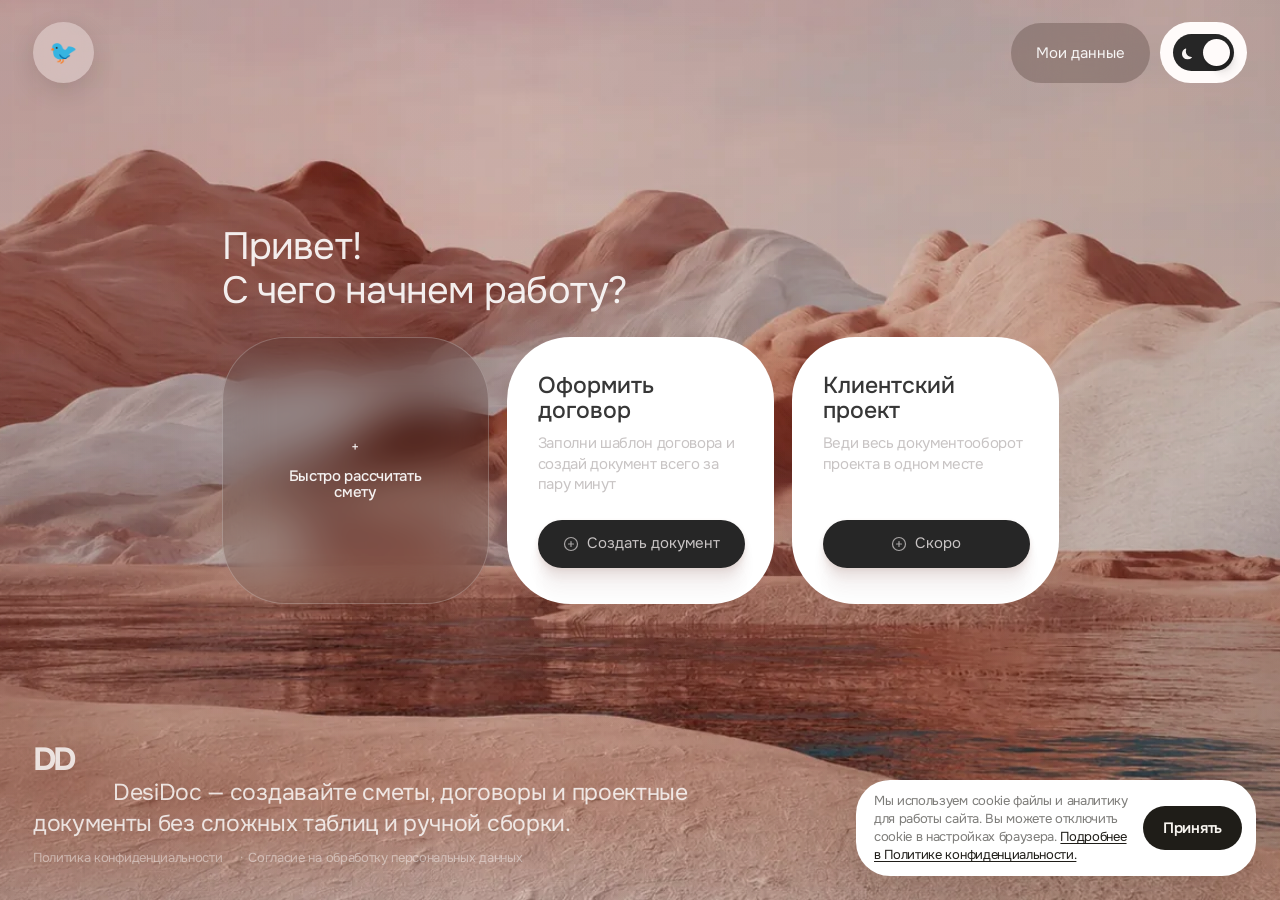
==== commit c099613d: "Apply type scale and align contract steps with estimate cards - Replace 221 hardcoded font-sizes wit" ====
--- a/experiments/design-refresh/index.html
+++ b/experiments/design-refresh/index.html
@@ -19,7 +19,7 @@
   <meta name="twitter:card" content="summary">
   <meta name="twitter:title" content="DesiDoc — сервис для подготовки проектных документов">
   <meta name="twitter:description" content="Создавайте сметы, договоры и проектные документы без лишней рутины.">
-  <link rel="stylesheet" href="css/designkit.css?v=design-1">
+  <link rel="stylesheet" href="css/designkit.css?v=design-3">
 </head>
 <body data-view="home">
   <div class="app" data-view="home">
--- a/experiments/design-refresh/css/designkit.css
+++ b/experiments/design-refresh/css/designkit.css
@@ -179,7 +179,8 @@
   --type-h1:      clamp(28px, 3.2vw, 40px);
   --type-h2:      clamp(20px, 1.8vw, 26px);
   --type-body:    15px;
-  --type-small:   12px;
+  --type-h3:      18px;
+  --type-small:   13px;
   --type-caption: 11px;
 
   /* ── Button heights ────────────────────────────────────────
@@ -383,7 +384,7 @@
   border-radius: 50%;
   background: var(--text);
   color: var(--bg);
-  font-size: 14px;
+  font-size: var(--type-body);
   letter-spacing: -0.05em;
 }
 
@@ -695,7 +696,7 @@
   box-shadow: 0 8px 24px rgba(32, 20, 16, 0.14);
   display: grid;
   place-items: center;
-  font-size: 26px;
+  font-size: var(--type-h2);
   line-height: 1;
   text-align: center;
   user-select: none;
@@ -742,7 +743,7 @@
   background: transparent;
   color: rgba(255,255,255,0.65);
   font: inherit;
-  font-size: 13px;
+  font-size: var(--type-small);
   font-weight: 400;
   cursor: pointer;
   transition: background 0.2s, color 0.2s;
@@ -843,7 +844,7 @@
   background: var(--ddoc-color-glass-pill);
   color: var(--ddoc-color-text-on-glass);
   padding: 23px 25px 22px;
-  font-size: 14px;
+  font-size: var(--type-body);
   font-weight: 400;
   line-height: 1;
   backdrop-filter: blur(var(--ddoc-blur-glass));
@@ -994,7 +995,7 @@
   max-width: 560px;
   margin: -6px 0 0;
   color: rgba(255, 255, 255, 0.76);
-  font-size: 15px;
+  font-size: var(--type-body);
   line-height: 1.45;
 }
 
@@ -1058,7 +1059,7 @@
 .deedoc-card__plus {
   width: 16px;
   height: 16px;
-  font-size: 16px;
+  font-size: var(--type-body);
   font-weight: 400;
   line-height: 1;
   color: var(--ddoc-color-text-on-glass);
@@ -1067,7 +1068,7 @@
 .deedoc-card.deedoc-card--quick p {
   margin: 0;
   color: var(--ddoc-color-text-on-glass);
-  font-size: 14px;
+  font-size: var(--type-body);
   font-weight: 500;
   line-height: 1.1;
 }
@@ -1085,7 +1086,7 @@
 
 .deedoc-card h2 {
   margin: 0 0 10px;
-  font-size: 22px;
+  font-size: var(--type-h2);
   line-height: 1.1;
   letter-spacing: 0;
   font-weight: 500;
@@ -1096,7 +1097,7 @@
 .deedoc-card p {
   margin: 0;
   color: var(--ddoc-color-body-muted);
-  font-size: 14px;
+  font-size: var(--type-body);
   font-weight: 400;
   line-height: 1.35;
   transition: color 0.9s ease;
@@ -1111,7 +1112,7 @@
   border-radius: 999px;
   background: rgba(0, 0, 0, 0.08);
   color: rgba(0, 0, 0, 0.5);
-  font-size: 10px;
+  font-size: var(--type-caption);
   font-weight: 700;
   letter-spacing: 0.08em;
   text-transform: uppercase;
@@ -1128,7 +1129,7 @@
   border-radius: var(--ddoc-radius-button-desktop);
   background: var(--ddoc-color-button-bg);
   color: var(--ddoc-color-button-label);
-  font-size: 14px;
+  font-size: var(--type-body);
   font-weight: 400;
   line-height: 1;
   box-shadow: var(--ddoc-shadow-button);
@@ -1187,7 +1188,7 @@
   margin: 0;
   text-indent: 80px;
   color: var(--ddoc-color-brand-line);
-  font-size: 20px;
+  font-size: var(--type-h2);
   font-weight: 400;
   line-height: 1.35;
 }
@@ -1197,7 +1198,7 @@
   flex-wrap: wrap;
   gap: 6px;
   text-indent: 0 !important;
-  font-size: 13px !important;
+  font-size: var(--type-small) !important;
   opacity: 0.55;
   margin-top: 8px !important;
 }
@@ -1260,7 +1261,7 @@
 }
 
 .modal__privacy-note {
-  font-size: 12px;
+  font-size: var(--type-small);
   color: var(--muted);
   margin: 0;
   line-height: 1.5;
@@ -1276,7 +1277,7 @@
   display: flex;
   align-items: flex-start;
   gap: 10px;
-  font-size: 13px;
+  font-size: var(--type-small);
   color: var(--muted);
   cursor: pointer;
 }
@@ -1294,14 +1295,14 @@
 }
 
 .modal__privacy-body h3 {
-  font-size: 14px;
+  font-size: var(--type-body);
   font-weight: 600;
   letter-spacing: -0.02em;
   margin: 16px 0 4px;
 }
 
 .modal__privacy-body p {
-  font-size: 13px;
+  font-size: var(--type-small);
   color: var(--muted);
   line-height: 1.6;
   margin: 0 0 8px;
@@ -1315,7 +1316,7 @@
   position: fixed;
   right: 24px;
   bottom: 24px;
-  z-index: 3000;
+  z-index: 9000;
   display: flex;
   align-items: center;
   gap: 12px;
@@ -1343,7 +1344,7 @@
 .cookie-banner p {
   margin: 0;
   color: var(--muted);
-  font-size: 12px;
+  font-size: var(--type-small);
   line-height: 1.38;
 }
 
@@ -1369,7 +1370,7 @@
   margin: 0 0 16px;
   color: var(--accent);
   font-family: var(--mono);
-  font-size: 11px;
+  font-size: var(--type-caption);
   font-weight: 700;
   letter-spacing: 0.11em;
   text-transform: uppercase;
@@ -1426,7 +1427,7 @@
   gap: 10px;
   padding: 0 20px;
   border-radius: var(--btn-radius);
-  font-size: 14px;
+  font-size: var(--type-body);
   font-weight: 600;
   letter-spacing: -0.02em;
   text-decoration: none;
@@ -1474,7 +1475,7 @@
 .button--sm {
   min-height: var(--btn-height-sm);
   padding: 0 14px;
-  font-size: 12px;
+  font-size: var(--type-small);
 }
 
 .calculator-shell {
@@ -1572,7 +1573,7 @@
 }
 
 .project-option strong {
-  font-size: 14px;
+  font-size: var(--type-body);
   line-height: 1.15;
 }
 
@@ -1593,7 +1594,7 @@
   background: transparent;
   color: var(--muted);
   cursor: pointer;
-  font-size: 14px;
+  font-size: var(--type-body);
   font-weight: 600;
 }
 
@@ -1624,11 +1625,11 @@
 
 .market-grade span {
   color: var(--muted);
-  font-size: 12px;
+  font-size: var(--type-small);
 }
 
 .market-grade strong {
-  font-size: 15px;
+  font-size: var(--type-body);
   letter-spacing: -0.04em;
 }
 
@@ -1660,7 +1661,7 @@
   border-radius: 16px;
   background: var(--surface-muted);
   color: var(--muted);
-  font-size: 13px;
+  font-size: var(--type-small);
 }
 
 .tax-rate-line strong {
@@ -1675,7 +1676,7 @@
 .rate-panel p {
   margin-bottom: 0;
   color: var(--muted);
-  font-size: 14px;
+  font-size: var(--type-body);
   line-height: 1.5;
 }
 
@@ -1690,17 +1691,17 @@
 
 .sticky-summary span {
   color: var(--muted);
-  font-size: 12px;
+  font-size: var(--type-small);
 }
 
 .rate-summary span {
   color: var(--muted);
-  font-size: 14px;
+  font-size: var(--type-body);
   white-space: nowrap;
 }
 
 .rate-summary strong {
-  font-size: 18px;
+  font-size: var(--type-h3);
   letter-spacing: -0.05em;
   white-space: nowrap;
 }
@@ -1711,7 +1712,7 @@
   border: 0;
   background: transparent;
   color: var(--text);
-  font-size: 24px;
+  font-size: var(--type-h2);
   font-weight: 700;
   letter-spacing: -0.055em;
 }
@@ -1831,7 +1832,7 @@
 .stage-order > span {
   color: var(--muted);
   font-family: var(--mono);
-  font-size: 11px;
+  font-size: var(--type-caption);
   letter-spacing: 0.08em;
 }
 
@@ -1874,11 +1875,11 @@
 
 .stage-stat span {
   color: var(--muted);
-  font-size: 12px;
+  font-size: var(--type-small);
 }
 
 .stage-stat strong {
-  font-size: 15px;
+  font-size: var(--type-body);
 }
 
 .stage-tools {
@@ -1907,7 +1908,7 @@
 }
 
 .icon-button--move {
-  font-size: 11px;
+  font-size: var(--type-caption);
   opacity: 0.45;
   transition: opacity 0.15s;
 }
@@ -1925,19 +1926,19 @@
 }
 
 .stage-title-input {
-  font-size: 15px;
+  font-size: var(--type-body);
   font-weight: 700;
   letter-spacing: -0.045em;
 }
 
 .stage-note {
   margin: 4px 0 0;
-  font-size: 12px;
+  font-size: var(--type-small);
   color: var(--accent);
 }
 
 .field-optional {
-  font-size: 11px;
+  font-size: var(--type-caption);
   font-weight: 400;
   color: var(--muted);
   opacity: 0.7;
@@ -1949,7 +1950,7 @@
   resize: none;
   field-sizing: content;
   color: var(--muted);
-  font-size: 13px;
+  font-size: var(--type-small);
   line-height: 1.4;
 }
 
@@ -1984,7 +1985,7 @@
   color: var(--text);
   cursor: pointer;
   font: inherit;
-  font-size: 17px;
+  font-size: var(--type-h3);
   font-weight: 650;
   line-height: 1;
 }
@@ -2000,7 +2001,7 @@
 
 .hours-field span {
   color: var(--muted);
-  font-size: 12px;
+  font-size: var(--type-small);
 }
 
 .view--calculator .stage-card .hours-field--quantity {
@@ -2019,7 +2020,7 @@
 .view--calculator .stage-card .hours-field--quantity input {
   width: 24px;
   font-family: var(--font);
-  font-size: 13px;
+  font-size: var(--type-small);
   font-weight: 600;
 }
 
@@ -2045,7 +2046,7 @@
 
 .unit-picker__label {
   font-family: var(--font);
-  font-size: 12px;
+  font-size: var(--type-small);
   font-weight: 600;
   letter-spacing: -0.01em;
   white-space: nowrap;
@@ -2072,13 +2073,13 @@
   -webkit-appearance: none;
   background: transparent;
   font-family: var(--font);
-  font-size: 13px;
+  font-size: var(--type-small);
   cursor: pointer;
 }
 
 .stage-unit-select option {
   font-family: var(--font);
-  font-size: 13px;
+  font-size: var(--type-small);
   color: #1a1a1a;
   background: #ffffff;
 }
@@ -2140,7 +2141,7 @@
   padding: 9px 12px;
   border-radius: 999px;
   color: var(--muted);
-  font-size: 13px;
+  font-size: var(--type-small);
 }
 
 .expense-chip button {
@@ -2208,7 +2209,7 @@
 .outline-title {
   margin: 0;
   color: var(--muted);
-  font-size: 11px;
+  font-size: var(--type-caption);
   font-weight: 700;
   letter-spacing: 0.02em;
   text-transform: uppercase;
@@ -2222,7 +2223,7 @@
 .contract-data-hint {
   margin: -2px 0 0;
   color: var(--muted);
-  font-size: 11px;
+  font-size: var(--type-caption);
   line-height: 1.42;
 }
 
@@ -2236,7 +2237,7 @@
   background: var(--surface-strong);
   color: var(--muted);
   padding: 0 9px;
-  font-size: 11px;
+  font-size: var(--type-caption);
 }
 
 .contract-progress.is-complete {
@@ -2263,7 +2264,7 @@
   list-style: none;
   color: var(--text);
   cursor: pointer;
-  font-size: 12px;
+  font-size: var(--type-small);
   font-weight: 700;
 }
 
@@ -2290,7 +2291,7 @@
   padding: 0;
 }
 .contract-control--checkbox span {
-  font-size: 13px;
+  font-size: var(--type-small);
   color: var(--text);
   font-weight: 500;
 }
@@ -2330,7 +2331,7 @@
   background: var(--surface-strong);
   color: var(--muted);
   padding: 8px;
-  font-size: 11px;
+  font-size: var(--type-caption);
 }
 
 .signature-preview img {
@@ -2353,7 +2354,7 @@
 .signature-actions .button {
   min-height: var(--btn-height-sm);
   border-radius: 999px;
-  font-size: 11px;
+  font-size: var(--type-caption);
 }
 
 .signature-legal-note {
@@ -2363,7 +2364,7 @@
   border-radius: 16px;
   background: color-mix(in srgb, var(--surface-strong) 88%, var(--accent) 12%);
   color: var(--muted);
-  font-size: 11px;
+  font-size: var(--type-caption);
   line-height: 1.42;
 }
 
@@ -2387,7 +2388,7 @@
   cursor: pointer;
   text-align: left;
   padding: 0 10px;
-  font-size: 12px;
+  font-size: var(--type-small);
 }
 
 .outline-link {
@@ -2402,13 +2403,13 @@
 
 .optional-toggle span {
   color: inherit;
-  font-size: 12px;
+  font-size: var(--type-small);
   line-height: 1.24;
 }
 
 .optional-toggle small {
   color: var(--muted);
-  font-size: 11px;
+  font-size: var(--type-caption);
   line-height: 1.32;
 }
 
@@ -2448,7 +2449,7 @@
 }
 
 .vacation-date-field span {
-  font-size: 10px;
+  font-size: var(--type-caption);
   font-weight: 600;
   text-transform: uppercase;
   letter-spacing: 0.06em;
@@ -2460,7 +2461,7 @@
   border: 1px solid var(--cv-line, var(--line));
   background: var(--cv-surface, var(--surface));
   border-radius: 8px;
-  font-size: 13px;
+  font-size: var(--type-small);
   font-weight: 500;
   font-family: inherit;
   color: var(--cv-text, var(--text));
@@ -2493,7 +2494,7 @@
   gap: 8px;
   padding: 6px 2px;
   cursor: pointer;
-  font-size: 13px;
+  font-size: var(--type-small);
   color: var(--text);
   user-select: none;
 }
@@ -2523,7 +2524,7 @@
   gap: 18px;
   margin-bottom: 18px;
   color: var(--muted);
-  font-size: 11px;
+  font-size: var(--type-caption);
   text-transform: uppercase;
   letter-spacing: 0.04em;
 }
@@ -2554,7 +2555,7 @@
   gap: 20px;
   margin-bottom: 30px;
   color: var(--muted);
-  font-size: 13px;
+  font-size: var(--type-small);
 }
 
 .document-meta__city {
@@ -2575,13 +2576,13 @@
   border-radius: 16px;
   background: color-mix(in srgb, var(--accent-soft) 64%, var(--surface-strong));
   color: var(--muted);
-  font-size: 12px;
+  font-size: var(--type-small);
   line-height: 1.48;
 }
 
 .document-note strong {
   color: var(--accent);
-  font-size: 11px;
+  font-size: var(--type-caption);
   text-transform: uppercase;
   letter-spacing: 0.04em;
 }
@@ -2601,14 +2602,14 @@
   gap: 12px;
   align-items: baseline;
   margin: 0 0 18px;
-  font-size: 22px;
+  font-size: var(--type-h2);
   line-height: 1.1;
   letter-spacing: -0.04em;
 }
 
 .section-num {
   color: var(--accent);
-  font-size: 12px;
+  font-size: var(--type-small);
   letter-spacing: 0;
 }
 
@@ -2690,7 +2691,7 @@
   align-items: baseline;
   margin: 0 0 10px;
   color: var(--text);
-  font-size: 14px;
+  font-size: var(--type-body);
   font-weight: 700;
   line-height: 1.35;
 }
@@ -2698,14 +2699,14 @@
 .clause-title span {
   min-width: 28px;
   color: var(--muted);
-  font-size: 12px;
+  font-size: var(--type-small);
   font-weight: 600;
 }
 
 .document-section p,
 .document-section li {
   color: var(--text);
-  font-size: 15px;
+  font-size: var(--type-body);
   line-height: 1.72;
 }
 
@@ -2774,7 +2775,7 @@
   color: var(--muted);
   cursor: pointer;
   padding: 0 9px;
-  font-size: 11px;
+  font-size: var(--type-caption);
 }
 
 .requisites-grid {
@@ -2800,7 +2801,7 @@
   padding-top: 12px;
   border-top: 1px solid var(--line-strong);
   color: var(--muted);
-  font-size: 12px;
+  font-size: var(--type-small);
 }
 
 .signature-slot {
@@ -2862,7 +2863,7 @@
 
 .document-toolbar > span {
   color: var(--muted);
-  font-size: 12px;
+  font-size: var(--type-small);
 }
 
 .autosave-status {
@@ -2874,7 +2875,7 @@
   background: var(--surface);
   color: var(--muted);
   padding: 0 12px;
-  font-size: 12px;
+  font-size: var(--type-small);
 }
 
 .document-toolbar__actions {
@@ -2887,14 +2888,14 @@
   margin: 0;
   flex: 1 1 240px;
   color: var(--muted);
-  font-size: 12px;
+  font-size: var(--type-small);
   line-height: 1.4;
 }
 
 .modal__hint {
   margin: -6px 0 4px;
   color: var(--muted);
-  font-size: 13px;
+  font-size: var(--type-small);
   line-height: 1.45;
 }
 
@@ -2922,7 +2923,7 @@
   cursor: pointer;
   padding: 0 10px;
   font: inherit;
-  font-size: 11px;
+  font-size: var(--type-caption);
   font-weight: 650;
 }
 
@@ -2947,7 +2948,7 @@
   justify-content: space-between;
   gap: 16px;
   color: var(--muted);
-  font-size: 14px;
+  font-size: var(--type-body);
 }
 
 .breakdown-row strong {
@@ -2986,7 +2987,7 @@
 
 .sticky-summary strong {
   display: block;
-  font-size: 24px;
+  font-size: var(--type-h2);
   letter-spacing: -0.055em;
 }
 
@@ -3111,7 +3112,7 @@
   background: var(--soft);
   color: var(--muted);
   cursor: pointer;
-  font-size: 18px;
+  font-size: var(--type-h3);
   font-family: inherit;
   line-height: 1;
   transition: background 160ms ease, color 160ms ease;
@@ -3125,13 +3126,13 @@
 .modal__lead {
   margin-bottom: 4px;
   color: var(--muted);
-  font-size: 14px;
+  font-size: var(--type-body);
   line-height: 1.5;
 }
 
 .modal__section-label {
   margin: 20px 0 4px;
-  font-size: 11px;
+  font-size: var(--type-caption);
   font-weight: 700;
   letter-spacing: 0.11em;
   text-transform: uppercase;
@@ -3233,7 +3234,7 @@
 }
 
 [data-brief-ai-modal] .field textarea {
-  font-size: 14px;
+  font-size: var(--type-body);
   line-height: 1.5;
   background: rgba(31, 29, 24, 0.05);
   border: 1px solid rgba(31, 29, 24, 0.14);
@@ -3252,7 +3253,7 @@
 
 [data-brief-ai-modal] .client-reply-status {
   color: var(--accent);
-  font-size: 12px;
+  font-size: var(--type-small);
   font-weight: 600;
 }
 
@@ -3267,7 +3268,7 @@
 
 .export-options__title {
   color: var(--muted);
-  font-size: 12px;
+  font-size: var(--type-small);
 }
 
 .export-toggle {
@@ -3287,7 +3288,7 @@
 
 .export-toggle strong {
   color: var(--accent);
-  font-size: 12px;
+  font-size: var(--type-small);
 }
 
 .export-toggle.is-active {
@@ -3301,7 +3302,7 @@
   border-radius: 16px;
   background: var(--accent-soft);
   color: var(--text);
-  font-size: 13px;
+  font-size: var(--type-small);
   line-height: 1.48;
 }
 
@@ -3926,7 +3927,7 @@
     border-radius: 999px;
     color: var(--muted);
     text-decoration: none;
-    font-size: 13px;
+    font-size: var(--type-small);
   }
 
   .topbar__link.is-active {
@@ -3997,7 +3998,7 @@
   .outline-link,
   .optional-toggle {
     min-height: 34px;
-    font-size: 12px;
+    font-size: var(--type-small);
   }
 
   .document-canvas {
@@ -4021,12 +4022,12 @@
   }
 
   .document-section h2 {
-    font-size: 20px;
+    font-size: var(--type-h2);
   }
 
   .document-section p,
   .document-section li {
-    font-size: 14px;
+    font-size: var(--type-body);
   }
 
   .document-toolbar {
@@ -4099,7 +4100,7 @@
   .deedoc-pill {
     height: 44px;
     padding: 0 14px;
-    font-size: 12px;
+    font-size: var(--type-small);
     display: inline-flex;
     align-items: center;
   }
@@ -4107,7 +4108,7 @@
   .deedoc-user__avatar {
     width: 44px;
     height: 44px;
-    font-size: 20px;
+    font-size: var(--type-h2);
   }
 
   .deedoc-section-nav {
@@ -4208,14 +4209,14 @@
     display: block;
     width: auto;
     height: auto;
-    font-size: 26px;
+    font-size: var(--type-h2);
     font-weight: 300;
     line-height: 1;
   }
 
   /* Текст карточки смет */
   .deedoc-card.deedoc-card--quick p {
-    font-size: 13px;
+    font-size: var(--type-small);
     font-weight: 500;
     line-height: 1.25;
   }
@@ -4233,7 +4234,7 @@
     height: 40px;
     gap: 6px;
     border-radius: 999px;
-    font-size: 11px;
+    font-size: var(--type-caption);
     font-weight: 500;
     letter-spacing: -0.01em;
   }
@@ -4245,7 +4246,7 @@
   }
 
   .deedoc-card h2 {
-    font-size: 16px;
+    font-size: var(--type-body);
     margin-bottom: 6px;
     line-height: 1.1;
   }
@@ -4262,13 +4263,13 @@
   }
 
   .deedoc-home__footer strong {
-    font-size: 26px;
+    font-size: var(--type-h2);
     height: 34px;
     line-height: 34px;
   }
 
   .deedoc-home__footer > p:not(.deedoc-home__footer-legal) {
-    font-size: 16px;
+    font-size: var(--type-body);
     padding-left: 60px;
     white-space: normal;
     max-width: calc(100vw - 42px);
@@ -4286,7 +4287,7 @@
   .stage-title-input,
   .stage-description-input,
   .client-reply-textarea {
-    font-size: 16px;
+    font-size: var(--type-body);
   }
 
   /* ── Touch targets: минимум 44px (Apple HIG) ────────────────── */
@@ -4329,7 +4330,7 @@
     min-height: 50px;
     border-radius: 999px;
     justify-content: center;
-    font-size: 15px;
+    font-size: var(--type-body);
   }
 
   /* ── sticky-summary: отступ для home indicator iPhone X+ ────── */
@@ -4893,7 +4894,7 @@
   background: var(--accent);
   color: #fff;
   font-family: inherit;
-  font-size: 10px;
+  font-size: var(--type-caption);
   font-weight: 700;
   letter-spacing: 0;
   text-transform: none;
@@ -4901,7 +4902,7 @@
 }
 
 .cv-step-title {
-  font-size: 15px;
+  font-size: var(--type-body);
   font-weight: 600;
   letter-spacing: -0.03em;
   color: var(--cv-text);
@@ -4938,7 +4939,7 @@
 
 .view--calculator .project-option strong {
   color: var(--cv-text);
-  font-size: 13px;
+  font-size: var(--type-small);
 }
 
 .view--calculator .project-option:hover {
@@ -4962,7 +4963,7 @@
 
 .view--calculator .segmented__item {
   color: var(--cv-muted);
-  font-size: 13px;
+  font-size: var(--type-small);
   font-weight: 500;
 }
 
@@ -4985,12 +4986,12 @@
 
 .view--calculator .market-grade span {
   color: var(--cv-text);
-  font-size: 11px;
+  font-size: var(--type-caption);
 }
 
 .view--calculator .market-grade strong {
   color: var(--cv-text);
-  font-size: 13px;
+  font-size: var(--type-small);
 }
 
 .view--calculator .market-grade:hover {
@@ -5007,7 +5008,7 @@
 .view--calculator .market-rate-note {
   margin-top: 4px;
   color: var(--cv-muted);
-  font-size: 11px;
+  font-size: var(--type-caption);
   line-height: 1.45;
 }
 
@@ -5061,7 +5062,7 @@
   color: var(--cv-muted);
   cursor: pointer;
   font-family: inherit;
-  font-size: 14px;
+  font-size: var(--type-body);
   font-weight: 600;
   transition: background 160ms ease, border-color 160ms ease, color 160ms ease;
 }
@@ -5086,7 +5087,7 @@
 
 .view--calculator .rate-summary span {
   color: var(--cv-muted);
-  font-size: 12px;
+  font-size: var(--type-small);
 }
 
 .view--calculator .rate-summary strong {
@@ -5154,7 +5155,7 @@
   background: var(--ddoc-color-button-bg);
   color: var(--ddoc-color-button-label);
   font: inherit;
-  font-size: 15px;
+  font-size: var(--type-body);
   font-weight: 600;
   letter-spacing: -0.02em;
   cursor: pointer;
@@ -5192,7 +5193,7 @@
   border-style: dashed;
   border-color: var(--cv-line);
   color: var(--cv-muted);
-  font-size: 13px;
+  font-size: var(--type-small);
   transition: color 180ms ease, border-color 180ms ease, background 180ms ease;
 }
 
@@ -5262,7 +5263,7 @@
 
 .cv-empty-text p {
   color: var(--cv-muted);
-  font-size: 14px;
+  font-size: var(--type-body);
   line-height: 1.5;
   margin: 0;
   transition: opacity 0.3s;
@@ -5298,7 +5299,7 @@
 
 .estimate-inline-caption {
   color: #c8c4c4;
-  font-size: 12px;
+  font-size: var(--type-small);
   line-height: 1.35;
 }
 
@@ -5351,7 +5352,7 @@
 
 .cv-total-label {
   color: var(--cv-muted);
-  font-size: 11px;
+  font-size: var(--type-caption);
   letter-spacing: 0.08em;
   text-transform: uppercase;
   margin-bottom: 4px;
@@ -5504,7 +5505,7 @@
 }
 
 .view--calculator .cv-step-title {
-  font-size: 16px;
+  font-size: var(--type-body);
   font-weight: 400;
   letter-spacing: -0.01em;
   color: #c8c4c4;
@@ -5532,7 +5533,7 @@
 }
 
 .view--calculator .project-option strong {
-  font-size: 12px;
+  font-size: var(--type-small);
   font-weight: 500;
   line-height: 1;
   white-space: nowrap;
@@ -5546,7 +5547,7 @@
 
 .view--calculator .segmented__item {
   min-height: 43px;
-  font-size: 12px;
+  font-size: var(--type-small);
 }
 
 .view--calculator .rate-panel {
@@ -5563,11 +5564,11 @@
 }
 
 .view--calculator .market-grade span {
-  font-size: 11px;
+  font-size: var(--type-caption);
 }
 
 .view--calculator .market-grade strong {
-  font-size: 13px;
+  font-size: var(--type-small);
 }
 
 .view--calculator .rate-summary {
@@ -5578,7 +5579,7 @@
 }
 
 .view--calculator .rate-input {
-  font-size: 17px;
+  font-size: var(--type-h3);
 }
 
 .view--calculator .rate-input[data-input="designerRate"] {
@@ -5626,21 +5627,21 @@
   min-height: 20px;
   padding: 0;
   flex: 0 0 auto;
-  font-size: 14px;
+  font-size: var(--type-body);
   font-weight: 600;
   line-height: 1;
 }
 
 .view--calculator .tax-custom span {
   color: var(--cv-muted);
-  font-size: 13px;
+  font-size: var(--type-small);
 }
 
 .view--calculator .tax-rate-line {
   min-height: var(--cv-field-h);
   padding: 0 20px;
   border-radius: 999px;
-  font-size: 12px;
+  font-size: var(--type-small);
 }
 
 .view--calculator .builder-col {
@@ -5659,7 +5660,7 @@
   height: var(--cv-field-h);
   flex-shrink: 0;
   margin-top: auto;
-  font-size: 15px;
+  font-size: var(--type-body);
   box-shadow: var(--ddoc-shadow-button);
 }
 
@@ -5680,7 +5681,7 @@
 
 .view--calculator .cv-empty-text p:not(.eyebrow) {
   max-width: 260px;
-  font-size: 13px;
+  font-size: var(--type-small);
   line-height: 1.4;
 }
 
@@ -5710,7 +5711,7 @@
 .view--calculator .cv-result-actions .button {
   min-height: var(--btn-height-md);
   padding: 0 14px;
-  font-size: 14px;
+  font-size: var(--type-body);
 }
 
 .view--calculator .stage-list {
@@ -5728,7 +5729,7 @@
 }
 
 .view--calculator .stage-list-empty strong {
-  font-size: 15px;
+  font-size: var(--type-body);
   font-weight: 500;
 }
 
@@ -5736,7 +5737,7 @@
   margin: 0;
   max-width: 620px;
   color: var(--cv-muted);
-  font-size: 13px;
+  font-size: var(--type-small);
   line-height: 1.45;
 }
 
@@ -5771,7 +5772,7 @@
 
 .view--calculator .stage-order > span {
   min-width: 28px;
-  font-size: 10px;
+  font-size: var(--type-caption);
   letter-spacing: 0.06em;
   font-variant-numeric: tabular-nums;
   white-space: nowrap;
@@ -5783,7 +5784,7 @@
   height: 24px;
   border: 0;
   background: transparent;
-  font-size: 13px;
+  font-size: var(--type-small);
 }
 
 .view--calculator .stage-card__body {
@@ -5796,7 +5797,7 @@
 }
 
 .view--calculator .stage-title-input {
-  font-size: 13px;
+  font-size: var(--type-small);
   font-weight: 600;
   letter-spacing: -0.025em;
 }
@@ -5805,7 +5806,7 @@
   min-height: 17px;
   max-height: 48px;
   overflow: hidden;
-  font-size: 11px;
+  font-size: var(--type-caption);
   line-height: 1.28;
 }
 
@@ -5834,12 +5835,12 @@
 
 .view--calculator .hours-field input {
   text-align: center;
-  font-size: 12px;
+  font-size: var(--type-small);
   font-weight: 600;
 }
 
 .view--calculator .hours-field span {
-  font-size: 11px;
+  font-size: var(--type-caption);
 }
 
 .view--calculator .stage-tools {
@@ -5871,7 +5872,7 @@
   flex: 1 1 auto;
   min-width: 0;
   text-align: left;
-  font-size: 13px;
+  font-size: var(--type-small);
 }
 
 .view--calculator .hours-field--price input[type="number"] {
@@ -5887,7 +5888,7 @@
 }
 
 .view--calculator .hours-field--price .hours-field__unit {
-  font-size: 11px;
+  font-size: var(--type-caption);
   letter-spacing: -0.01em;
   color: var(--cv-muted);
   white-space: nowrap;
@@ -5902,7 +5903,7 @@
 }
 
 .view--calculator .stage-stat strong {
-  font-size: 12px;
+  font-size: var(--type-small);
   font-weight: 600;
   white-space: nowrap;
 }
@@ -5912,13 +5913,13 @@
   height: 22px;
   border: 0;
   background: transparent;
-  font-size: 14px;
+  font-size: var(--type-body);
 }
 
 .view--calculator .cv-add-stage-btn {
   min-height: var(--btn-height-sm);
   margin-top: 2px;
-  font-size: 12px;
+  font-size: var(--type-small);
 }
 
 /* ── Expense box ─────────────────────────────────────────── */
@@ -5985,7 +5986,7 @@
 .brief-ai-card p {
   margin: 0;
   color: var(--cv-muted, var(--muted));
-  font-size: 12px;
+  font-size: var(--type-small);
   line-height: 1.4;
 }
 
@@ -6000,7 +6001,7 @@
   border-radius: 999px;
   background: var(--accent);
   color: #fff;
-  font-size: 14px;
+  font-size: var(--type-body);
   font-weight: 600;
   font-family: inherit;
   letter-spacing: -0.01em;
@@ -6046,7 +6047,7 @@
 .ai-insight-card h3 {
   margin: 0;
   color: var(--cv-text, var(--text));
-  font-size: 14px;
+  font-size: var(--type-body);
   font-weight: 600;
   letter-spacing: -0.01em;
 }
@@ -6060,7 +6061,7 @@
 
 .ai-insight-card li {
   color: var(--cv-muted, var(--muted));
-  font-size: 13px;
+  font-size: var(--type-small);
   line-height: 1.4;
 }
 
@@ -6236,7 +6237,7 @@
 
   .view--calculator .cv-empty-text p:not(.eyebrow) {
     max-width: 300px;
-    font-size: 16px;
+    font-size: var(--type-body);
     line-height: 1.32;
   }
 
@@ -6294,7 +6295,7 @@
 
   .mobile-calc-chip span {
     color: var(--cv-muted);
-    font-size: 10px;
+    font-size: var(--type-caption);
     line-height: 1;
   }
 
@@ -6303,7 +6304,7 @@
     max-width: 100%;
     overflow: hidden;
     color: var(--cv-text);
-    font-size: 12px;
+    font-size: var(--type-small);
     font-weight: 600;
     line-height: 1.15;
     text-overflow: ellipsis;
@@ -6334,7 +6335,7 @@
     border-radius: 999px;
     background: var(--ddoc-color-button-bg);
     color: var(--ddoc-color-button-label);
-    font-size: 15px;
+    font-size: var(--type-body);
     font-weight: 600;
     letter-spacing: -0.02em;
     box-shadow: var(--ddoc-shadow-button);
@@ -6406,14 +6407,14 @@
   .mobile-calc-sheet__eyebrow {
     margin: 0 0 4px;
     color: var(--cv-muted);
-    font-size: 11px;
+    font-size: var(--type-caption);
     line-height: 1.1;
   }
 
   .mobile-calc-sheet__title {
     margin: 0;
     color: var(--cv-text);
-    font-size: 24px;
+    font-size: var(--type-h2);
     line-height: 1.02;
     letter-spacing: -0.04em;
   }
@@ -6426,7 +6427,7 @@
     border-radius: 50%;
     background: rgba(31, 29, 24, 0.06);
     color: var(--cv-text);
-    font-size: 22px;
+    font-size: var(--type-h2);
     line-height: 1;
   }
 
@@ -6456,7 +6457,7 @@
   }
 
   .mobile-calc-sheet__section .project-option strong {
-    font-size: 15px;
+    font-size: var(--type-body);
   }
 
   .mobile-calc-sheet__section .segmented {
@@ -6466,7 +6467,7 @@
 
   .mobile-calc-sheet__section .segmented__item {
     min-height: 38px;
-    font-size: 13px;
+    font-size: var(--type-small);
   }
 
   .mobile-calc-sheet__section .market-grade-grid {
@@ -6512,7 +6513,7 @@
     border-radius: 999px;
     background: var(--ddoc-color-button-bg);
     color: var(--ddoc-color-button-label);
-    font-size: 15px;
+    font-size: var(--type-body);
     font-weight: 600;
     letter-spacing: -0.02em;
     box-shadow: var(--ddoc-shadow-button);
@@ -6544,7 +6545,7 @@
   }
 
   .estimate-inline-input--title {
-    font-size: 18px;
+    font-size: var(--type-h3);
     letter-spacing: -0.03em;
   }
 
@@ -6558,7 +6559,7 @@
   }
 
   .cv-total-label {
-    font-size: 10px;
+    font-size: var(--type-caption);
   }
 
   /* ── Stage cards: text wraps, no overflow ── */
@@ -6569,13 +6570,13 @@
   }
 
   .stage-title-input {
-    font-size: 14px;
+    font-size: var(--type-body);
     white-space: normal;
     word-break: break-word;
   }
 
   .stage-description-input {
-    font-size: 12px;
+    font-size: var(--type-small);
   }
 
   /* Calculator stage cards: × наверху вровень с заголовком, side под телом */
@@ -6631,11 +6632,11 @@
   }
 
   .view--calculator .stage-card .hours-field--price input {
-    font-size: 14px;
+    font-size: var(--type-body);
   }
 
   .view--calculator .stage-card .hours-field--price .hours-field__unit {
-    font-size: 12px;
+    font-size: var(--type-small);
   }
 
   .view--calculator .stage-card .stage-stat {
@@ -6666,27 +6667,27 @@
     min-height: 50px;
     border-radius: 999px;
     justify-content: center;
-    font-size: 15px;
+    font-size: var(--type-body);
   }
 
   /* ── AI-бриф: кнопка во всю ширину, карточки чуть крупнее ── */
   .brief-ai-button {
     width: 100%;
     min-height: 51px;
-    font-size: 15px;
+    font-size: var(--type-body);
   }
 
   .brief-ai-card p {
-    font-size: 13px;
+    font-size: var(--type-small);
   }
 
   .ai-insight-card h3 {
-    font-size: 15px;
+    font-size: var(--type-body);
   }
 
   .ai-insight-card li,
   .ai-insight-card p {
-    font-size: 13px;
+    font-size: var(--type-small);
   }
 
   /* ── После расчёта убираем CTA из sticky — кнопка «Пересчитать» уже внизу сметы ── */
@@ -6943,7 +6944,7 @@
 /* Lighter weight for sidebar utility buttons */
 .view--contract .contract-outline .button {
   min-height: 38px;
-  font-size: 13px;
+  font-size: var(--type-small);
   font-weight: 500;
   letter-spacing: 0;
 }
@@ -7033,7 +7034,7 @@
   align-items: center;
   gap: 10px;
   color: var(--cv-text);
-  font-size: 15px;
+  font-size: var(--type-body);
   font-weight: 600;
   letter-spacing: -0.01em;
   text-transform: none;
@@ -7050,7 +7051,7 @@
   border-radius: 50%;
   background: var(--accent);
   color: #fff;
-  font-size: 11px;
+  font-size: var(--type-caption);
   font-weight: 700;
   letter-spacing: 0;
   line-height: 1;
@@ -7116,7 +7117,7 @@
   border-radius: 999px;
   background: var(--cv-surface);
   color: var(--cv-text);
-  font-size: 11px;
+  font-size: var(--type-caption);
   font-weight: 600;
   line-height: 1;
 }
@@ -7326,7 +7327,7 @@
   border: none;
   background: transparent;
   border-radius: 999px;
-  font-size: 13px;
+  font-size: var(--type-small);
   font-weight: 500;
   color: var(--muted);
   cursor: pointer;
@@ -7339,7 +7340,7 @@
   box-sizing: border-box;
 }
 .doc-type-toggle__step {
-  font-size: 10px;
+  font-size: var(--type-caption);
   font-weight: 700;
   opacity: 0.5;
   letter-spacing: 0.04em;
@@ -7369,7 +7370,7 @@
   gap: 5px;
   height: 51px;
   padding: 0 20px;
-  font-size: 13px;
+  font-size: var(--type-small);
   font-weight: 500;
   color: var(--cv-muted);
   background: rgba(0,0,0,0.07);
@@ -7428,7 +7429,7 @@
 .view--contract .outline-title--toggle::after {
   content: "›";
   margin-left: auto;
-  font-size: 16px;
+  font-size: var(--type-body);
   opacity: 0.4;
   transform: rotate(0deg);
   transition: transform 0.15s;
@@ -7446,7 +7447,7 @@
   background: transparent;
   padding: 0;
   color: var(--cv-muted);
-  font-size: 12px;
+  font-size: var(--type-small);
   white-space: pre-wrap;
   word-break: break-word;
   font-family: inherit;
@@ -7457,7 +7458,7 @@
 .view--contract .client-request-preview::before {
   content: "«";
   display: block;
-  font-size: 22px;
+  font-size: var(--type-h2);
   line-height: 1;
   color: var(--accent);
   margin-bottom: 4px;
@@ -7466,7 +7467,7 @@
 .view--contract .client-request-preview::after {
   content: "»";
   display: block;
-  font-size: 22px;
+  font-size: var(--type-h2);
   line-height: 1;
   color: var(--accent);
   margin-top: 4px;
@@ -7480,7 +7481,7 @@
   border: 1px solid var(--cv-line, var(--line));
   border-radius: 16px;
   padding: 10px 12px;
-  font-size: 12px;
+  font-size: var(--type-small);
   font-family: inherit;
   line-height: 1.6;
   resize: vertical;
@@ -7496,7 +7497,7 @@
 
 /* Section link numbering */
 .view--contract .outline-link__num {
-  font-size: 11px;
+  font-size: var(--type-caption);
   margin-right: 3px;
   font-variant-numeric: tabular-nums;
   color: inherit;
@@ -7510,7 +7511,7 @@
 }
 
 .view--contract .addendum-hint-text {
-  font-size: 12px;
+  font-size: var(--type-small);
   line-height: 1.5;
   color: var(--cv-muted, var(--text));
   margin-bottom: 8px;
@@ -7524,7 +7525,7 @@
 
 .view--contract .contract-data-hint {
   color: var(--cv-muted);
-  font-size: 12px;
+  font-size: var(--type-small);
   line-height: 1.45;
 }
 
@@ -7537,7 +7538,7 @@
 .view--contract .contract-required-summary__ok {
   margin: 0;
   color: var(--cv-muted);
-  font-size: 12px;
+  font-size: var(--type-small);
   line-height: 1.4;
 }
 
@@ -7559,7 +7560,7 @@
   background: var(--cv-surface);
   color: var(--cv-text);
   font: inherit;
-  font-size: 12px;
+  font-size: var(--type-small);
   cursor: pointer;
   transition: border-color 180ms ease, background 180ms ease;
 }
@@ -7573,7 +7574,7 @@
   margin: 0;
   padding: 0 0 0 16px;
   color: var(--cv-muted);
-  font-size: 11px;
+  font-size: var(--type-caption);
   line-height: 1.55;
   display: flex;
   flex-direction: column;
@@ -7600,7 +7601,7 @@
   display: grid;
   grid-template-columns: 22px 1fr;
   gap: 8px;
-  font-size: 13px;
+  font-size: var(--type-small);
   color: var(--muted);
   line-height: 1.4;
   counter-increment: step;
@@ -7616,7 +7617,7 @@
   border-radius: 50%;
   background: var(--soft-strong);
   color: var(--text);
-  font-size: 11px;
+  font-size: var(--type-caption);
   font-weight: 600;
   flex-shrink: 0;
 }
@@ -7624,7 +7625,7 @@
 .view--contract .client-reply-status {
   margin: 2px 0 8px;
   color: var(--cv-muted);
-  font-size: 11px;
+  font-size: var(--type-caption);
   line-height: 1.35;
 }
 
@@ -7653,7 +7654,7 @@
 
 .view--contract .contract-form__group summary {
   color: var(--cv-eyebrow);
-  font-size: 10px;
+  font-size: var(--type-caption);
   font-weight: 600;
   letter-spacing: 0.10em;
   text-transform: uppercase;
@@ -7703,7 +7704,7 @@
 .view--contract .outline-link {
   min-height: 30px;
   border-radius: 999px;
-  font-size: 11px;
+  font-size: var(--type-caption);
   padding: 0 10px;
   text-align: center;
   justify-content: center;
@@ -7760,7 +7761,7 @@
 
 .view--contract .optional-toggle span {
   color: var(--cv-text);
-  font-size: 12px;
+  font-size: var(--type-small);
 }
 
 .view--contract .document-canvas {
@@ -7804,7 +7805,7 @@
 
 .view--contract .document-section h2 {
   color: var(--cv-text);
-  font-size: 22px;
+  font-size: var(--type-h2);
   font-weight: 500;
 }
 
@@ -7896,7 +7897,7 @@
   transform: translateX(13px);
 }
 .expl-toggle__label {
-  font-size: 12px;
+  font-size: var(--type-small);
   font-weight: 500;
   color: var(--muted);
   white-space: nowrap;
@@ -8032,7 +8033,7 @@
 
   .mobile-contract-progressline__value {
     color: var(--cv-text);
-    font-size: 14px;
+    font-size: var(--type-body);
     font-weight: 600;
   }
 
@@ -8049,7 +8050,7 @@
     width: 100%;
     padding: 14px 16px;
     border: 1px solid var(--ddoc-mobile-border);
-    border-radius: var(--ddoc-mobile-inner-radius);
+    border-radius: 16px;
     background: var(--ddoc-mobile-chip);
     color: var(--cv-text);
     box-shadow: var(--ddoc-mobile-shadow);
@@ -8073,7 +8074,7 @@
     width: 26px;
     height: 26px;
     color: var(--accent);
-    font-size: 16px;
+    font-size: var(--type-body);
     font-weight: 700;
   }
 
@@ -8085,19 +8086,19 @@
 
   .mobile-contract-step__copy strong {
     color: var(--cv-text);
-    font-size: 15px;
+    font-size: var(--type-body);
     line-height: 1.2;
   }
 
   .mobile-contract-step__copy small {
     color: var(--cv-muted);
-    font-size: 13px;
+    font-size: var(--type-small);
     line-height: 1.2;
   }
 
   .mobile-contract-step__arrow {
     color: var(--cv-muted);
-    font-size: 22px;
+    font-size: var(--type-h2);
     line-height: 1;
   }
 
@@ -8111,7 +8112,7 @@
     border-radius: 999px;
     background: var(--ddoc-color-button-bg);
     color: var(--ddoc-color-button-label);
-    font-size: 16px;
+    font-size: var(--type-body);
     font-weight: 600;
     letter-spacing: 0;
     box-shadow: var(--ddoc-shadow-button);
@@ -8338,7 +8339,7 @@
     border: 0;
     background: transparent;
     color: var(--cv-text);
-    font-size: 15px;
+    font-size: var(--type-body);
     font-weight: 500;
   }
 
@@ -8392,7 +8393,7 @@
 
   .mobile-contract-actions .button--ghost {
     min-height: 46px;
-    font-size: 14px;
+    font-size: var(--type-body);
     font-weight: 500;
     border: 1px solid color-mix(in srgb, var(--cv-line) 65%, var(--cv-text));
     background: rgba(31, 29, 24, 0.06);
@@ -8515,7 +8516,7 @@
   border: 1px solid var(--cv-line, var(--line));
   border-radius: 8px;
   background: transparent;
-  font-size: 12px;
+  font-size: var(--type-small);
   font-family: inherit;
   color: var(--text);
   resize: vertical;
@@ -8542,24 +8543,24 @@
   line-height: inherit;
 }
 .addendum-doc .document-section h2 {
-  font-size: 22px;
+  font-size: var(--type-h2);
   letter-spacing: -0.04em;
   margin-bottom: 18px;
   font-weight: 700;
 }
 .addendum-doc .contract-section-title {
-  font-size: 14px !important;
+  font-size: var(--type-body) !important;
   font-weight: 700;
   margin: 0 0 10px;
 }
 .addendum-doc .contract-meta {
-  font-size: 13px;
+  font-size: var(--type-small);
   text-align: left;
   margin-bottom: 12px;
 }
 .addendum-doc .contract-parties {
   margin: 16px 0 8px;
-  font-size: 14px;
+  font-size: var(--type-body);
 }
 .addendum-doc .contract-party {
   margin: 4px 0;
@@ -8572,11 +8573,11 @@
 .addendum-doc .contract-preamble {
   margin: 8px 0 0;
   font-style: italic;
-  font-size: 13px;
+  font-size: var(--type-small);
   color: var(--cv-muted);
 }
 .addendum-doc .contract-subtitle {
-  font-size: 13px;
+  font-size: var(--type-small);
   color: var(--cv-muted);
   margin: 2px 0;
   text-align: center;
@@ -8585,7 +8586,7 @@
   margin-top: 6px;
 }
 .addendum-section-note {
-  font-size: 12px;
+  font-size: var(--type-small);
   color: var(--cv-muted);
   line-height: 1.5;
   margin: 6px 0 0;
@@ -8600,7 +8601,7 @@
 .addendum-party-row {
   display: flex;
   gap: 8px;
-  font-size: 13px;
+  font-size: var(--type-small);
   align-items: baseline;
 }
 .addendum-party-label {
@@ -8612,7 +8613,7 @@
   font-weight: 500;
 }
 .addendum-preamble {
-  font-size: 13px;
+  font-size: var(--type-small);
   margin: 12px 0 0;
   font-style: italic;
   color: var(--cv-text);
@@ -8623,7 +8624,7 @@
   padding: 6px 8px;
   border: 1px dashed var(--cv-line, var(--line));
   border-radius: 6px;
-  font-size: 14px;
+  font-size: var(--type-body);
   line-height: 1.6;
   white-space: pre-wrap;
 }
@@ -8669,7 +8670,7 @@
   max-width: 620px;
   margin: -8px 0 24px;
   color: rgba(255, 255, 255, 0.78);
-  font-size: 15px;
+  font-size: var(--type-body);
   line-height: 1.5;
 }
 
@@ -8713,7 +8714,7 @@
   padding: 3px 10px;
   background: var(--accent);
   color: #fff;
-  font-size: 10px;
+  font-size: var(--type-caption);
   font-weight: 600;
   letter-spacing: 0.07em;
   text-transform: uppercase;
@@ -8731,14 +8732,14 @@
 }
 
 .chooser-card__title {
-  font-size: 18px;
+  font-size: var(--type-h3);
   font-weight: 600;
   color: var(--text);
   line-height: 1.2;
 }
 
 .chooser-card__desc {
-  font-size: 13px;
+  font-size: var(--type-small);
   color: var(--muted);
   line-height: 1.5;
   flex: 1;
@@ -8752,7 +8753,7 @@
   display: flex;
   align-items: center;
   justify-content: center;
-  font-size: 12px;
+  font-size: var(--type-small);
   color: #fff;
   transition: all 0.15s;
   margin-top: 4px;
@@ -8771,7 +8772,7 @@
   border: none;
   border-radius: var(--btn-radius);
   font: inherit;
-  font-size: 15px;
+  font-size: var(--type-body);
   font-weight: 600;
   cursor: pointer;
   transition: opacity 0.15s, transform 0.1s;
@@ -8995,7 +8996,7 @@
   .deedoc-pill {
     height: 48px;
     padding: 0 18px;
-    font-size: 13px;
+    font-size: var(--type-small);
   }
 
   .deedoc-user__avatar {
@@ -9073,7 +9074,7 @@
   .deedoc-card__button {
     min-height: 44px;
     height: 44px;
-    font-size: 12px;
+    font-size: var(--type-small);
   }
 
   .deedoc-home__footer {
@@ -9098,7 +9099,7 @@
     max-width: none;
     padding: 0;
     text-indent: 0;
-    font-size: 17px;
+    font-size: var(--type-h3);
     line-height: 1.38;
     text-align: center;
   }
@@ -9221,7 +9222,7 @@
     min-height: 72px;
     max-height: none;
     overflow: visible;
-    font-size: 13px;
+    font-size: var(--type-small);
     line-height: 1.42;
   }
 
@@ -9256,7 +9257,7 @@
   }
 
   .app[data-view="calculator"] .sticky-summary strong {
-    font-size: 19px;
+    font-size: var(--type-h3);
   }
 
   .app[data-view="calculator"] .sticky-summary__actions {
@@ -9271,7 +9272,7 @@
 
   .app[data-view="calculator"] .sticky-summary__actions .button {
     min-height: 48px;
-    font-size: 14px;
+    font-size: var(--type-body);
   }
 
   .contract-workspace[data-mode="fill"][data-mobile-doc="doc"] .contract-canvas-area {
